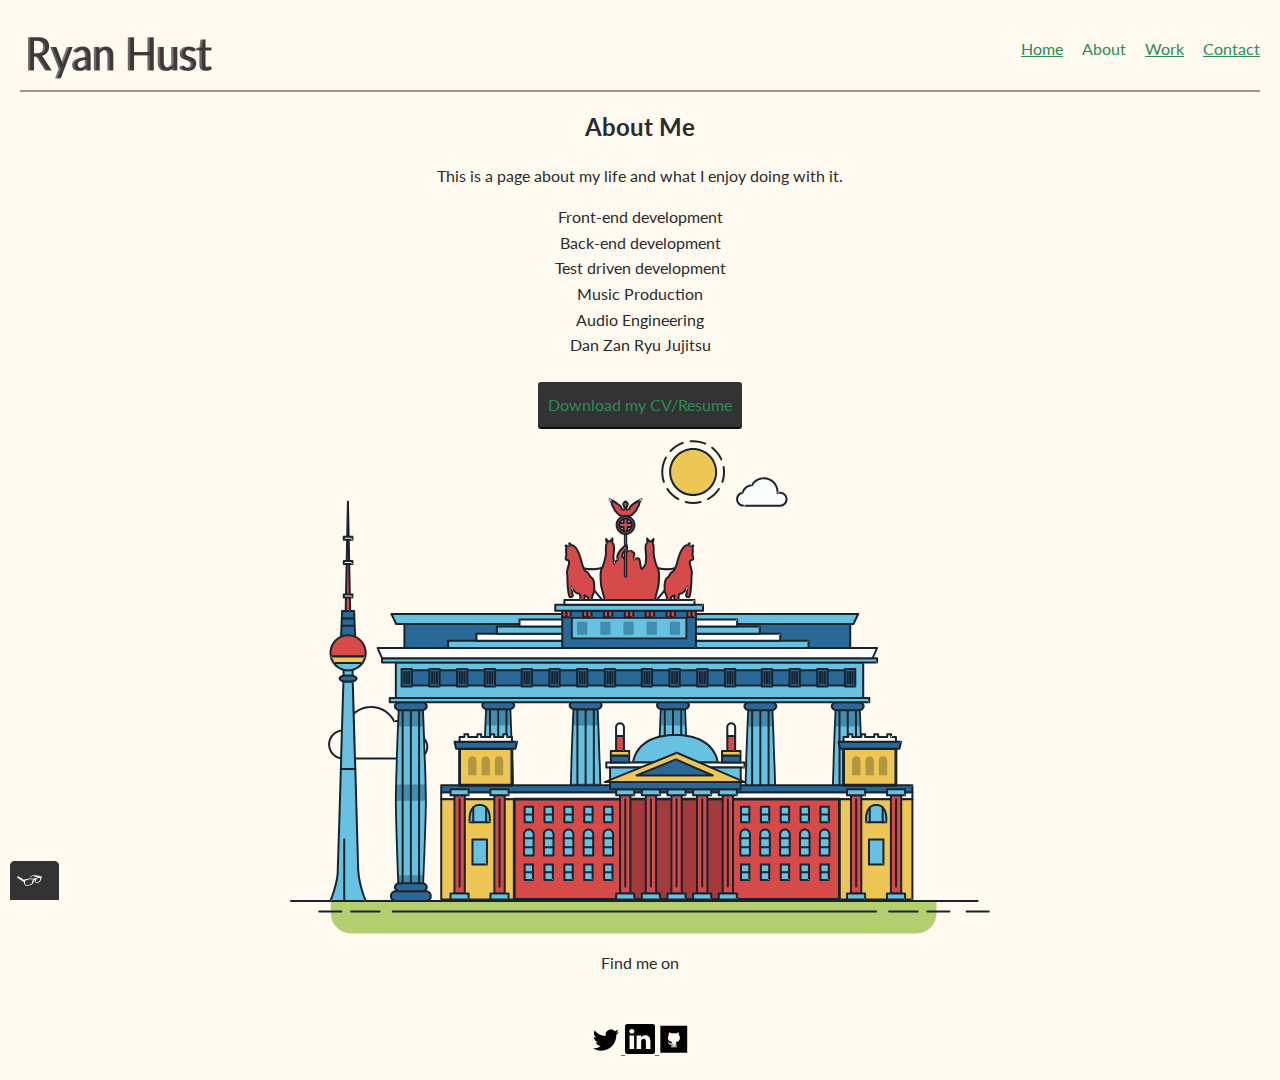
==== about.html @ d01363d6 "Initial commit" ====
<!DOCTYPE html>
<html>
<head>
  <meta charset="utf-8">
  <meta name="viewport" content="width=device-width, initial-scale=1">
  <title> Ryan Hust Portfolio </title>
  <!-- change wiki favicon to personal logo -->
  <link rel="shortcut icon" href="img/favicon_io/favicon.ico">
  <link rel="stylesheet" type="text/css" href="css/normalize.css">
  <link href="https://fonts.googleapis.com/css2?family=Lato:400,700" rel="stylesheet">
  <link rel="stylesheet" type="text/css" href="css/styles.production.css">
</head>
<body>
  <header class="page-header"> <!-- this is a menu with a logo placeholder img -->
   <img src="img/headerlogo200x70.png" alt="logo with Ryan Husts full name" class="page-header__item">
    <nav class="main-navigation page-header__item">
     <ul role="menubar" class="navigation-list">
       <li role="presentation">
        <a href="index.html" role="menuitem" class="navigation-list__item">Home</a>
       </li>
       <li role="presentation">
        <a href="about.html" role="menuitem" class="navigation-list__item navigation-list__item--active">About</a>
       </li>
       <li role="presentation">
         <a href="work.html" role="menuitem" class="navigation-list__item">Work</a>
       </li>
       <li role="presentation">
        <a href="contact.html" role="menuitem" class="navigation-list__item">Contact</a>
      </li>
     </ul>
    </nav>
  </header>
  <!-- brief history of relevant experience laid out in table format -->
  <div>
    <h1> About Me </h1>
    <p> This is a page about my life and what I enjoy doing with it. </p>
    <ul class="bio-list">
      <li class="bio-list__item"> Front-end development </li>
      <li class="bio-list__item"> Back-end development </li>
      <li class="bio-list__item"> Test driven development </li>
      <li class="bio-list__item"> Music Production </li>
      <li class="bio-list__item"> Audio Engineering </li>
      <li class="bio-list__item"> Dan Zan Ryu Jujitsu </li>
    </ul>
  <div class="cvbutton">
    <a href="#" class="button" download>Download my CV/Resume</a>
  </div>
</div>
<div>
   <svg xmlns="http://www.w3.org/2000/svg" class="berlin-illustration" height="505" viewBox="0 0 700 505" xmlns:xlink="http://www.w3.org/1999/xlink">
         <defs>
             <polygon id="a" points=".06 231.917 .06 .929 688.717 .929 688.717 231.917" />
         </defs>
         <g fill="none" fill-rule="evenodd">
           <g transform="translate(0 241)" class="cloud-front">
           <path fill="#1A232C" d="M87.602,29 L87.602,28 C87.326,28.001 87.103,28.024 86.927,28.033 L86.979,29.031 L87.947,28.78 C85.741,20.282 78.041,14.002 68.852,14 C67.858,14 66.904,14.096 65.98,14.231 L66.125,15.22 L67.019,14.772 C62.626,6.015 53.567,0.001 43.102,0 C29.041,0.002 17.524,10.848 16.443,24.632 L17.44,24.71 L17.606,23.724 C16.803,23.589 15.969,23.5 15.102,23.5 C6.817,23.501 0.102,30.215 0.102,38.5 C0.102,46.785 6.817,53.499 15.102,53.5 L87.602,53.5 C94.644,53.499 100.351,47.792 100.352,40.75 C100.351,33.708 94.644,28.001 87.602,28 L87.602,30 C90.573,30 93.254,31.202 95.203,33.149 C97.15,35.097 98.351,37.778 98.352,40.75 C98.351,43.722 97.15,46.403 95.203,48.351 C93.254,50.298 90.573,51.5 87.602,51.5 L15.102,51.5 C11.509,51.5 8.265,50.046 5.909,47.692 C3.555,45.337 2.102,42.093 2.102,38.5 C2.102,34.907 3.555,31.663 5.909,29.308 C8.265,26.954 11.509,25.5 15.102,25.5 C15.831,25.5 16.553,25.575 17.273,25.697 C17.551,25.743 17.832,25.672 18.055,25.499 C18.277,25.325 18.414,25.07 18.436,24.789 C19.436,12.04 30.094,1.998 43.102,2 C52.786,1.999 61.163,7.564 65.231,15.669 C65.425,16.055 65.842,16.272 66.27,16.21 C67.132,16.084 67.988,16 68.852,16 C77.108,15.998 84.027,21.647 86.011,29.283 C86.13,29.741 86.557,30.054 87.031,30.03 C87.27,30.017 87.457,29.999 87.602,30 L87.602,29"
               transform="translate(38 36)" />
             </g>
             <path fill="#B5CE6F" d="M646.484,484.382 C646.484,489.501 644.531,494.62 640.627,498.525 C636.722,502.43 631.603,504.382 626.484,504.382 L60.873,504.382 C55.754,504.382 50.636,502.43 46.731,498.525 C42.826,494.62 40.873,489.501 40.873,484.382 L40.873,471.917 L646.484,471.917 L646.484,484.382"
             />
             <polyline fill="#67C2E2" points="334.824 185.029 101.449 185.029 106.209 195.08 563.438 195.08 568.2 185.029 334.824 185.029" />
             <path fill="#1A232C" d="M334.824,185.029 L334.824,184.029 L101.449,184.029 C101.104,184.029 100.788,184.203 100.604,184.494 C100.42,184.785 100.398,185.146 100.545,185.457 L105.306,195.508 C105.471,195.856 105.824,196.079 106.209,196.079 L563.438,196.079 C563.824,196.079 564.177,195.856 564.342,195.508 L569.104,185.457 C569.251,185.146 569.229,184.785 569.045,184.494 C568.861,184.203 568.544,184.029 568.2,184.029 L334.824,184.029 L334.824,186.029 L566.62,186.029 L562.806,194.08 L106.842,194.08 L103.029,186.029 L334.824,186.029 L334.824,185.029"
             />
             <polygon fill="#296997" points="114.416 218.974 560.222 218.974 560.222 195.08 114.416 195.08" />
             <path fill="#1A232C" d="M560.222,218.974 L560.222,217.974 L115.416,217.974 L115.416,196.079 L559.222,196.079 L559.222,218.974 L560.222,218.974 L560.222,217.974 L560.222,218.974 L561.222,218.974 L561.222,195.08 C561.222,194.816 561.115,194.559 560.929,194.372 C560.742,194.186 560.485,194.08 560.222,194.08 L114.416,194.08 C114.152,194.08 113.895,194.186 113.708,194.372 C113.522,194.559 113.416,194.816 113.416,195.08 L113.416,218.974 C113.416,219.237 113.522,219.495 113.708,219.681 C113.895,219.867 114.152,219.974 114.416,219.974 L560.222,219.974 C560.485,219.974 560.742,219.867 560.929,219.681 C561.115,219.495 561.222,219.237 561.222,218.974 L560.222,218.974"
             />
             <polygon fill="#67C2E2" points="105.85 269.08 573.225 269.08 573.225 233.398 105.85 233.398" />
             <path fill="#1A232C" d="M573.225,233.398 L573.225,232.398 L105.85,232.398 C105.587,232.398 105.329,232.505 105.143,232.691 C104.957,232.877 104.85,233.134 104.85,233.398 L104.85,269.08 C104.85,269.344 104.957,269.601 105.143,269.788 C105.329,269.974 105.587,270.08 105.85,270.08 L573.225,270.08 C573.488,270.08 573.745,269.974 573.932,269.788 C574.118,269.601 574.225,269.344 574.225,269.08 L574.225,233.398 C574.225,233.134 574.118,232.877 573.932,232.691 C573.745,232.505 573.488,232.398 573.225,232.398 L573.225,233.398 L572.225,233.398 L572.225,268.08 L106.85,268.08 L106.85,234.398 L573.225,234.398 L573.225,233.398 L572.225,233.398 L573.225,233.398"
             />
             <polygon fill="#296997" points="116.751 256.508 562.557 256.508 562.557 241.243 116.751 241.243" />
             <path fill="#1A232C" d="M562.557,256.508 L562.557,255.508 L117.75,255.508 L117.75,242.243 L561.557,242.243 L561.557,256.508 L562.557,256.508 L562.557,255.508 L562.557,256.508 L563.557,256.508 L563.557,241.243 C563.557,240.979 563.45,240.722 563.264,240.535 C563.078,240.349 562.82,240.243 562.557,240.243 L116.75,240.243 C116.487,240.243 116.23,240.349 116.043,240.535 C115.857,240.722 115.751,240.979 115.751,241.243 L115.751,256.508 C115.751,256.771 115.857,257.029 116.043,257.215 C116.23,257.401 116.487,257.508 116.751,257.508 L562.557,257.508 C562.82,257.508 563.077,257.401 563.264,257.215 C563.45,257.029 563.557,256.771 563.557,256.508 L562.557,256.508"
             />
             <polygon fill="#67C2E2" points="158.07 218.974 518.563 218.974 518.563 211.858 158.07 211.858" />
             <path fill="#1A232C" d="M518.563,211.858 L518.563,210.858 L158.07,210.858 C157.807,210.858 157.549,210.964 157.363,211.151 C157.177,211.337 157.07,211.594 157.07,211.858 L157.07,218.974 C157.07,219.237 157.177,219.495 157.363,219.681 C157.549,219.867 157.807,219.974 158.07,219.974 L518.563,219.974 C518.826,219.974 519.083,219.867 519.27,219.681 C519.456,219.495 519.562,219.237 519.562,218.974 L519.562,211.858 C519.562,211.594 519.456,211.337 519.27,211.151 C519.083,210.964 518.826,210.858 518.563,210.858 L518.563,211.858 L517.563,211.858 L517.563,217.974 L159.07,217.974 L159.07,212.858 L518.563,212.858 L518.563,211.858 L517.563,211.858 L518.563,211.858"
             />
             <polygon fill="#FBFDFC" points="186.438 211.858 490.194 211.858 490.194 204.741 186.438 204.741" />
             <path fill="#1A232C" d="M490.194,204.741 L490.194,203.741 L186.438,203.741 C186.175,203.741 185.917,203.848 185.731,204.034 C185.545,204.221 185.438,204.478 185.438,204.741 L185.438,211.858 C185.438,212.121 185.545,212.379 185.731,212.565 C185.917,212.751 186.175,212.858 186.438,212.858 L490.194,212.858 C490.458,212.858 490.715,212.751 490.902,212.565 C491.088,212.379 491.194,212.121 491.194,211.858 L491.194,204.741 C491.194,204.478 491.088,204.221 490.902,204.034 C490.715,203.848 490.458,203.741 490.194,203.741 L490.194,204.741 L489.194,204.741 L489.194,210.858 L187.438,210.858 L187.438,205.741 L490.194,205.741 L490.194,204.741 L489.194,204.741 L490.194,204.741"
             />
             <polygon fill="#67C2E2" points="206.805 204.741 469.828 204.741 469.828 197.624 206.805 197.624" />
             <path fill="#1A232C" d="M469.828,197.624 L469.828,196.624 L206.805,196.624 C206.541,196.624 206.284,196.731 206.098,196.917 C205.911,197.103 205.805,197.361 205.805,197.624 L205.805,204.741 C205.805,205.005 205.911,205.262 206.098,205.449 C206.284,205.635 206.541,205.741 206.805,205.741 L469.828,205.741 C470.091,205.741 470.349,205.635 470.535,205.449 C470.722,205.262 470.828,205.005 470.828,204.741 L470.828,197.624 C470.828,197.361 470.722,197.103 470.535,196.917 C470.349,196.731 470.091,196.624 469.828,196.624 L469.828,197.624 L468.828,197.624 L468.828,203.741 L207.805,203.741 L207.805,198.624 L469.828,198.624 L469.828,197.624 L468.828,197.624 L469.828,197.624"
             />
             <polygon fill="#FBFDFC" points="229.521 197.624 447.111 197.624 447.111 190.509 229.521 190.509" />
             <path fill="#1A232C" d="M447.111,190.509 L447.111,189.509 L229.521,189.509 C229.258,189.509 229,189.616 228.814,189.802 C228.628,189.988 228.521,190.246 228.521,190.509 L228.521,197.624 C228.521,197.888 228.628,198.145 228.814,198.332 C229,198.518 229.258,198.624 229.521,198.624 L447.111,198.624 C447.375,198.624 447.632,198.518 447.818,198.332 C448.005,198.145 448.111,197.888 448.111,197.624 L448.111,190.509 C448.111,190.246 448.005,189.988 447.818,189.802 C447.632,189.616 447.375,189.509 447.111,189.509 L447.111,190.509 L446.111,190.509 L446.111,196.624 L230.521,196.624 L230.521,191.509 L447.111,191.509 L447.111,190.509 L446.111,190.509 L447.111,190.509"
             />
             <path fill="#67C2E2" d="M135.607,355.447 C135.163,337.766 134.264,313.326 133.648,297.387 C133.274,287.721 133.004,281.18 133.004,281.18 L108.722,281.18 C108.722,281.18 108.452,287.721 108.079,297.387 C107.462,313.326 106.563,337.766 106.119,355.447 C105.953,362.059 105.85,367.732 105.85,371.653 L105.85,371.654 C105.85,386.117 107.243,424.332 108.089,446.189 C108.457,455.706 108.722,462.126 108.722,462.126 L133.004,462.126 C133.004,462.126 133.269,455.706 133.637,446.189 C134.482,424.332 135.876,386.117 135.876,371.654 L135.876,371.653 C135.876,367.732 135.773,362.059 135.607,355.447"
             />
             <path fill="#428DAE" d="M133.648 297.387L108.079 297.387C108.452 287.721 108.722 281.18 108.722 281.18L133.004 281.18C133.004 281.18 133.274 287.721 133.648 297.387M135.876 371.654L105.85 371.654 105.85 371.653C105.85 367.732 105.953 362.059 106.119 355.447L135.607 355.447C135.773 362.059 135.876 367.732 135.876 371.653L135.876 371.654M133.004 462.126L108.722 462.126C108.722 462.126 108.457 455.706 108.089 446.189L133.637 446.189C133.269 455.706 133.004 462.126 133.004 462.126"
             />
             <path fill="#1A232C" d="M109.612,461.199 L132.114,461.199 C132.447,453.007 134.949,390.886 134.949,371.653 C134.949,352.42 132.447,290.299 132.114,282.108 L109.612,282.108 C109.279,290.299 106.778,352.42 106.778,371.653 C106.778,390.886 109.279,453.007 109.612,461.199 Z M133.895,463.054 L107.832,463.054 L107.794,462.164 C107.766,461.466 104.922,392.193 104.922,371.653 C104.922,351.114 107.766,281.839 107.794,281.142 L107.832,280.252 L133.895,280.252 L133.931,281.142 C133.96,281.839 136.804,351.114 136.804,371.653 C136.804,392.193 133.96,461.466 133.931,462.164 L133.895,463.054 L133.895,463.054 Z"
             />
             <path fill="#1A232C" d="M111.638 281.18L111.638 462.126C111.638 462.679 112.086 463.126 112.638 463.126 113.19 463.126 113.638 462.679 113.638 462.126L113.638 281.18C113.638 280.628 113.19 280.18 112.638 280.18 112.086 280.18 111.638 280.628 111.638 281.18M119.863 281.18L119.863 462.126C119.863 462.679 120.311 463.126 120.863 463.126 121.416 463.126 121.863 462.679 121.863 462.126L121.863 281.18C121.863 280.628 121.416 280.18 120.863 280.18 120.311 280.18 119.863 280.628 119.863 281.18M128.088 281.18L128.088 462.126C128.088 462.679 128.536 463.126 129.088 463.126 129.64 463.126 130.088 462.679 130.088 462.126L130.088 281.18C130.088 280.628 129.64 280.18 129.088 280.18 128.536 280.18 128.088 280.628 128.088 281.18"
             />
             <path fill="#296997" d="M136.79,277.265 C136.79,279.418 134.675,281.18 132.09,281.18 L109.636,281.18 C107.051,281.18 104.936,279.418 104.936,277.265 C104.936,275.111 107.051,273.349 109.636,273.349 L132.09,273.349 C134.675,273.349 136.79,275.111 136.79,277.265"
             />
             <path fill="#1A232C" d="M136.79,277.265 L135.79,277.265 C135.789,278.005 135.433,278.704 134.769,279.262 C134.109,279.814 133.155,280.181 132.09,280.18 L109.636,280.18 C108.571,280.181 107.617,279.814 106.956,279.262 C106.293,278.704 105.936,278.005 105.936,277.265 C105.936,276.524 106.293,275.825 106.957,275.267 C107.617,274.715 108.571,274.348 109.636,274.349 L132.09,274.349 C133.155,274.348 134.109,274.716 134.769,275.267 C135.433,275.825 135.789,276.524 135.79,277.265 L137.79,277.265 C137.791,275.851 137.09,274.593 136.049,273.731 C135.006,272.863 133.61,272.35 132.09,272.349 L109.636,272.349 C108.116,272.35 106.72,272.863 105.676,273.731 C104.636,274.593 103.935,275.851 103.936,277.265 C103.935,278.678 104.636,279.937 105.677,280.798 C106.72,281.666 108.116,282.179 109.636,282.18 L132.09,282.18 C133.61,282.179 135.006,281.666 136.049,280.798 C137.09,279.937 137.791,278.678 137.79,277.265 L136.79,277.265"
             />
             <path fill="#296997" d="M140.775,467.217 C140.775,469.803 138.661,471.917 136.076,471.917 L105.65,471.917 C103.065,471.917 100.951,469.803 100.951,467.217 L100.951,466.825 C100.951,464.241 103.065,462.126 105.65,462.126 L136.076,462.126 C138.661,462.126 140.775,464.241 140.775,466.825 L140.775,467.217"
             />
             <path fill="#1A232C" d="M140.775,467.217 L139.775,467.217 C139.775,468.235 139.361,469.155 138.688,469.83 C138.013,470.503 137.093,470.917 136.076,470.917 L105.65,470.917 C104.633,470.917 103.713,470.504 103.038,469.83 C102.365,469.155 101.951,468.235 101.951,467.217 L101.951,466.825 C101.951,465.808 102.365,464.889 103.038,464.214 C103.713,463.54 104.633,463.127 105.65,463.126 L136.076,463.126 C137.093,463.127 138.013,463.54 138.688,464.214 C139.362,464.889 139.775,465.808 139.775,466.825 L139.775,467.217 L141.775,467.217 L141.775,466.825 C141.772,463.684 139.217,461.13 136.076,461.126 L105.65,461.126 C102.509,461.13 99.955,463.684 99.951,466.825 L99.951,467.217 C99.954,470.36 102.509,472.914 105.65,472.917 L136.076,472.917 C139.217,472.914 141.772,470.36 141.775,467.217 L140.775,467.217"
             />
             <path fill="#296997" d="M136.79,458.208 C136.79,460.363 134.675,462.126 132.09,462.126 L109.636,462.126 C107.051,462.126 104.936,460.363 104.936,458.208 C104.936,456.057 107.051,454.292 109.636,454.292 L132.09,454.292 C134.675,454.292 136.79,456.057 136.79,458.208"
             />
             <path fill="#1A232C" d="M136.79,458.208 L135.79,458.208 C135.789,458.949 135.432,459.649 134.769,460.207 C134.108,460.76 133.154,461.128 132.09,461.126 L109.636,461.126 C108.572,461.128 107.617,460.76 106.957,460.207 C106.293,459.649 105.936,458.949 105.936,458.208 C105.936,457.47 106.293,456.77 106.957,456.212 C107.617,455.659 108.572,455.291 109.636,455.292 L132.09,455.292 C133.154,455.291 134.108,455.659 134.769,456.212 C135.433,456.77 135.789,457.47 135.79,458.208 L137.79,458.208 C137.791,456.796 137.09,455.538 136.05,454.675 C135.006,453.808 133.61,453.294 132.09,453.292 L109.636,453.292 C108.115,453.294 106.719,453.808 105.676,454.675 C104.636,455.538 103.935,456.796 103.936,458.208 C103.935,459.622 104.636,460.881 105.676,461.743 C106.72,462.611 108.116,463.125 109.636,463.126 L132.09,463.126 C133.61,463.125 135.006,462.611 136.05,461.743 C137.09,460.881 137.791,459.622 137.79,458.208 L136.79,458.208"
             />
             <path fill="#67C2E2" d="M572.471,355.447 C572.025,337.766 571.126,313.326 570.51,297.387 C570.137,287.721 569.867,281.18 569.867,281.18 L545.585,281.18 C545.585,281.18 545.315,287.721 544.942,297.387 C544.326,313.326 543.427,337.766 542.981,355.447 C542.815,362.059 542.713,367.732 542.713,371.653 L542.713,371.654 C542.713,386.117 544.107,424.332 544.952,446.189 C545.32,455.706 545.585,462.126 545.585,462.126 L569.867,462.126 C569.867,462.126 570.132,455.706 570.499,446.189 C571.346,424.332 572.739,386.117 572.739,371.654 L572.739,371.653 C572.739,367.732 572.637,362.059 572.471,355.447"
             />
             <path fill="#428DAE" d="M569.582 297.387L566.951 297.387 566.951 282.108 568.977 282.108C569.063 284.206 569.29 289.841 569.582 297.387M564.951 297.387L545.871 297.387C546.162 289.841 546.39 284.206 546.476 282.108L564.951 282.108 564.951 297.387M571.8 369.187L566.951 369.187 566.951 356.265 571.562 356.265C571.685 361.272 571.771 365.701 571.8 369.187M564.951 369.187L543.653 369.187C543.684 365.512 543.777 360.79 543.912 355.447L553.551 355.447 553.551 356.265 564.951 356.265 564.951 369.187"
             />
             <path fill="#1A232C" d="M546.476,461.199 L568.977,461.199 C569.31,453.007 571.812,390.886 571.812,371.653 C571.812,352.42 569.31,290.299 568.977,282.108 L546.476,282.108 C546.142,290.299 543.642,352.42 543.642,371.653 C543.642,390.886 546.142,453.007 546.476,461.199 M570.758,463.054 L544.694,463.054 L544.658,462.164 C544.629,461.466 541.785,392.193 541.785,371.653 C541.785,351.114 544.629,281.839 544.658,281.142 L544.694,280.252 L570.758,280.252 L570.795,281.142 C570.823,281.839 573.667,351.114 573.667,371.653 C573.667,392.193 570.823,461.466 570.795,462.164 L570.758,463.054"
             />
             <path fill="#1A232C" d="M548.501 281.18L548.501 462.126C548.501 462.679 548.949 463.126 549.501 463.126 550.053 463.126 550.501 462.679 550.501 462.126L550.501 281.18C550.501 280.628 550.053 280.18 549.501 280.18 548.949 280.18 548.501 280.628 548.501 281.18M556.727 281.18L556.727 462.126C556.727 462.679 557.174 463.126 557.727 463.126 558.279 463.126 558.727 462.679 558.727 462.126L558.727 281.18C558.727 280.628 558.279 280.18 557.727 280.18 557.174 280.18 556.727 280.628 556.727 281.18M564.951 281.18L564.951 462.126C564.951 462.679 565.399 463.126 565.951 463.126 566.503 463.126 566.951 462.679 566.951 462.126L566.951 281.18C566.951 280.628 566.503 280.18 565.951 280.18 565.399 280.18 564.951 280.628 564.951 281.18"
             />
             <path fill="#296997" d="M573.653,277.265 C573.653,279.418 571.537,281.18 568.953,281.18 L546.499,281.18 C543.915,281.18 541.799,279.418 541.799,277.265 C541.799,275.111 543.915,273.349 546.499,273.349 L568.953,273.349 C571.537,273.349 573.653,275.111 573.653,277.265"
             />
             <path fill="#1A232C" d="M573.653,277.265 L572.653,277.265 C572.653,278.005 572.296,278.704 571.632,279.262 C570.972,279.814 570.017,280.181 568.953,280.18 L546.499,280.18 C545.435,280.181 544.48,279.814 543.82,279.262 C543.156,278.704 542.8,278.005 542.799,277.265 C542.8,276.525 543.156,275.825 543.82,275.267 C544.481,274.715 545.435,274.348 546.499,274.349 L568.953,274.349 C570.017,274.348 570.972,274.715 571.632,275.267 C572.296,275.825 572.653,276.525 572.653,277.265 L574.653,277.265 C574.654,275.851 573.953,274.593 572.912,273.731 C571.869,272.863 570.473,272.35 568.953,272.349 L546.499,272.349 C544.979,272.35 543.583,272.863 542.54,273.731 C541.499,274.593 540.798,275.851 540.799,277.265 C540.798,278.679 541.499,279.937 542.54,280.798 C543.583,281.666 544.979,282.179 546.499,282.18 L568.953,282.18 C570.473,282.179 571.869,281.666 572.912,280.798 C573.953,279.937 574.654,278.679 574.653,277.265 L573.653,277.265"
             />
             <path fill="#296997" d="M577.639,467.217 C577.639,469.803 575.524,471.917 572.938,471.917 L542.514,471.917 C539.929,471.917 537.813,469.803 537.813,467.217 L537.813,466.825 C537.813,464.241 539.929,462.126 542.514,462.126 L572.938,462.126 C575.524,462.126 577.639,464.241 577.639,466.825 L577.639,467.217"
             />
             <path fill="#1A232C" d="M577.639,467.217 L576.639,467.217 C576.638,468.235 576.225,469.155 575.551,469.83 C574.876,470.503 573.956,470.917 572.938,470.917 L542.514,470.917 C541.497,470.917 540.576,470.503 539.901,469.83 C539.227,469.155 538.814,468.234 538.813,467.217 L538.813,466.825 C538.814,465.808 539.227,464.889 539.901,464.214 C540.576,463.54 541.497,463.127 542.514,463.126 L572.938,463.126 C573.956,463.127 574.876,463.54 575.551,464.214 C576.225,464.888 576.638,465.808 576.639,466.825 L576.639,467.217 L578.639,467.217 L578.639,466.825 C578.635,463.684 576.081,461.13 572.938,461.126 L542.514,461.126 C539.372,461.13 536.817,463.684 536.813,466.825 L536.813,467.217 C536.817,470.36 539.372,472.914 542.514,472.917 L572.938,472.917 C576.081,472.914 578.635,470.359 578.639,467.217 L577.639,467.217"
             />
             <path fill="#296997" d="M573.653,458.208 C573.653,460.363 571.537,462.126 568.953,462.126 L546.499,462.126 C543.915,462.126 541.799,460.363 541.799,458.208 C541.799,456.057 543.915,454.292 546.499,454.292 L568.953,454.292 C571.537,454.292 573.653,456.057 573.653,458.208"
             />
             <path fill="#1A232C" d="M573.653,458.208 L572.653,458.208 C572.653,458.949 572.296,459.649 571.632,460.207 C570.971,460.76 570.017,461.128 568.953,461.126 L546.499,461.126 C545.435,461.128 544.481,460.76 543.82,460.207 C543.157,459.649 542.799,458.949 542.799,458.208 C542.799,457.47 543.156,456.77 543.82,456.212 C544.481,455.659 545.435,455.291 546.499,455.292 L568.953,455.292 C570.017,455.291 570.971,455.659 571.632,456.212 C572.296,456.77 572.653,457.47 572.653,458.208 L574.653,458.208 C574.654,456.796 573.953,455.538 572.912,454.675 C571.869,453.808 570.473,453.294 568.953,453.292 L546.499,453.292 C544.979,453.294 543.583,453.808 542.54,454.675 C541.499,455.538 540.798,456.796 540.799,458.208 C540.798,459.622 541.499,460.881 542.54,461.743 C543.583,462.611 544.979,463.125 546.499,463.126 L568.953,463.126 C570.473,463.125 571.869,462.611 572.912,461.743 C573.953,460.881 574.654,459.622 574.653,458.208 L573.653,458.208"
             />
             <path fill="#67C2E2" d="M485.098,355.447 C484.654,337.766 483.753,313.326 483.137,297.387 C482.764,287.721 482.494,281.18 482.494,281.18 L458.213,281.18 C458.213,281.18 457.942,287.721 457.569,297.387 C456.953,313.326 456.055,337.766 455.608,355.447 C455.443,362.059 455.34,367.732 455.34,371.653 L455.34,371.654 C455.34,386.117 456.733,424.332 457.58,446.189 C457.948,455.706 458.213,462.126 458.213,462.126 L482.494,462.126 C482.494,462.126 482.759,455.706 483.126,446.189 C483.973,424.332 485.366,386.117 485.366,371.654 L485.366,371.653 C485.366,367.732 485.265,362.059 485.098,355.447"
             />
             <path fill="#428DAE" d="M483.137 297.387L457.569 297.387C457.942 287.721 458.213 281.18 458.213 281.18L482.494 281.18C482.494 281.18 482.764 287.721 483.137 297.387M485.355 369.187L455.351 369.187C455.382 365.502 455.475 360.78 455.608 355.447L485.098 355.447C485.232 360.78 485.325 365.502 485.355 369.187"
             />
             <path fill="#1A232C" d="M459.103,461.199 L481.605,461.199 C481.938,453.007 484.439,390.886 484.439,371.653 C484.439,352.42 481.938,290.299 481.605,282.108 L459.103,282.108 C458.769,290.299 456.268,352.42 456.268,371.653 C456.268,390.886 458.769,453.007 459.103,461.199 Z M483.386,463.054 L457.321,463.054 L457.285,462.164 C457.256,461.466 454.412,392.193 454.412,371.653 C454.412,351.114 457.256,281.839 457.285,281.142 L457.321,280.252 L483.386,280.252 L483.422,281.142 C483.45,281.839 486.294,351.114 486.294,371.653 C486.294,392.193 483.45,461.466 483.422,462.164 L483.386,463.054 L483.386,463.054 Z"
             />
             <path fill="#1A232C" d="M461.128 281.18L461.128 462.126C461.128 462.679 461.576 463.126 462.128 463.126 462.68 463.126 463.128 462.679 463.128 462.126L463.128 281.18C463.128 280.628 462.68 280.18 462.128 280.18 461.576 280.18 461.128 280.628 461.128 281.18M469.354 281.18L469.354 462.126C469.354 462.679 469.801 463.126 470.354 463.126 470.906 463.126 471.354 462.679 471.354 462.126L471.354 281.18C471.354 280.628 470.906 280.18 470.354 280.18 469.801 280.18 469.354 280.628 469.354 281.18M477.578 281.18L477.578 462.126C477.578 462.679 478.026 463.126 478.578 463.126 479.13 463.126 479.578 462.679 479.578 462.126L479.578 281.18C479.578 280.628 479.13 280.18 478.578 280.18 478.026 280.18 477.578 280.628 477.578 281.18"
             />
             <path fill="#296997" d="M486.281,277.265 C486.281,279.418 484.164,281.18 481.58,281.18 L459.126,281.18 C456.542,281.18 454.426,279.418 454.426,277.265 C454.426,275.111 456.542,273.349 459.126,273.349 L481.58,273.349 C484.164,273.349 486.281,275.111 486.281,277.265"
             />
             <path fill="#1A232C" d="M486.281,277.265 L485.281,277.265 C485.281,278.005 484.924,278.704 484.26,279.262 C483.599,279.814 482.644,280.181 481.58,280.18 L459.126,280.18 C458.062,280.181 457.107,279.814 456.447,279.262 C455.783,278.704 455.427,278.005 455.426,277.265 C455.427,276.525 455.783,275.825 456.447,275.267 C457.108,274.715 458.062,274.348 459.126,274.349 L481.58,274.349 C482.644,274.348 483.599,274.716 484.26,275.268 C484.924,275.825 485.281,276.525 485.281,277.265 L487.281,277.265 C487.282,275.851 486.58,274.593 485.54,273.731 C484.496,272.863 483.1,272.35 481.58,272.349 L459.126,272.349 C457.606,272.35 456.21,272.863 455.167,273.731 C454.126,274.593 453.425,275.851 453.426,277.265 C453.425,278.679 454.126,279.937 455.167,280.798 C456.21,281.666 457.606,282.179 459.126,282.18 L481.58,282.18 C483.1,282.179 484.496,281.666 485.54,280.799 C486.58,279.937 487.282,278.679 487.281,277.265 L486.281,277.265"
             />
             <path fill="#296997" d="M490.266,467.217 C490.266,469.803 488.151,471.917 485.565,471.917 L455.141,471.917 C452.556,471.917 450.44,469.803 450.44,467.217 L450.44,466.825 C450.44,464.241 452.556,462.126 455.141,462.126 L485.565,462.126 C488.151,462.126 490.266,464.241 490.266,466.825 L490.266,467.217"
             />
             <path fill="#1A232C" d="M490.266,467.217 L489.266,467.217 C489.265,468.235 488.852,469.155 488.178,469.83 C487.503,470.503 486.583,470.917 485.565,470.917 L455.141,470.917 C454.124,470.917 453.203,470.503 452.528,469.83 C451.854,469.155 451.441,468.234 451.44,467.217 L451.44,466.825 C451.441,465.808 451.854,464.889 452.528,464.214 C453.203,463.54 454.124,463.127 455.141,463.126 L485.565,463.126 C486.583,463.127 487.503,463.54 488.178,464.214 C488.852,464.888 489.265,465.808 489.266,466.825 L489.266,467.217 L491.266,467.217 L491.266,466.825 C491.262,463.684 488.708,461.13 485.565,461.126 L455.141,461.126 C451.999,461.13 449.444,463.684 449.44,466.825 L449.44,467.217 C449.444,470.36 451.999,472.914 455.141,472.917 L485.565,472.917 C488.708,472.914 491.262,470.359 491.266,467.217 L490.266,467.217"
             />
             <path fill="#296997" d="M486.281,458.208 C486.281,460.363 484.164,462.126 481.58,462.126 L459.126,462.126 C456.542,462.126 454.426,460.363 454.426,458.208 C454.426,456.057 456.542,454.292 459.126,454.292 L481.58,454.292 C484.164,454.292 486.281,456.057 486.281,458.208"
             />
             <path fill="#1A232C" d="M486.281,458.208 L485.281,458.208 C485.281,458.949 484.923,459.649 484.26,460.207 C483.599,460.76 482.644,461.128 481.58,461.126 L459.126,461.126 C458.062,461.128 457.108,460.76 456.447,460.207 C455.784,459.649 455.427,458.949 455.426,458.208 C455.426,457.47 455.783,456.77 456.447,456.212 C457.108,455.659 458.062,455.291 459.126,455.292 L481.58,455.292 C482.644,455.291 483.598,455.659 484.26,456.212 C484.924,456.77 485.281,457.47 485.281,458.208 L487.281,458.208 C487.282,456.795 486.58,455.538 485.54,454.675 C484.496,453.808 483.1,453.294 481.58,453.292 L459.126,453.292 C457.606,453.294 456.21,453.808 455.167,454.675 C454.126,455.538 453.425,456.796 453.426,458.208 C453.425,459.622 454.126,460.881 455.167,461.743 C456.21,462.611 457.606,463.125 459.126,463.126 L481.58,463.126 C483.1,463.125 484.496,462.611 485.54,461.743 C486.581,460.881 487.282,459.622 487.281,458.208 L486.281,458.208"
             />
             <path fill="#67C2E2" d="M397.726,354.466 C397.28,336.787 396.381,312.346 395.765,296.407 C395.392,286.742 395.122,280.2 395.122,280.2 L370.84,280.2 C370.84,280.2 370.57,286.742 370.197,296.407 C369.581,312.346 368.682,336.787 368.236,354.466 C368.07,361.078 367.968,366.751 367.968,370.672 L367.968,370.673 C367.968,385.136 369.361,423.352 370.207,445.208 C370.575,454.726 370.84,461.146 370.84,461.146 L395.122,461.146 C395.122,461.146 395.386,454.726 395.754,445.208 C396.601,423.352 397.994,385.136 397.994,370.673 L397.994,370.672 C397.994,366.751 397.892,361.078 397.726,354.466"
             />
             <path fill="#428DAE" d="M394.837 296.407L392.206 296.407 392.206 281.127 394.233 281.127C394.318 283.225 394.545 288.861 394.837 296.407L394.837 296.407zM383.981 296.407L390.206 296.407 390.206 281.127 383.981 281.127 383.981 296.407zM375.756 296.407L381.98 296.407 381.98 281.127 375.756 281.127 375.756 296.407zM373.756 296.407L371.126 296.407C371.417 288.861 371.645 283.225 371.73 281.127L373.756 281.127 373.756 296.407 373.756 296.407zM397.062 369.187L392.206 369.187 392.206 354.466 396.796 354.466C396.943 360.298 397.041 365.389 397.062 369.187L397.062 369.187zM383.981 369.187L390.206 369.187 390.206 354.466 383.981 354.466 383.981 369.187zM375.756 369.187L381.98 369.187 381.98 354.466 375.756 354.466 375.756 369.187zM373.756 369.187L368.9 369.187C368.921 365.389 369.019 360.298 369.166 354.466L373.756 354.466 373.756 369.187 373.756 369.187z"
             />
             <path fill="#1A232C" d="M371.73,460.218 L394.233,460.218 C394.565,452.027 397.066,389.906 397.066,370.672 C397.066,351.44 394.565,289.319 394.233,281.127 L371.73,281.127 C371.397,289.319 368.895,351.44 368.895,370.672 C368.895,389.906 371.397,452.027 371.73,460.218 M396.013,462.074 L369.949,462.074 L369.912,461.184 C369.884,460.486 367.04,391.212 367.04,370.672 C367.04,350.133 369.884,280.859 369.912,280.162 L369.949,279.272 L396.013,279.272 L396.05,280.162 C396.078,280.859 398.922,350.133 398.922,370.672 C398.922,391.212 396.078,460.486 396.05,461.184 L396.013,462.074"
             />
             <path fill="#1A232C" d="M373.756 280.2L373.756 461.146C373.756 461.698 374.203 462.146 374.756 462.146 375.308 462.146 375.756 461.698 375.756 461.146L375.756 280.2C375.756 279.647 375.308 279.2 374.756 279.2 374.203 279.2 373.756 279.647 373.756 280.2M381.98 280.2L381.98 461.146C381.98 461.698 382.428 462.146 382.98 462.146 383.533 462.146 383.981 461.698 383.981 461.146L383.981 280.2C383.981 279.647 383.533 279.2 382.98 279.2 382.428 279.2 381.98 279.647 381.98 280.2M390.206 280.2L390.206 461.146C390.206 461.698 390.654 462.146 391.206 462.146 391.758 462.146 392.206 461.698 392.206 461.146L392.206 280.2C392.206 279.647 391.758 279.2 391.206 279.2 390.654 279.2 390.206 279.647 390.206 280.2"
             />
             <path fill="#296997" d="M398.908,276.285 C398.908,278.439 396.792,280.2 394.208,280.2 L371.754,280.2 C369.17,280.2 367.053,278.439 367.053,276.285 C367.053,274.13 369.17,272.369 371.754,272.369 L394.208,272.369 C396.792,272.369 398.908,274.13 398.908,276.285"
             />
             <path fill="#1A232C" d="M398.908,276.285 L397.908,276.285 C397.907,277.025 397.551,277.724 396.887,278.281 C396.227,278.833 395.272,279.201 394.208,279.2 L371.754,279.2 C370.69,279.201 369.735,278.833 369.074,278.281 C368.41,277.724 368.053,277.025 368.053,276.285 C368.053,275.544 368.41,274.845 369.074,274.287 C369.735,273.735 370.69,273.367 371.754,273.369 L394.208,273.369 C395.272,273.367 396.227,273.735 396.887,274.287 C397.551,274.844 397.907,275.544 397.908,276.285 L399.908,276.285 C399.909,274.871 399.208,273.612 398.167,272.75 C397.124,271.883 395.728,271.37 394.208,271.369 L371.754,271.369 C370.234,271.37 368.838,271.883 367.794,272.75 C366.754,273.612 366.052,274.871 366.053,276.285 C366.052,277.699 366.754,278.957 367.795,279.818 C368.838,280.686 370.234,281.198 371.754,281.2 L394.208,281.2 C395.728,281.198 397.123,280.686 398.167,279.818 C399.208,278.957 399.909,277.698 399.908,276.285 L398.908,276.285"
             />
             <path fill="#296997" d="M402.894,466.237 C402.894,468.823 400.779,470.937 398.193,470.937 L367.768,470.937 C365.183,470.937 363.068,468.823 363.068,466.237 L363.068,465.844 C363.068,463.26 365.183,461.146 367.768,461.146 L398.193,461.146 C400.779,461.146 402.894,463.26 402.894,465.844 L402.894,466.237"
             />
             <path fill="#1A232C" d="M402.894,466.237 L401.894,466.237 C401.893,467.254 401.48,468.174 400.806,468.849 C400.131,469.523 399.211,469.937 398.193,469.937 L367.768,469.937 C366.751,469.937 365.831,469.523 365.156,468.849 C364.482,468.174 364.069,467.254 364.068,466.237 L364.068,465.844 C364.069,464.828 364.482,463.908 365.156,463.233 C365.831,462.56 366.751,462.146 367.768,462.146 L398.193,462.146 C399.211,462.146 400.131,462.56 400.806,463.233 C401.48,463.908 401.893,464.828 401.894,465.844 L401.894,466.237 L403.894,466.237 L403.894,465.844 C403.89,462.703 401.336,460.15 398.193,460.146 L367.768,460.146 C364.626,460.15 362.072,462.703 362.068,465.844 L362.068,466.237 C362.072,469.379 364.626,471.933 367.768,471.937 L398.193,471.937 C401.336,471.933 403.89,469.379 403.894,466.237 L402.894,466.237"
             />
             <path fill="#296997" d="M398.908,457.228 C398.908,459.382 396.792,461.146 394.208,461.146 L371.754,461.146 C369.17,461.146 367.053,459.382 367.053,457.228 C367.053,455.077 369.17,453.312 371.754,453.312 L394.208,453.312 C396.792,453.312 398.908,455.077 398.908,457.228"
             />
             <path fill="#1A232C" d="M398.908,457.228 L397.908,457.228 C397.908,457.968 397.55,458.669 396.887,459.226 C396.226,459.779 395.272,460.147 394.208,460.146 L371.754,460.146 C370.69,460.147 369.736,459.779 369.074,459.226 C368.411,458.668 368.053,457.968 368.053,457.228 C368.053,456.489 368.41,455.789 369.074,455.231 C369.736,454.679 370.69,454.311 371.754,454.312 L394.208,454.312 C395.272,454.311 396.226,454.679 396.887,455.231 C397.551,455.789 397.908,456.489 397.908,457.228 L399.908,457.228 C399.909,455.815 399.208,454.557 398.167,453.695 C397.124,452.827 395.728,452.313 394.208,452.312 L371.754,452.312 C370.234,452.313 368.838,452.827 367.794,453.695 C366.754,454.557 366.052,455.815 366.053,457.228 C366.052,458.642 366.753,459.901 367.794,460.763 C368.838,461.631 370.234,462.145 371.754,462.146 L394.208,462.146 C395.728,462.145 397.124,461.631 398.167,460.763 C399.208,459.9 399.909,458.642 399.908,457.228 L398.908,457.228"
             />
             <path fill="#67C2E2" d="M310.353,354.466 C309.908,336.787 309.009,312.346 308.393,296.407 C308.019,286.742 307.75,280.2 307.75,280.2 L283.467,280.2 C283.467,280.2 283.198,286.742 282.824,296.407 C282.208,312.346 281.309,336.787 280.864,354.466 C280.698,361.078 280.596,366.751 280.596,370.672 L280.596,370.673 C280.596,385.136 281.989,423.352 282.834,445.208 C283.202,454.726 283.467,461.146 283.467,461.146 L307.75,461.146 C307.75,461.146 308.014,454.726 308.382,445.208 C309.228,423.352 310.622,385.136 310.622,370.673 L310.622,370.672 C310.622,366.751 310.518,361.078 310.353,354.466"
             />
             <path fill="#428DAE" d="M308.393 296.407L282.824 296.407C283.198 286.742 283.467 280.2 283.467 280.2L307.75 280.2C307.75 280.2 308.019 286.742 308.393 296.407M310.617 369.187L280.6 369.187C280.621 365.377 280.718 360.285 280.864 354.466L310.353 354.466C310.498 360.285 310.596 365.377 310.617 369.187"
             />
             <path fill="#1A232C" d="M284.357,460.218 L306.86,460.218 C307.193,452.027 309.694,389.906 309.694,370.672 C309.694,351.44 307.193,289.319 306.86,281.127 L284.357,281.127 C284.024,289.319 281.523,351.44 281.523,370.672 C281.523,389.906 284.024,452.027 284.357,460.218 Z M308.639,462.074 L282.576,462.074 L282.54,461.184 C282.511,460.486 279.668,391.212 279.668,370.672 C279.668,350.133 282.511,280.859 282.54,280.162 L282.576,279.272 L308.639,279.272 L308.677,280.162 C308.706,280.859 311.549,350.133 311.549,370.672 C311.549,391.212 308.706,460.486 308.677,461.184 L308.639,462.074 L308.639,462.074 Z"
             />
             <path fill="#1A232C" d="M286.383 280.2L286.383 461.146C286.383 461.698 286.831 462.146 287.383 462.146 287.936 462.146 288.383 461.698 288.383 461.146L288.383 280.2C288.383 279.647 287.936 279.2 287.383 279.2 286.831 279.2 286.383 279.647 286.383 280.2M294.608 280.2L294.608 461.146C294.608 461.698 295.056 462.146 295.608 462.146 296.161 462.146 296.608 461.698 296.608 461.146L296.608 280.2C296.608 279.647 296.161 279.2 295.608 279.2 295.056 279.2 294.608 279.647 294.608 280.2M302.834 280.2L302.834 461.146C302.834 461.698 303.281 462.146 303.834 462.146 304.386 462.146 304.834 461.698 304.834 461.146L304.834 280.2C304.834 279.647 304.386 279.2 303.834 279.2 303.281 279.2 302.834 279.647 302.834 280.2"
             />
             <path fill="#296997" d="M311.535,276.285 C311.535,278.439 309.42,280.2 306.836,280.2 L284.381,280.2 C281.797,280.2 279.681,278.439 279.681,276.285 C279.681,274.13 281.797,272.369 284.381,272.369 L306.836,272.369 C309.42,272.369 311.535,274.13 311.535,276.285"
             />
             <path fill="#1A232C" d="M311.535,276.285 L310.535,276.285 C310.534,277.025 310.177,277.724 309.514,278.282 C308.854,278.833 307.901,279.201 306.836,279.2 L284.381,279.2 C283.316,279.201 282.362,278.833 281.702,278.281 C281.038,277.724 280.681,277.025 280.681,276.285 C280.681,275.544 281.038,274.844 281.702,274.287 C282.362,273.735 283.317,273.367 284.381,273.369 L306.836,273.369 C307.9,273.367 308.854,273.735 309.514,274.287 C310.177,274.844 310.534,275.544 310.535,276.285 L312.535,276.285 C312.535,274.871 311.835,273.613 310.795,272.75 C309.751,271.883 308.356,271.37 306.836,271.369 L284.381,271.369 C282.861,271.37 281.465,271.883 280.422,272.75 C279.381,273.612 278.68,274.871 278.681,276.285 C278.68,277.698 279.381,278.957 280.422,279.818 C281.465,280.686 282.861,281.198 284.381,281.2 L306.836,281.2 C308.356,281.198 309.751,280.685 310.794,279.818 C311.835,278.956 312.535,277.698 312.535,276.285 L311.535,276.285"
             />
             <path fill="#296997" d="M315.522,466.237 C315.522,468.823 313.407,470.937 310.821,470.937 L280.396,470.937 C277.811,470.937 275.696,468.823 275.696,466.237 L275.696,465.844 C275.696,463.26 277.811,461.146 280.396,461.146 L310.821,461.146 C313.407,461.146 315.522,463.26 315.522,465.844 L315.522,466.237"
             />
             <path fill="#1A232C" d="M315.522,466.237 L314.522,466.237 C314.521,467.254 314.108,468.174 313.434,468.849 C312.759,469.523 311.838,469.937 310.821,469.937 L280.396,469.937 C279.379,469.937 278.458,469.523 277.783,468.849 C277.11,468.174 276.696,467.254 276.696,466.237 L276.696,465.844 C276.696,464.828 277.11,463.908 277.783,463.233 C278.458,462.56 279.379,462.146 280.396,462.146 L310.821,462.146 C311.838,462.146 312.759,462.56 313.434,463.233 C314.108,463.908 314.521,464.828 314.522,465.844 L314.522,466.237 L316.521,466.237 L316.521,465.844 C316.518,462.703 313.963,460.15 310.821,460.146 L280.396,460.146 C277.254,460.15 274.7,462.703 274.696,465.844 L274.696,466.237 C274.699,469.379 277.254,471.933 280.396,471.937 L310.821,471.937 C313.963,471.933 316.518,469.379 316.521,466.237 L315.522,466.237"
             />
             <path fill="#296997" d="M311.535,457.228 C311.535,459.382 309.42,461.146 306.836,461.146 L284.381,461.146 C281.797,461.146 279.681,459.382 279.681,457.228 C279.681,455.077 281.797,453.312 284.381,453.312 L306.836,453.312 C309.42,453.312 311.535,455.077 311.535,457.228"
             />
             <path fill="#1A232C" d="M311.535,457.228 L310.535,457.228 C310.534,457.969 310.177,458.669 309.514,459.227 C308.854,459.779 307.9,460.147 306.836,460.146 L284.381,460.146 C283.317,460.147 282.363,459.779 281.702,459.227 C281.038,458.669 280.681,457.968 280.681,457.228 C280.681,456.489 281.038,455.789 281.702,455.231 C282.363,454.679 283.317,454.311 284.381,454.312 L306.836,454.312 C307.9,454.311 308.854,454.679 309.514,455.231 C310.177,455.789 310.534,456.489 310.535,457.228 L312.535,457.228 C312.535,455.815 311.835,454.558 310.795,453.695 C309.752,452.827 308.356,452.313 306.836,452.312 L284.381,452.312 C282.861,452.313 281.465,452.827 280.422,453.695 C279.381,454.557 278.68,455.815 278.681,457.228 C278.68,458.642 279.381,459.9 280.422,460.763 C281.465,461.631 282.861,462.145 284.381,462.146 L306.836,462.146 C308.356,462.145 309.752,461.631 310.795,460.763 C311.835,459.9 312.535,458.641 312.535,457.228 L311.535,457.228"
             />
             <path fill="#67C2E2" d="M222.981,354.466 C222.535,336.787 221.636,312.346 221.02,296.407 C220.647,286.742 220.377,280.2 220.377,280.2 L196.094,280.2 C196.094,280.2 195.825,286.742 195.452,296.407 C194.835,312.346 193.936,336.787 193.491,354.466 C193.325,361.078 193.223,366.751 193.223,370.672 L193.223,370.673 C193.223,385.136 194.616,423.352 195.462,445.208 C195.83,454.726 196.094,461.146 196.094,461.146 L220.377,461.146 C220.377,461.146 220.642,454.726 221.009,445.208 C221.855,423.352 223.249,385.136 223.249,370.673 L223.249,370.672 C223.249,366.751 223.146,361.078 222.981,354.466"
             />
             <path fill="#428DAE" d="M220.091 296.407L209.236 296.407 209.236 281.127 219.487 281.127C219.573 283.225 219.8 288.861 220.091 296.407L220.091 296.407zM201.011 296.407L207.236 296.407 207.236 281.127 201.011 281.127 201.011 296.407zM199.011 296.407L196.381 296.407C196.672 288.861 196.899 283.225 196.985 281.127L199.011 281.127 199.011 296.407 199.011 296.407zM222.317 369.187L209.236 369.187 209.236 356.265 221.923 356.265 221.923 354.466 222.051 354.466C222.198 360.298 222.296 365.389 222.317 369.187L222.317 369.187zM201.011 369.187L207.236 369.187 207.236 356.265 201.011 356.265 201.011 369.187zM199.011 369.187L194.155 369.187C194.174 365.784 194.255 361.345 194.377 356.265L199.011 356.265 199.011 369.187 199.011 369.187z"
             />
             <path fill="#1A232C" d="M196.985,460.218 L219.487,460.218 C219.82,452.027 222.321,389.906 222.321,370.672 C222.321,351.44 219.82,289.319 219.487,281.127 L196.985,281.127 C196.651,289.319 194.151,351.44 194.151,370.672 C194.151,389.906 196.651,452.027 196.985,460.218 M221.267,462.074 L195.204,462.074 L195.167,461.184 C195.138,460.486 192.295,391.212 192.295,370.672 C192.295,350.133 195.138,280.859 195.167,280.162 L195.204,279.272 L221.267,279.272 L221.305,280.162 C221.334,280.859 224.177,350.133 224.177,370.672 C224.177,391.212 221.334,460.486 221.305,461.184 L221.267,462.074"
             />
             <path fill="#1A232C" d="M199.011 280.2L199.011 461.146C199.011 461.698 199.458 462.146 200.011 462.146 200.563 462.146 201.011 461.698 201.011 461.146L201.011 280.2C201.011 279.647 200.563 279.2 200.011 279.2 199.458 279.2 199.011 279.647 199.011 280.2M207.236 280.2L207.236 461.146C207.236 461.698 207.684 462.146 208.236 462.146 208.788 462.146 209.236 461.698 209.236 461.146L209.236 280.2C209.236 279.647 208.788 279.2 208.236 279.2 207.684 279.2 207.236 279.647 207.236 280.2M215.461 280.2L215.461 461.146C215.461 461.698 215.909 462.146 216.461 462.146 217.013 462.146 217.461 461.698 217.461 461.146L217.461 280.2C217.461 279.647 217.013 279.2 216.461 279.2 215.909 279.2 215.461 279.647 215.461 280.2"
             />
             <path fill="#296997" d="M224.162,276.285 C224.162,278.439 222.047,280.2 219.463,280.2 L197.008,280.2 C194.424,280.2 192.308,278.439 192.308,276.285 C192.308,274.13 194.424,272.369 197.008,272.369 L219.463,272.369 C222.047,272.369 224.162,274.13 224.162,276.285"
             />
             <path fill="#1A232C" d="M224.162,276.285 L223.162,276.285 C223.161,277.025 222.805,277.724 222.142,278.282 C221.482,278.833 220.528,279.201 219.463,279.2 L197.008,279.2 C195.944,279.201 194.99,278.833 194.329,278.281 C193.665,277.724 193.308,277.025 193.308,276.285 C193.308,275.544 193.665,274.845 194.329,274.287 C194.99,273.735 195.944,273.367 197.008,273.369 L219.463,273.369 C220.528,273.367 221.481,273.735 222.142,274.287 C222.805,274.844 223.161,275.544 223.162,276.285 L225.162,276.285 C225.163,274.871 224.462,273.613 223.422,272.75 C222.379,271.883 220.983,271.37 219.463,271.369 L197.008,271.369 C195.489,271.37 194.093,271.883 193.049,272.75 C192.008,273.612 191.307,274.871 191.308,276.285 C191.307,277.698 192.008,278.957 193.049,279.818 C194.093,280.686 195.489,281.198 197.008,281.2 L219.463,281.2 C220.983,281.198 222.379,280.686 223.422,279.818 C224.462,278.956 225.163,277.698 225.162,276.285 L224.162,276.285"
             />
             <path fill="#296997" d="M228.149,466.237 C228.149,468.823 226.034,470.937 223.448,470.937 L193.022,470.937 C190.438,470.937 188.323,468.823 188.323,466.237 L188.323,465.844 C188.323,463.26 190.438,461.146 193.022,461.146 L223.448,461.146 C226.034,461.146 228.149,463.26 228.149,465.844 L228.149,466.237"
             />
             <path fill="#1A232C" d="M228.149,466.237 L227.149,466.237 C227.149,467.254 226.735,468.174 226.061,468.849 C225.386,469.523 224.466,469.937 223.448,469.937 L193.022,469.937 C192.006,469.937 191.086,469.523 190.411,468.849 C189.737,468.174 189.324,467.254 189.323,466.237 L189.323,465.844 C189.324,464.828 189.737,463.908 190.411,463.233 C191.086,462.56 192.006,462.146 193.022,462.146 L223.448,462.146 C224.466,462.146 225.386,462.56 226.061,463.233 C226.735,463.908 227.149,464.828 227.149,465.844 L227.149,466.237 L229.149,466.237 L229.149,465.844 C229.145,462.703 226.59,460.15 223.448,460.146 L193.022,460.146 C189.881,460.15 187.327,462.703 187.323,465.844 L187.323,466.237 C187.327,469.379 189.881,471.933 193.022,471.937 L223.448,471.937 C226.59,471.933 229.145,469.379 229.149,466.237 L228.149,466.237"
             />
             <path fill="#296997" d="M224.162,457.228 C224.162,459.382 222.047,461.146 219.463,461.146 L197.008,461.146 C194.424,461.146 192.308,459.382 192.308,457.228 C192.308,455.077 194.424,453.312 197.008,453.312 L219.463,453.312 C222.047,453.312 224.162,455.077 224.162,457.228"
             />
             <path fill="#1A232C" d="M224.162,457.228 L223.162,457.228 C223.161,457.969 222.805,458.669 222.141,459.227 C221.481,459.779 220.527,460.147 219.463,460.146 L197.008,460.146 C195.944,460.147 194.99,459.779 194.329,459.227 C193.665,458.669 193.308,457.968 193.308,457.228 C193.308,456.489 193.665,455.789 194.329,455.231 C194.99,454.679 195.945,454.311 197.008,454.312 L219.463,454.312 C220.527,454.311 221.481,454.679 222.141,455.231 C222.805,455.789 223.161,456.489 223.162,457.228 L225.162,457.228 C225.163,455.815 224.462,454.557 223.422,453.695 C222.379,452.827 220.984,452.313 219.463,452.312 L197.008,452.312 C195.488,452.313 194.092,452.827 193.049,453.695 C192.008,454.557 191.307,455.815 191.308,457.228 C191.307,458.642 192.008,459.9 193.049,460.763 C194.092,461.631 195.488,462.145 197.008,462.146 L219.463,462.146 C220.983,462.145 222.379,461.631 223.422,460.763 C224.462,459.9 225.163,458.641 225.162,457.228 L224.162,457.228"
             />
             <polygon fill="#67C2E2" points="99.774 273.349 579.301 273.349 579.301 269.08 99.774 269.08" />
             <path fill="#1A232C" d="M579.301,273.349 L579.301,272.349 L100.774,272.349 L100.774,270.08 L578.301,270.08 L578.301,273.349 L579.301,273.349 L579.301,272.349 L579.301,273.349 L580.301,273.349 L580.301,269.08 C580.301,268.817 580.194,268.56 580.008,268.373 C579.822,268.187 579.564,268.08 579.301,268.08 L99.774,268.08 C99.511,268.08 99.254,268.187 99.067,268.373 C98.881,268.56 98.774,268.817 98.774,269.08 L98.774,273.349 C98.774,273.612 98.881,273.87 99.067,274.056 C99.254,274.242 99.511,274.349 99.774,274.349 L579.301,274.349 C579.564,274.349 579.822,274.242 580.008,274.056 C580.194,273.87 580.301,273.612 580.301,273.349 L579.301,273.349"
             />
             <polygon fill="#67C2E2" points="92.01 233.398 587.064 233.398 587.064 229.131 92.01 229.131" />
             <path fill="#1A232C" d="M587.064,233.398 L587.064,232.398 L93.01,232.398 L93.01,230.131 L586.064,230.131 L586.064,233.398 L587.064,233.398 L587.064,232.398 L587.064,233.398 L588.064,233.398 L588.064,229.131 C588.064,228.868 587.958,228.61 587.772,228.424 C587.585,228.238 587.328,228.131 587.064,228.131 L92.01,228.131 C91.746,228.131 91.489,228.238 91.303,228.424 C91.116,228.61 91.01,228.868 91.01,229.131 L91.01,233.398 C91.01,233.661 91.117,233.919 91.303,234.105 C91.489,234.291 91.746,234.398 92.01,234.398 L587.064,234.398 C587.328,234.398 587.585,234.291 587.771,234.105 C587.958,233.919 588.064,233.661 588.064,233.398 L587.064,233.398"
             />
             <polyline fill="#FBFDFC" points="337.318 218.974 87.572 218.974 92.01 229.131 582.626 229.131 587.064 218.974 337.318 218.974" />
             <path fill="#1A232C" d="M337.318,218.974 L337.318,217.974 L87.572,217.974 C87.235,217.974 86.92,218.144 86.736,218.426 C86.551,218.709 86.521,219.065 86.656,219.374 L91.093,229.532 C91.253,229.896 91.612,230.131 92.01,230.131 L582.626,230.131 C583.024,230.131 583.383,229.897 583.542,229.532 L587.981,219.374 C588.116,219.065 588.086,218.709 587.901,218.426 C587.716,218.144 587.402,217.974 587.064,217.974 L337.318,217.974 L337.318,219.974 L585.536,219.974 L581.972,228.131 L92.664,228.131 L89.1,219.974 L337.318,219.974 L337.318,218.974"
             />
             <polygon fill="#296997" points="272.283 218.974 405.943 218.974 405.943 181.701 272.283 181.701" />
             <path fill="#1A232C" d="M405.943,218.974 L405.943,217.974 L273.283,217.974 L273.283,182.701 L404.943,182.701 L404.943,218.974 L405.943,218.974 L405.943,217.974 L405.943,218.974 L406.943,218.974 L406.943,181.701 C406.943,181.437 406.837,181.18 406.65,180.993 C406.464,180.807 406.207,180.701 405.943,180.701 L272.283,180.701 C272.02,180.701 271.762,180.807 271.576,180.993 C271.39,181.18 271.283,181.437 271.283,181.701 L271.283,218.974 C271.283,219.237 271.39,219.495 271.576,219.681 C271.762,219.867 272.02,219.974 272.283,219.974 L405.943,219.974 C406.207,219.974 406.464,219.867 406.65,219.681 C406.837,219.495 406.943,219.237 406.943,218.974 L405.943,218.974"
             />
             <polygon fill="#67C2E2" points="281.833 209.312 396.393 209.312 396.393 188.946 281.833 188.946" />
             <polygon fill="#428DAE" points="287.111 205.753 297.328 205.753 297.328 192.749 287.111 192.749" />
             <polygon fill="#428DAE" points="310.284 205.753 320.501 205.753 320.501 192.749 310.284 192.749" />
             <polygon fill="#428DAE" points="333.457 205.753 343.673 205.753 343.673 192.749 333.457 192.749" />
             <polygon fill="#428DAE" points="356.63 205.753 366.847 205.753 366.847 192.749 356.63 192.749" />
             <polygon fill="#428DAE" points="379.804 205.753 390.02 205.753 390.02 192.749 379.804 192.749" />
             <path fill="#1A232C" d="M282.761,208.384 L395.465,208.384 L395.465,189.873 L282.761,189.873 L282.761,208.384 Z M280.905,210.24 L397.32,210.24 L397.32,188.018 L280.905,188.018 L280.905,210.24 Z" />
             <polygon fill="#D64A4A" points="272.283 188.359 276.48 188.359 276.48 181.701 272.283 181.701" />
             <path fill="#1A232C" d="M276.48,188.359 L276.48,187.359 L273.283,187.359 L273.283,182.701 L275.48,182.701 L275.48,188.359 L276.48,188.359 L276.48,187.359 L276.48,188.359 L277.48,188.359 L277.48,181.701 C277.48,181.437 277.374,181.18 277.188,180.993 C277.001,180.807 276.744,180.701 276.48,180.701 L272.283,180.701 C272.02,180.701 271.762,180.807 271.576,180.993 C271.39,181.18 271.283,181.437 271.283,181.701 L271.283,188.359 C271.283,188.622 271.39,188.88 271.576,189.066 C271.762,189.252 272.02,189.359 272.283,189.359 L276.48,189.359 C276.744,189.359 277.001,189.252 277.188,189.066 C277.374,188.88 277.48,188.622 277.48,188.359 L276.48,188.359"
             />
             <polygon fill="#D64A4A" points="276.48 188.359 280.678 188.359 280.678 181.701 276.48 181.701" />
             <path fill="#1A232C" d="M280.678,188.359 L280.678,187.359 L277.48,187.359 L277.48,182.701 L279.678,182.701 L279.678,188.359 L280.678,188.359 L280.678,187.359 L280.678,188.359 L281.678,188.359 L281.678,181.701 C281.678,181.437 281.571,181.18 281.385,180.993 C281.199,180.807 280.941,180.701 280.678,180.701 L276.48,180.701 C276.217,180.701 275.96,180.807 275.773,180.993 C275.587,181.18 275.48,181.437 275.48,181.701 L275.48,188.359 C275.48,188.622 275.587,188.88 275.773,189.066 C275.96,189.252 276.217,189.359 276.48,189.359 L280.678,189.359 C280.941,189.359 281.199,189.252 281.385,189.066 C281.571,188.88 281.678,188.622 281.678,188.359 L280.678,188.359"
             />
             <polygon fill="#D64A4A" points="293.13 188.359 297.328 188.359 297.328 181.701 293.13 181.701" />
             <path fill="#1A232C" d="M297.328,188.359 L297.328,187.359 L294.13,187.359 L294.13,182.701 L296.328,182.701 L296.328,188.359 L297.328,188.359 L297.328,187.359 L297.328,188.359 L298.328,188.359 L298.328,181.701 C298.328,181.437 298.221,181.18 298.035,180.993 C297.849,180.807 297.591,180.701 297.328,180.701 L293.13,180.701 C292.867,180.701 292.609,180.807 292.423,180.993 C292.237,181.18 292.13,181.437 292.13,181.701 L292.13,188.359 C292.13,188.622 292.237,188.88 292.423,189.066 C292.609,189.252 292.867,189.359 293.13,189.359 L297.328,189.359 C297.591,189.359 297.849,189.252 298.035,189.066 C298.221,188.88 298.328,188.622 298.328,188.359 L297.328,188.359"
             />
             <polygon fill="#D64A4A" points="297.328 188.359 301.524 188.359 301.524 181.701 297.328 181.701" />
             <path fill="#1A232C" d="M301.524,188.359 L301.524,187.359 L298.328,187.359 L298.328,182.701 L300.524,182.701 L300.524,188.359 L301.524,188.359 L301.524,187.359 L301.524,188.359 L302.524,188.359 L302.524,181.701 C302.524,181.437 302.418,181.18 302.232,180.993 C302.045,180.807 301.788,180.701 301.524,180.701 L297.328,180.701 C297.064,180.701 296.807,180.807 296.621,180.993 C296.434,181.18 296.328,181.437 296.328,181.701 L296.328,188.359 C296.328,188.622 296.434,188.88 296.621,189.066 C296.807,189.252 297.064,189.359 297.328,189.359 L301.524,189.359 C301.788,189.359 302.045,189.252 302.232,189.066 C302.418,188.88 302.524,188.622 302.524,188.359 L301.524,188.359"
             />
             <polygon fill="#D64A4A" points="313.977 188.359 318.175 188.359 318.175 181.701 313.977 181.701" />
             <path fill="#1A232C" d="M318.175,188.359 L318.175,187.359 L314.977,187.359 L314.977,182.701 L317.175,182.701 L317.175,188.359 L318.175,188.359 L318.175,187.359 L318.175,188.359 L319.175,188.359 L319.175,181.701 C319.175,181.437 319.068,181.18 318.882,180.993 C318.696,180.807 318.438,180.701 318.175,180.701 L313.977,180.701 C313.714,180.701 313.456,180.807 313.27,180.993 C313.084,181.18 312.977,181.437 312.977,181.701 L312.977,188.359 C312.977,188.622 313.084,188.88 313.27,189.066 C313.456,189.252 313.714,189.359 313.977,189.359 L318.175,189.359 C318.438,189.359 318.696,189.252 318.882,189.066 C319.068,188.88 319.175,188.622 319.175,188.359 L318.175,188.359"
             />
             <polygon fill="#D64A4A" points="318.175 188.359 322.372 188.359 322.372 181.701 318.175 181.701" />
             <path fill="#1A232C" d="M322.372,188.359 L322.372,187.359 L319.175,187.359 L319.175,182.701 L321.372,182.701 L321.372,188.359 L322.372,188.359 L322.372,187.359 L322.372,188.359 L323.372,188.359 L323.372,181.701 C323.372,181.437 323.265,181.18 323.079,180.993 C322.893,180.807 322.635,180.701 322.372,180.701 L318.175,180.701 C317.911,180.701 317.654,180.807 317.468,180.993 C317.281,181.18 317.175,181.437 317.175,181.701 L317.175,188.359 C317.175,188.622 317.282,188.88 317.468,189.066 C317.654,189.252 317.911,189.359 318.175,189.359 L322.372,189.359 C322.635,189.359 322.892,189.252 323.079,189.066 C323.265,188.88 323.372,188.622 323.372,188.359 L322.372,188.359"
             />
             <polygon fill="#D64A4A" points="334.824 188.359 339.022 188.359 339.022 181.701 334.824 181.701" />
             <path fill="#1A232C" d="M339.022,188.359 L339.022,187.359 L335.824,187.359 L335.824,182.701 L338.021,182.701 L338.022,188.359 L339.022,188.359 L339.022,187.359 L339.022,188.359 L340.021,188.359 L340.021,181.701 C340.021,181.437 339.915,181.18 339.729,180.993 C339.542,180.807 339.285,180.701 339.022,180.701 L334.824,180.701 C334.561,180.701 334.303,180.807 334.117,180.993 C333.931,181.18 333.824,181.437 333.824,181.701 L333.824,188.359 C333.824,188.622 333.931,188.88 334.117,189.066 C334.303,189.252 334.561,189.359 334.824,189.359 L339.022,189.359 C339.285,189.359 339.542,189.252 339.729,189.066 C339.915,188.88 340.021,188.622 340.021,188.359 L339.022,188.359"
             />
             <polygon fill="#D64A4A" points="339.022 188.359 343.219 188.359 343.219 181.701 339.022 181.701" />
             <path fill="#1A232C" d="M343.219,188.359 L343.219,187.359 L340.021,187.359 L340.021,182.701 L342.219,182.701 L342.219,188.359 L343.219,188.359 L343.219,187.359 L343.219,188.359 L344.219,188.359 L344.219,181.701 C344.219,181.437 344.112,181.18 343.926,180.993 C343.74,180.807 343.482,180.701 343.219,180.701 L339.022,180.701 C338.758,180.701 338.501,180.807 338.314,180.993 C338.128,181.18 338.022,181.437 338.022,181.701 L338.022,188.359 C338.022,188.622 338.128,188.88 338.314,189.066 C338.501,189.252 338.758,189.359 339.022,189.359 L343.219,189.359 C343.482,189.359 343.74,189.252 343.926,189.066 C344.112,188.88 344.219,188.622 344.219,188.359 L343.219,188.359"
             />
             <polygon fill="#D64A4A" points="355.671 188.359 359.868 188.359 359.868 181.701 355.671 181.701" />
             <path fill="#1A232C" d="M359.868,188.359 L359.868,187.359 L356.671,187.359 L356.671,182.701 L358.868,182.701 L358.868,188.359 L359.868,188.359 L359.868,187.359 L359.868,188.359 L360.868,188.359 L360.868,181.701 C360.868,181.437 360.762,181.18 360.575,180.993 C360.389,180.807 360.132,180.701 359.868,180.701 L355.671,180.701 C355.408,180.701 355.15,180.807 354.964,180.993 C354.778,181.18 354.671,181.437 354.671,181.701 L354.671,188.359 C354.671,188.622 354.778,188.88 354.964,189.066 C355.15,189.252 355.408,189.359 355.671,189.359 L359.868,189.359 C360.132,189.359 360.389,189.252 360.575,189.066 C360.762,188.88 360.868,188.622 360.868,188.359 L359.868,188.359"
             />
             <polygon fill="#D64A4A" points="359.868 188.359 364.065 188.359 364.065 181.701 359.868 181.701" />
             <path fill="#1A232C" d="M364.065,188.359 L364.065,187.359 L360.868,187.359 L360.868,182.701 L363.065,182.701 L363.065,188.359 L364.065,188.359 L364.065,187.359 L364.065,188.359 L365.065,188.359 L365.065,181.701 C365.065,181.437 364.959,181.18 364.773,180.993 C364.586,180.807 364.329,180.701 364.065,180.701 L359.868,180.701 C359.605,180.701 359.347,180.807 359.161,180.993 C358.975,181.18 358.868,181.437 358.868,181.701 L358.868,188.359 C358.868,188.622 358.975,188.88 359.161,189.066 C359.347,189.252 359.605,189.359 359.868,189.359 L364.065,189.359 C364.329,189.359 364.586,189.252 364.773,189.066 C364.959,188.88 365.065,188.622 365.065,188.359 L364.065,188.359"
             />
             <polygon fill="#D64A4A" points="376.518 188.359 380.715 188.359 380.715 181.701 376.518 181.701" />
             <path fill="#1A232C" d="M380.715,188.359 L380.715,187.359 L377.518,187.359 L377.518,182.701 L379.715,182.701 L379.715,188.359 L380.715,188.359 L380.715,187.359 L380.715,188.359 L381.715,188.359 L381.715,181.701 C381.715,181.437 381.608,181.18 381.422,180.993 C381.236,180.807 380.978,180.701 380.715,180.701 L376.518,180.701 C376.254,180.701 375.997,180.807 375.81,180.993 C375.624,181.18 375.518,181.437 375.518,181.701 L375.518,188.359 C375.518,188.622 375.624,188.88 375.81,189.066 C375.997,189.252 376.254,189.359 376.518,189.359 L380.715,189.359 C380.978,189.359 381.236,189.252 381.422,189.066 C381.608,188.88 381.715,188.622 381.715,188.359 L380.715,188.359"
             />
             <polygon fill="#D64A4A" points="380.715 188.359 384.912 188.359 384.912 181.701 380.715 181.701" />
             <path fill="#1A232C" d="M384.912,188.359 L384.912,187.359 L381.715,187.359 L381.715,182.701 L383.912,182.701 L383.912,188.359 L384.912,188.359 L384.912,187.359 L384.912,188.359 L385.912,188.359 L385.912,181.701 C385.912,181.437 385.805,181.18 385.619,180.993 C385.433,180.807 385.175,180.701 384.912,180.701 L380.715,180.701 C380.452,180.701 380.194,180.807 380.008,180.993 C379.822,181.18 379.715,181.437 379.715,181.701 L379.715,188.359 C379.715,188.622 379.822,188.88 380.008,189.066 C380.194,189.252 380.452,189.359 380.715,189.359 L384.912,189.359 C385.175,189.359 385.433,189.252 385.619,189.066 C385.805,188.88 385.912,188.622 385.912,188.359 L384.912,188.359"
             />
             <polygon fill="#D64A4A" points="397.364 188.359 401.561 188.359 401.561 181.701 397.364 181.701" />
             <path fill="#1A232C" d="M401.561,188.359 L401.561,187.359 L398.364,187.359 L398.364,182.701 L400.561,182.701 L400.561,188.359 L401.561,188.359 L401.561,187.359 L401.561,188.359 L402.561,188.359 L402.561,181.701 C402.561,181.437 402.454,181.18 402.268,180.993 C402.081,180.807 401.824,180.701 401.561,180.701 L397.364,180.701 C397.101,180.701 396.843,180.807 396.657,180.993 C396.471,181.18 396.364,181.437 396.364,181.701 L396.364,188.359 C396.364,188.622 396.471,188.88 396.657,189.066 C396.843,189.252 397.101,189.359 397.364,189.359 L401.561,189.359 C401.824,189.359 402.081,189.252 402.268,189.066 C402.454,188.88 402.561,188.622 402.561,188.359 L401.561,188.359"
             />
             <polygon fill="#D64A4A" points="401.561 188.359 405.759 188.359 405.759 181.701 401.561 181.701" />
             <path fill="#1A232C" d="M405.759,188.359 L405.759,187.359 L402.561,187.359 L402.561,182.701 L404.759,182.701 L404.759,188.359 L405.759,188.359 L405.759,187.359 L405.759,188.359 L406.759,188.359 L406.759,181.701 C406.759,181.437 406.652,181.18 406.466,180.993 C406.28,180.807 406.022,180.701 405.759,180.701 L401.561,180.701 C401.297,180.701 401.04,180.807 400.853,180.993 C400.667,181.18 400.561,181.437 400.561,181.701 L400.561,188.359 C400.561,188.622 400.667,188.88 400.853,189.066 C401.04,189.252 401.297,189.359 401.561,189.359 L405.759,189.359 C406.022,189.359 406.28,189.252 406.466,189.066 C406.652,188.88 406.759,188.622 406.759,188.359 L405.759,188.359"
             />
             <polygon fill="#67C2E2" points="265.221 181.701 413.006 181.701 413.006 175.695 265.221 175.695" />
             <path fill="#1A232C" d="M413.006,175.695 L413.006,174.695 L265.221,174.695 C264.957,174.695 264.7,174.801 264.514,174.988 C264.327,175.174 264.221,175.431 264.221,175.695 L264.221,181.701 C264.221,181.964 264.327,182.221 264.514,182.408 C264.7,182.594 264.957,182.701 265.221,182.701 L413.006,182.701 C413.269,182.701 413.527,182.594 413.713,182.408 C413.899,182.221 414.006,181.964 414.006,181.701 L414.006,175.695 C414.006,175.431 413.899,175.174 413.713,174.988 C413.527,174.801 413.269,174.695 413.006,174.695 L413.006,175.695 L412.006,175.695 L412.006,180.701 L266.221,180.701 L266.221,176.695 L413.006,176.695 L413.006,175.695 L412.006,175.695 L413.006,175.695"
             />
             <polygon fill="#FBFDFC" points="274.382 175.695 404.506 175.695 404.506 170.979 274.382 170.979" />
             <path fill="#1A232C" d="M404.506,170.979 L404.506,169.979 L274.382,169.979 C274.119,169.979 273.861,170.086 273.675,170.272 C273.489,170.458 273.382,170.716 273.382,170.979 L273.382,175.695 C273.382,175.958 273.489,176.216 273.675,176.402 C273.861,176.588 274.119,176.695 274.382,176.695 L404.506,176.695 C404.769,176.695 405.027,176.588 405.213,176.402 C405.399,176.216 405.506,175.958 405.506,175.695 L405.506,170.979 C405.506,170.716 405.399,170.458 405.213,170.272 C405.027,170.086 404.769,169.979 404.506,169.979 L404.506,170.979 L403.506,170.979 L403.506,174.695 L275.382,174.695 L275.382,171.979 L404.506,171.979 L404.506,170.979 L403.506,170.979 L404.506,170.979"
             />
             <path fill="#D64A4A" d="M375.91,159.845 L366.735,170.979" />
             <path fill="#1A232C" d="M375.138,159.209 L365.964,170.343 C365.612,170.769 365.673,171.399 366.099,171.751 C366.526,172.102 367.156,172.041 367.507,171.615 L376.682,160.481 C377.033,160.055 376.972,159.425 376.546,159.073 C376.12,158.722 375.49,158.783 375.138,159.209"
             />
             <path fill="#D64A4A" d="M401.361,153.429 C401.361,153.429 400.742,167.964 398.733,168.119 C396.723,168.273 395.486,167.037 396.259,165.335 C397.031,163.634 397.495,157.604 397.495,157.604 C397.495,157.604 394.402,164.098 390.847,164.562 C387.29,165.026 388.837,170.979 388.837,170.979 L384.353,170.979 L384.353,166.263 L380.95,168.273 L380.95,170.979 L377.239,170.979 C377.239,170.979 376.621,165.953 375.384,164.252 C374.147,162.552 374.147,150.336 376.775,149.099 C379.404,147.862 380.485,143.068 382.033,142.914 C383.579,142.759 385.435,139.049 386.672,135.183 C387.909,131.317 390.46,117.285 397.418,116.009 L399.506,114.269 L399.506,116.704 C399.506,116.704 400.55,116.473 401.361,116.936 L403.333,116.588 L402.637,118.676 C402.637,118.676 403.101,122.851 402.637,124.011 C402.173,125.17 403.333,129.693 403.333,129.693 C403.333,129.693 402.985,130.737 401.478,131.085 C399.97,131.433 399.622,132.593 399.854,134.448 C400.086,136.304 402.289,141.986 401.825,144.653 C401.361,147.321 401.519,150.726 401.361,153.429"
             />
             <path fill="#1A232C" d="M401.361,153.429 L400.362,153.387 C400.362,153.387 400.353,153.608 400.332,154.002 C400.26,155.379 400.05,158.847 399.645,161.95 C399.444,163.499 399.189,164.962 398.898,165.982 C398.756,166.49 398.597,166.888 398.479,167.088 L398.408,167.196 L398.387,167.221 L398.569,167.406 L398.449,167.179 L398.387,167.221 L398.569,167.406 L398.449,167.179 L398.697,167.651 L398.657,167.121 L398.449,167.179 L398.697,167.651 L398.657,167.121 L398.4,167.132 C397.86,167.133 397.483,166.988 397.289,166.836 C397.096,166.675 397.036,166.56 397.026,166.316 C397.026,166.178 397.06,165.99 397.169,165.749 C397.429,165.165 397.598,164.439 397.76,163.595 C398.232,161.093 398.49,157.699 398.492,157.681 C398.529,157.199 398.219,156.762 397.753,156.638 C397.286,156.513 396.8,156.738 396.592,157.174 L396.563,157.235 C396.404,157.559 395.603,159.129 394.473,160.622 C393.91,161.368 393.264,162.092 392.605,162.628 C391.945,163.168 391.285,163.5 390.717,163.57 C390.092,163.65 389.529,163.876 389.079,164.214 C388.399,164.723 388.006,165.437 387.788,166.143 C387.568,166.854 387.503,167.584 387.502,168.266 C387.505,169.843 387.859,171.184 387.869,171.23 L388.837,170.979 L388.837,169.979 L385.353,169.979 L385.353,166.263 C385.353,165.903 385.161,165.573 384.848,165.395 C384.535,165.216 384.154,165.219 383.844,165.402 L380.442,167.412 C380.137,167.592 379.95,167.919 379.95,168.273 L379.95,169.979 L377.239,169.979 L377.239,170.979 L378.232,170.857 C378.229,170.84 378.073,169.562 377.754,168.047 C377.594,167.289 377.395,166.472 377.146,165.71 C376.893,164.947 376.61,164.245 376.192,163.664 L376.176,163.636 C376.129,163.552 376.04,163.311 375.966,162.986 C375.733,162 375.58,160.263 375.582,158.403 C375.581,156.47 375.74,154.375 376.074,152.735 C376.24,151.917 376.452,151.213 376.681,150.727 C376.904,150.231 377.156,150.009 377.201,150.004 C378.062,149.596 378.721,148.948 379.272,148.253 C380.096,147.208 380.706,146.017 381.241,145.125 C381.505,144.681 381.752,144.314 381.942,144.105 C382.036,144 382.113,143.937 382.15,143.914 L382.173,143.901 L382.117,143.754 L382.132,143.909 L382.173,143.901 L382.117,143.754 L382.132,143.909 C382.515,143.87 382.854,143.729 383.15,143.547 C383.668,143.224 384.09,142.773 384.499,142.232 C385.107,141.42 385.67,140.39 386.198,139.232 C386.723,138.074 387.208,136.789 387.624,135.488 C387.953,134.457 388.339,132.869 388.858,131.003 C389.632,128.212 390.698,124.826 392.168,122.09 C392.9,120.722 393.733,119.522 394.645,118.638 C395.56,117.752 396.531,117.189 397.598,116.992 C397.765,116.962 397.928,116.885 398.058,116.777 L398.506,116.404 L398.506,116.704 C398.506,117.008 398.643,117.294 398.88,117.484 C399.117,117.674 399.426,117.747 399.723,117.681 L399.644,117.325 L399.716,117.682 L399.723,117.681 L399.644,117.325 L399.716,117.682 C399.725,117.68 399.905,117.646 400.129,117.646 C400.388,117.644 400.688,117.698 400.865,117.805 C401.069,117.921 401.303,117.962 401.535,117.921 L401.853,117.865 L401.688,118.36 C401.642,118.498 401.627,118.641 401.643,118.787 C401.643,118.787 401.655,118.894 401.674,119.088 C401.73,119.666 401.843,120.989 401.843,122.112 C401.843,122.485 401.83,122.836 401.803,123.115 C401.778,123.391 401.725,123.606 401.708,123.639 C401.549,124.057 401.533,124.424 401.527,124.834 C401.531,125.838 401.744,127.072 401.95,128.105 C402.157,129.132 402.362,129.931 402.364,129.942 L403.333,129.693 L402.384,129.377 L402.762,129.503 L402.395,129.347 L402.384,129.377 L402.762,129.503 L402.395,129.347 C402.392,129.356 402.329,129.497 402.165,129.654 C401.999,129.81 401.739,129.996 401.253,130.11 C400.462,130.284 399.756,130.712 399.337,131.358 C398.916,131.999 398.789,132.737 398.788,133.5 C398.788,133.844 398.815,134.201 398.861,134.572 C398.93,135.103 399.092,135.731 399.296,136.481 C399.602,137.597 400.005,138.947 400.329,140.271 C400.655,141.591 400.892,142.895 400.889,143.819 C400.889,144.076 400.872,144.301 400.84,144.482 C400.353,147.317 400.521,150.743 400.363,153.371 L400.362,153.387 L401.361,153.429 L402.36,153.487 C402.516,150.709 402.37,147.325 402.81,144.825 C402.867,144.499 402.889,144.165 402.889,143.819 C402.883,142.181 402.401,140.226 401.915,138.423 C401.671,137.525 401.422,136.673 401.225,135.952 C401.027,135.236 400.882,134.633 400.846,134.324 C400.807,134.016 400.788,133.74 400.788,133.5 C400.787,132.958 400.889,132.631 401.005,132.462 C401.122,132.297 401.261,132.17 401.703,132.059 C402.656,131.843 403.32,131.368 403.712,130.929 C404.108,130.49 404.25,130.103 404.282,130.009 C404.342,129.829 404.349,129.629 404.302,129.445 L404.269,129.315 C404.195,129.014 404.006,128.224 403.837,127.337 C403.668,126.455 403.525,125.457 403.527,124.834 C403.527,124.694 403.534,124.575 403.545,124.493 L403.561,124.4 L403.566,124.381 L403.547,124.375 L403.565,124.382 L403.566,124.381 L403.547,124.375 L403.565,124.382 C403.703,124.028 403.753,123.689 403.793,123.311 C403.83,122.935 403.843,122.529 403.843,122.112 C403.842,120.451 403.632,118.585 403.631,118.566 L402.637,118.676 L403.585,118.993 L404.282,116.905 C404.394,116.569 404.321,116.203 404.09,115.935 C403.859,115.667 403.508,115.542 403.159,115.603 L401.187,115.952 L401.361,116.936 L401.858,116.068 C401.224,115.711 400.595,115.649 400.129,115.646 C399.661,115.647 399.337,115.718 399.289,115.728 L399.506,116.704 L400.506,116.704 L400.506,114.269 C400.506,113.88 400.282,113.528 399.93,113.363 C399.578,113.198 399.165,113.252 398.866,113.501 L396.778,115.24 L397.418,116.009 L397.238,115.025 C395.176,115.405 393.519,116.71 392.195,118.377 C390.205,120.888 388.847,124.295 387.829,127.447 C387.323,129.023 386.907,130.535 386.561,131.829 C386.215,133.121 385.936,134.204 385.719,134.878 C385.118,136.76 384.36,138.607 383.599,139.946 C383.22,140.615 382.838,141.155 382.513,141.494 C382.352,141.663 382.206,141.78 382.101,141.844 C381.995,141.91 381.938,141.919 381.934,141.919 C381.485,141.964 381.12,142.169 380.841,142.397 C380.351,142.803 380.016,143.307 379.669,143.86 C379.161,144.688 378.665,145.643 378.108,146.459 C377.555,147.28 376.945,147.922 376.35,148.194 C375.615,148.556 375.203,149.184 374.869,149.88 C374.379,150.938 374.079,152.284 373.874,153.772 C373.673,155.257 373.583,156.873 373.582,158.403 C373.583,159.803 373.658,161.127 373.803,162.222 C373.876,162.77 373.966,163.261 374.081,163.689 C374.201,164.12 374.322,164.481 374.575,164.84 C374.777,165.11 375.034,165.674 375.245,166.331 C375.569,167.321 375.826,168.528 375.994,169.475 C376.079,169.949 376.142,170.358 376.185,170.648 C376.206,170.793 376.221,170.908 376.232,170.985 L376.247,171.101 C376.308,171.601 376.735,171.979 377.239,171.979 L380.95,171.979 C381.214,171.979 381.471,171.872 381.657,171.686 C381.844,171.5 381.95,171.242 381.95,170.979 L381.95,168.844 L383.353,168.015 L383.353,170.979 C383.353,171.242 383.459,171.5 383.645,171.686 C383.832,171.872 384.089,171.979 384.353,171.979 L388.837,171.979 C389.148,171.979 389.438,171.836 389.628,171.591 C389.818,171.345 389.883,171.028 389.805,170.727 L389.803,170.721 C389.776,170.62 389.5,169.458 389.502,168.266 C389.498,167.536 389.614,166.806 389.854,166.343 C389.973,166.109 390.11,165.941 390.277,165.816 C390.445,165.692 390.65,165.598 390.976,165.553 C392.149,165.395 393.157,164.785 394.035,164.04 C395.349,162.913 396.412,161.428 397.176,160.214 C397.937,159.001 398.386,158.058 398.398,158.034 L397.495,157.604 L396.498,157.527 C396.498,157.528 396.47,157.894 396.415,158.479 C396.333,159.356 396.191,160.715 396,161.994 C395.905,162.634 395.798,163.254 395.683,163.775 C395.571,164.294 395.44,164.725 395.348,164.922 C395.14,165.379 395.026,165.85 395.026,166.316 C395.016,167.158 395.435,167.95 396.075,168.426 C396.713,168.91 397.523,169.13 398.4,169.131 C398.535,169.131 398.671,169.126 398.81,169.116 C399.245,169.082 399.583,168.857 399.801,168.635 C400.213,168.207 400.418,167.722 400.63,167.14 C400.982,166.128 401.245,164.807 401.468,163.351 C402.127,158.999 402.359,153.49 402.36,153.472 L401.361,153.429 L402.36,153.487 L401.361,153.429"
             />
             <path fill="#D64A4A" d="M385.085,139.252 C385.085,139.252 376.873,142.052 366.735,138.714" />
             <path fill="#1A232C" d="M384.762,138.305 L384.739,138.313 C384.438,138.411 381.414,139.352 376.96,139.351 C374.127,139.351 370.717,138.973 367.048,137.764 C366.523,137.592 365.958,137.877 365.786,138.402 C365.613,138.926 365.898,139.491 366.423,139.664 C370.325,140.949 373.949,141.351 376.96,141.351 C382.011,141.35 385.335,140.222 385.408,140.198 C385.93,140.02 386.21,139.452 386.031,138.929 C385.853,138.406 385.285,138.127 384.762,138.305"
             />
             <polyline fill="#CA6A6F" points="334.873 122.735 336.209 121.807 336.209 103.793 334.873 103.793 334.873 122.735" />
             <path fill="#1A232C" d="M334.873,122.735 L335.443,123.556 L336.779,122.628 C337.049,122.441 337.209,122.135 337.209,121.807 L337.209,103.793 C337.209,103.53 337.102,103.272 336.916,103.086 C336.73,102.9 336.472,102.793 336.209,102.793 L334.873,102.793 C334.61,102.793 334.352,102.9 334.166,103.086 C333.98,103.272 333.873,103.53 333.873,103.793 L333.873,122.735 C333.873,123.108 334.079,123.448 334.41,123.621 C334.74,123.794 335.137,123.769 335.443,123.556 L334.873,122.735 L335.873,122.735 L335.873,104.793 L336.209,104.793 L336.209,103.793 L335.209,103.793 L335.209,121.284 L334.303,121.913 L334.873,122.735 L335.873,122.735 L334.873,122.735"
             />
             <path fill="#D64A4A" d="M367.891,139.512 C366.035,136.729 363.603,126.832 363.659,124.359 C363.715,121.885 363.909,115.777 362.865,114.269 L363.562,110.094 L361.01,112.53 L359.387,112.298 L357.183,109.514 L357.183,113.457 C357.183,113.457 355.676,114.849 355.56,118.212 C355.443,121.575 356.255,125.75 356.139,128.302 C356.023,130.853 355.549,134.796 355.549,134.796 C355.549,134.796 352.987,140.117 351.563,139.742 C350.139,139.367 350.663,130.296 348.414,129.396 C346.166,128.497 344.426,130.621 344.426,130.621 L343.614,127.606 C343.614,127.606 344.774,125.634 344.194,124.359 C343.628,123.113 339.976,121.209 339.804,121.12 L339.804,121.111 L339.796,121.116 L339.787,121.111 L339.787,121.12 C339.614,121.21 335.963,123.113 335.397,124.359 C334.816,125.634 335.977,127.606 335.977,127.606 L335.165,130.621 C335.165,130.621 334.469,129.345 332.846,128.185 C331.222,127.026 332.961,123.895 333.657,123.083 C334.353,122.271 337.601,120.415 337.137,118.096 C336.673,115.777 337.368,114.153 331.338,120.3 C325.307,126.446 327.858,130.505 327.858,130.505 C326.351,130.853 324.043,134.796 324.043,134.796 C324.043,134.796 323.568,130.853 323.452,128.302 C323.336,125.75 324.147,121.575 324.032,118.212 C323.916,114.849 322.408,113.457 322.408,113.457 L322.408,109.514 L320.205,112.298 L318.581,112.53 L316.03,110.094 L316.726,114.269 C315.682,115.777 315.875,121.885 315.931,124.359 C315.987,126.832 313.555,136.729 311.7,139.512 C309.844,142.295 310.617,155.285 311.7,159.15 C312.782,163.015 314.792,170.979 314.792,170.979 L364.799,170.979 C364.799,170.979 366.809,163.015 367.891,159.15 C368.974,155.285 369.746,142.295 367.891,139.512"
             />
             <path fill="#1A232C" d="M367.891,139.512 L368.723,138.957 C368.35,138.406 367.861,137.322 367.396,136.025 C366.691,134.073 365.998,131.609 365.488,129.41 C365.233,128.31 365.022,127.275 364.878,126.407 C364.733,125.542 364.656,124.828 364.658,124.447 L364.659,124.386 L364.659,124.381 C364.677,123.58 364.71,122.379 364.71,121.071 C364.71,119.714 364.675,118.244 364.547,116.949 C364.482,116.3 364.395,115.696 364.268,115.155 C364.136,114.613 363.984,114.138 363.687,113.7 L362.865,114.269 L363.852,114.433 L364.548,110.259 C364.619,109.833 364.411,109.412 364.029,109.21 C363.648,109.008 363.184,109.073 362.871,109.371 L360.671,111.471 L359.923,111.364 L357.967,108.893 C357.702,108.559 357.256,108.43 356.854,108.57 C356.452,108.71 356.183,109.088 356.183,109.514 L356.183,113.457 L357.183,113.457 L356.504,112.723 C356.362,112.843 354.68,114.514 354.56,118.178 C354.552,118.416 354.548,118.657 354.548,118.9 C354.549,120.464 354.703,122.111 354.854,123.658 C355.005,125.203 355.151,126.654 355.15,127.767 C355.15,127.939 355.147,128.102 355.14,128.257 C355.084,129.495 354.938,131.11 354.806,132.404 C354.74,133.052 354.677,133.621 354.631,134.028 C354.585,134.434 354.556,134.676 354.556,134.676 L355.549,134.796 L354.648,134.362 L354.624,134.411 C354.5,134.664 353.897,135.868 353.185,136.968 C352.832,137.516 352.447,138.038 352.119,138.379 C351.958,138.549 351.81,138.671 351.719,138.727 L351.641,138.769 L351.712,138.968 L351.712,138.76 L351.641,138.769 L351.712,138.968 L351.712,138.76 L351.712,139.173 L351.816,138.774 L351.712,138.76 L351.712,139.173 L351.816,138.774 L351.691,139.252 L352.076,138.922 C352.063,138.906 351.978,138.817 351.817,138.775 L351.691,139.252 L352.076,138.922 L352.021,138.969 L352.08,138.927 L352.076,138.922 L352.021,138.969 L352.08,138.927 C352.066,138.917 351.966,138.714 351.888,138.414 C351.741,137.884 351.611,137.06 351.488,136.142 C351.301,134.758 351.122,133.155 350.799,131.766 C350.636,131.07 350.44,130.425 350.153,129.856 C350.008,129.571 349.838,129.303 349.619,129.061 C349.401,128.821 349.124,128.603 348.786,128.468 C348.276,128.263 347.766,128.174 347.289,128.174 C346.154,128.178 345.255,128.651 344.647,129.084 C344.035,129.522 343.69,129.943 343.652,129.987 L344.426,130.621 L345.391,130.361 L344.58,127.346 L343.614,127.606 L344.476,128.113 C344.493,128.084 344.7,127.731 344.913,127.204 C345.123,126.675 345.352,125.977 345.357,125.186 C345.356,124.791 345.295,124.364 345.105,123.945 C344.969,123.65 344.791,123.418 344.593,123.196 C344.247,122.814 343.826,122.468 343.375,122.135 C342.031,121.149 340.398,120.304 340.265,120.233 L339.804,121.12 L340.804,121.12 L340.804,121.111 C340.804,120.757 340.614,120.427 340.309,120.248 C340.003,120.069 339.622,120.066 339.313,120.24 L339.306,120.244 L339.796,121.116 L340.243,120.221 L340.234,120.217 C339.923,120.061 339.557,120.078 339.261,120.261 C338.966,120.443 338.787,120.764 338.787,121.111 L338.787,121.12 L339.787,121.12 L339.326,120.233 C339.226,120.285 338.249,120.793 337.201,121.463 C336.675,121.8 336.132,122.175 335.656,122.573 C335.418,122.772 335.196,122.977 334.998,123.196 C334.8,123.418 334.622,123.65 334.486,123.945 C334.296,124.364 334.234,124.791 334.234,125.186 C334.239,125.977 334.468,126.675 334.678,127.204 C334.891,127.731 335.098,128.084 335.115,128.113 L335.977,127.606 L335.011,127.346 L334.199,130.361 L335.165,130.621 L336.043,130.142 C335.995,130.057 335.223,128.658 333.427,127.372 C333.33,127.3 333.288,127.243 333.245,127.148 C333.204,127.054 333.173,126.912 333.173,126.722 C333.167,126.278 333.363,125.608 333.639,125.023 C333.907,124.44 334.262,123.909 334.416,123.734 C334.465,123.669 334.758,123.413 335.116,123.124 C335.66,122.677 336.383,122.09 337.003,121.354 C337.313,120.984 337.6,120.574 337.818,120.109 C338.035,119.645 338.182,119.118 338.182,118.55 C338.182,118.336 338.161,118.118 338.117,117.9 C338.016,117.403 337.978,116.908 337.867,116.413 C337.805,116.163 337.736,115.896 337.518,115.592 C337.409,115.442 337.248,115.287 337.042,115.178 C336.837,115.068 336.599,115.018 336.389,115.019 C335.932,115.029 335.609,115.188 335.271,115.38 C334.77,115.679 334.219,116.129 333.471,116.81 C332.727,117.49 331.801,118.4 330.624,119.599 C327.22,123.058 326.316,126.058 326.322,128.137 C326.323,129.893 326.943,130.927 327.012,131.037 L327.858,130.505 L327.633,129.53 C327.271,129.616 326.974,129.777 326.699,129.962 C326.221,130.29 325.799,130.714 325.394,131.173 C324.197,132.543 323.198,134.264 323.18,134.291 L324.043,134.796 L325.035,134.676 C325.035,134.676 325.006,134.434 324.96,134.027 C324.822,132.81 324.535,130.118 324.451,128.256 C324.444,128.103 324.44,127.94 324.44,127.769 C324.439,126.656 324.585,125.204 324.737,123.658 C324.888,122.11 325.043,120.462 325.043,118.897 C325.043,118.655 325.039,118.416 325.031,118.178 C324.911,114.514 323.229,112.843 323.087,112.723 L322.408,113.457 L323.408,113.457 L323.408,109.514 C323.408,109.088 323.139,108.709 322.737,108.57 C322.335,108.43 321.888,108.559 321.624,108.893 L319.668,111.364 L318.92,111.471 L316.72,109.371 C316.408,109.073 315.944,109.008 315.562,109.21 C315.18,109.412 314.972,109.832 315.043,110.259 L315.739,114.433 L316.726,114.269 L315.903,113.7 C315.607,114.138 315.455,114.614 315.323,115.157 C315.133,115.967 315.028,116.928 314.963,117.954 C314.9,118.978 314.88,120.061 314.88,121.079 C314.88,122.384 314.913,123.581 314.931,124.382 L314.931,124.38 L314.932,124.446 C314.935,124.96 314.795,126.042 314.546,127.326 C314.175,129.263 313.567,131.723 312.889,133.931 C312.55,135.034 312.193,136.076 311.843,136.953 C311.495,137.828 311.144,138.546 310.868,138.957 C310.573,139.404 310.38,139.916 310.218,140.502 C309.746,142.248 309.583,144.724 309.579,147.403 C309.58,149.695 309.709,152.114 309.916,154.248 C310.125,156.387 310.402,158.218 310.737,159.42 C311.274,161.337 312.047,164.293 312.683,166.763 C313.002,167.999 313.287,169.114 313.492,169.921 C313.697,170.727 313.822,171.222 313.822,171.224 C313.935,171.669 314.333,171.979 314.792,171.979 L364.799,171.979 C365.258,171.979 365.656,171.669 365.768,171.224 C365.769,171.222 365.894,170.727 366.099,169.921 C366.714,167.504 368.048,162.297 368.854,159.419 C369.188,158.218 369.465,156.387 369.675,154.249 C369.882,152.115 370.011,149.696 370.011,147.404 C370.011,145.621 369.933,143.919 369.747,142.472 C369.653,141.748 369.532,141.088 369.373,140.502 C369.21,139.916 369.018,139.404 368.723,138.957 L367.059,140.067 C367.169,140.228 367.32,140.569 367.443,141.03 C367.83,142.422 368.015,144.825 368.011,147.404 C368.011,149.62 367.885,151.987 367.684,154.055 C367.485,156.119 367.203,157.907 366.928,158.88 C365.839,162.771 363.831,170.73 363.829,170.734 L364.799,170.979 L364.799,169.979 L314.792,169.979 L314.792,170.979 L315.762,170.734 C315.76,170.73 313.752,162.771 312.663,158.88 C312.388,157.907 312.105,156.119 311.906,154.055 C311.706,151.986 311.579,149.619 311.579,147.403 C311.579,145.681 311.656,144.046 311.827,142.728 C311.912,142.069 312.021,141.49 312.147,141.03 C312.271,140.569 312.421,140.228 312.532,140.067 C313.077,139.242 313.575,138.082 314.075,136.704 C314.819,134.644 315.524,132.128 316.05,129.861 C316.313,128.727 316.531,127.657 316.685,126.734 C316.838,125.807 316.93,125.043 316.932,124.446 L316.93,124.337 L316.93,124.336 C316.912,123.529 316.88,122.351 316.88,121.079 C316.879,119.758 316.915,118.335 317.033,117.15 C317.092,116.559 317.172,116.028 317.269,115.615 C317.362,115.204 317.492,114.909 317.548,114.838 C317.695,114.625 317.755,114.36 317.712,114.105 L317.509,112.889 L317.891,113.253 C318.113,113.465 318.418,113.563 318.723,113.52 L320.346,113.288 C320.599,113.252 320.83,113.119 320.989,112.918 L321.408,112.388 L321.408,113.457 C321.408,113.736 321.525,114.003 321.73,114.192 L321.98,113.921 L321.72,114.183 L321.73,114.192 L321.98,113.921 L321.72,114.183 C321.749,114.222 322.927,115.373 323.032,118.247 C323.04,118.459 323.043,118.676 323.043,118.897 C323.043,120.33 322.897,121.924 322.746,123.464 C322.597,125.007 322.441,126.493 322.44,127.769 C322.44,127.966 322.444,128.159 322.453,128.347 C322.573,130.964 323.049,134.903 323.05,134.915 C323.101,135.341 323.419,135.688 323.839,135.775 C324.259,135.862 324.689,135.671 324.905,135.301 L324.928,135.264 C325.045,135.066 325.627,134.109 326.326,133.195 C326.673,132.738 327.053,132.293 327.394,131.971 C327.563,131.811 327.723,131.682 327.85,131.599 C327.977,131.514 328.07,131.48 328.083,131.479 C328.399,131.406 328.659,131.186 328.783,130.886 C328.907,130.586 328.878,130.247 328.705,129.973 L328.242,130.263 L328.712,129.984 L328.705,129.973 L328.242,130.263 L328.712,129.984 L328.654,129.869 C328.545,129.629 328.323,129.035 328.322,128.137 C328.329,126.634 328.923,124.201 332.052,121 C333.601,119.42 334.701,118.363 335.449,117.731 C335.822,117.416 336.108,117.208 336.289,117.102 L336.463,117.014 L336.461,117.009 L336.462,117.013 L336.463,117.014 L336.461,117.009 L336.462,117.013 L336.389,116.646 L336.389,117.019 L336.462,117.013 L336.389,116.646 L336.389,117.019 L336.389,116.416 L336.109,116.947 C336.206,117 336.321,117.021 336.389,117.019 L336.389,116.416 L336.109,116.947 L336.385,116.423 L335.924,116.799 L336.109,116.947 L336.385,116.423 L335.924,116.799 L336.176,116.593 L335.881,116.734 L335.924,116.799 L336.176,116.593 L335.881,116.734 L335.891,116.762 C335.918,116.84 335.959,117.051 335.998,117.32 C336.038,117.591 336.083,117.925 336.156,118.292 L336.182,118.55 C336.182,118.845 336.081,119.166 335.866,119.524 C335.547,120.06 334.976,120.627 334.407,121.112 C334.122,121.356 333.839,121.583 333.585,121.794 C333.328,122.009 333.107,122.192 332.898,122.432 C332.566,122.825 332.178,123.429 331.826,124.181 C331.482,124.931 331.18,125.796 331.173,126.722 C331.173,127.119 331.235,127.535 331.408,127.939 C331.579,128.342 331.873,128.722 332.265,128.999 C332.99,129.517 333.507,130.062 333.838,130.469 C334.003,130.672 334.122,130.841 334.196,130.953 L334.274,131.077 L334.288,131.102 L334.29,131.105 L334.771,130.836 L334.287,131.1 L334.29,131.105 L334.771,130.836 L334.287,131.1 C334.482,131.458 334.878,131.662 335.283,131.614 C335.688,131.566 336.025,131.274 336.131,130.881 L336.942,127.866 C337.012,127.608 336.974,127.329 336.838,127.099 L336.547,127.27 L336.84,127.101 L336.838,127.099 L336.547,127.27 L336.84,127.101 C336.835,127.093 336.671,126.807 336.518,126.419 C336.362,126.034 336.23,125.541 336.234,125.186 C336.234,125.002 336.265,124.864 336.307,124.773 C336.312,124.756 336.372,124.656 336.484,124.535 C336.678,124.318 337.014,124.029 337.4,123.747 C338.565,122.888 340.156,122.054 340.248,122.007 C340.579,121.835 340.787,121.493 340.787,121.12 L340.787,121.111 L339.787,121.111 L339.34,122.006 L339.349,122.01 C339.645,122.158 339.998,122.149 340.286,121.987 L340.294,121.983 L339.804,121.111 L338.804,121.111 L338.804,121.12 C338.804,121.493 339.011,121.835 339.342,122.007 C339.415,122.045 340.35,122.533 341.312,123.148 C341.792,123.455 342.279,123.794 342.652,124.107 C342.839,124.262 342.996,124.411 343.107,124.535 C343.218,124.656 343.279,124.756 343.284,124.773 C343.326,124.864 343.357,125.002 343.357,125.186 C343.361,125.553 343.219,126.065 343.058,126.456 C342.979,126.653 342.898,126.821 342.84,126.936 L342.771,127.066 L342.754,127.096 L342.751,127.101 L343.045,127.271 L342.752,127.099 L342.751,127.101 L343.045,127.271 L342.752,127.099 C342.617,127.329 342.579,127.608 342.649,127.866 L343.46,130.881 C343.558,131.244 343.848,131.52 344.216,131.599 C344.584,131.678 344.961,131.546 345.199,131.255 L345.151,131.215 L345.198,131.256 L345.199,131.255 L345.151,131.215 L345.198,131.256 C345.227,131.221 345.494,130.922 345.886,130.658 C346.281,130.389 346.779,130.172 347.289,130.174 C347.522,130.175 347.767,130.215 348.043,130.325 L348.11,130.376 C348.192,130.452 348.335,130.656 348.465,130.968 C348.7,131.511 348.903,132.349 349.062,133.274 C349.305,134.668 349.464,136.261 349.677,137.579 C349.786,138.241 349.904,138.831 350.084,139.346 C350.176,139.604 350.282,139.848 350.453,140.09 C350.62,140.324 350.887,140.595 351.308,140.709 C351.443,140.744 351.58,140.761 351.712,140.76 C352.185,140.755 352.546,140.576 352.846,140.379 C353.37,140.025 353.788,139.544 354.199,139.009 C355.406,137.413 356.433,135.258 356.45,135.23 C356.498,135.13 356.528,135.025 356.542,134.915 C356.543,134.903 357.019,130.964 357.138,128.347 C357.146,128.158 357.15,127.965 357.15,127.767 C357.149,126.491 356.994,125.007 356.844,123.464 C356.694,121.925 356.548,120.332 356.548,118.9 C356.548,118.678 356.552,118.46 356.559,118.247 C356.613,116.71 356.978,115.674 357.306,115.027 C357.47,114.705 357.627,114.48 357.733,114.343 L357.85,114.204 L357.871,114.183 L357.611,113.922 L357.861,114.192 L357.871,114.183 L357.611,113.922 L357.861,114.192 C358.066,114.003 358.183,113.736 358.183,113.457 L358.183,112.388 L358.603,112.918 C358.761,113.119 358.992,113.252 359.245,113.288 L360.868,113.52 C361.172,113.563 361.478,113.465 361.7,113.253 L362.082,112.889 L361.879,114.104 C361.836,114.36 361.895,114.625 362.043,114.838 C362.099,114.909 362.228,115.203 362.321,115.614 C362.468,116.233 362.571,117.114 362.63,118.073 C362.69,119.034 362.71,120.081 362.71,121.071 C362.71,122.346 362.678,123.527 362.659,124.336 L362.66,124.332 L362.658,124.447 C362.661,125.238 362.822,126.348 363.079,127.704 C363.468,129.726 364.088,132.233 364.79,134.519 C365.141,135.661 365.512,136.748 365.89,137.695 C366.271,138.644 366.647,139.447 367.059,140.067 L367.891,139.512"
             />
             <polyline fill="#CA6A6F" points="334.873 122.028 334.873 147.553 336.209 147.553 336.209 120.741 334.873 122.028" />
             <path fill="#1A232C" d="M334.873,122.028 L333.873,122.028 L333.873,147.553 C333.873,147.816 333.98,148.074 334.166,148.26 C334.352,148.446 334.61,148.553 334.873,148.553 L336.209,148.553 C336.472,148.553 336.73,148.446 336.916,148.26 C337.102,148.074 337.209,147.816 337.209,147.553 L337.209,120.741 C337.209,120.339 336.97,119.977 336.6,119.82 C336.231,119.663 335.804,119.742 335.515,120.02 L334.179,121.308 C333.984,121.496 333.873,121.757 333.873,122.028 L334.873,122.028 L335.567,122.748 L336.903,121.461 L336.209,120.741 L335.209,120.741 L335.209,146.553 L334.873,146.553 L334.873,147.553 L335.873,147.553 L335.873,122.028 L334.873,122.028 L335.567,122.748 L334.873,122.028"
             />
             <polyline fill="#D64A4A" points="342.586 93.971 337.516 93.971 337.516 88.9 333.565 88.9 333.565 93.971 328.495 93.971 328.495 97.921 333.565 97.921 333.565 102.991 337.516 102.991 337.516 97.921 342.586 97.921 342.586 93.971" />
             <path fill="#1A232C" d="M342.586,93.971 L342.586,92.971 L338.516,92.971 L338.516,88.9 C338.516,88.637 338.409,88.379 338.223,88.193 C338.037,88.007 337.779,87.9 337.516,87.9 L333.565,87.9 C333.302,87.9 333.045,88.007 332.858,88.193 C332.672,88.379 332.565,88.637 332.565,88.9 L332.565,92.971 L328.495,92.971 C328.232,92.971 327.974,93.077 327.788,93.263 C327.602,93.45 327.495,93.707 327.495,93.971 L327.495,97.921 C327.495,98.184 327.602,98.442 327.788,98.628 C327.974,98.814 328.232,98.921 328.495,98.921 L332.565,98.921 L332.565,102.991 C332.565,103.254 332.672,103.512 332.858,103.698 C333.045,103.884 333.302,103.991 333.565,103.991 L337.516,103.991 C337.779,103.991 338.037,103.884 338.223,103.698 C338.409,103.512 338.516,103.254 338.516,102.991 L338.516,98.921 L342.586,98.921 C342.849,98.921 343.107,98.814 343.293,98.628 C343.479,98.442 343.586,98.184 343.586,97.921 L343.586,93.971 C343.586,93.707 343.479,93.45 343.293,93.263 C343.107,93.077 342.849,92.971 342.586,92.971 L342.586,93.971 L341.586,93.971 L341.586,96.921 L337.516,96.921 C337.252,96.921 336.995,97.027 336.809,97.214 C336.622,97.4 336.516,97.657 336.516,97.921 L336.516,101.991 L334.565,101.991 L334.565,97.921 C334.565,97.657 334.459,97.4 334.273,97.214 C334.086,97.027 333.829,96.921 333.565,96.921 L329.495,96.921 L329.495,94.971 L333.565,94.971 C333.829,94.971 334.086,94.864 334.273,94.678 C334.459,94.491 334.565,94.234 334.565,93.971 L334.565,89.9 L336.516,89.9 L336.516,93.971 C336.516,94.234 336.622,94.491 336.809,94.678 C336.995,94.864 337.252,94.971 337.516,94.971 L342.586,94.971 L342.586,93.971 L341.586,93.971 L342.586,93.971"
             />
             <path fill="#D64A4A" d="M335.541,102.324 C332.019,102.324 329.162,99.468 329.162,95.946 C329.162,92.423 332.019,89.567 335.541,89.567 C339.064,89.567 341.919,92.423 341.919,95.946 C341.919,99.468 339.064,102.324 335.541,102.324 Z M335.541,87.016 C330.609,87.016 326.611,91.014 326.611,95.946 C326.611,100.878 330.609,104.875 335.541,104.875 C340.473,104.875 344.471,100.878 344.471,95.946 C344.471,91.014 340.473,87.016 335.541,87.016 L335.541,87.016 Z"
             />
             <path fill="#1A232C" d="M335.541,102.324 L335.541,101.324 C334.053,101.324 332.714,100.724 331.738,99.749 C330.763,98.772 330.163,97.434 330.162,95.946 C330.163,94.458 330.763,93.119 331.738,92.143 C332.714,91.168 334.053,90.568 335.541,90.567 C337.029,90.568 338.367,91.168 339.344,92.143 C340.319,93.119 340.918,94.457 340.919,95.946 C340.918,97.434 340.319,98.772 339.344,99.749 C338.367,100.724 337.029,101.324 335.541,101.324 L335.541,103.324 C339.616,103.323 342.918,100.021 342.919,95.946 C342.918,91.871 339.616,88.568 335.541,88.567 C331.466,88.568 328.163,91.87 328.162,95.946 C328.163,100.021 331.466,103.323 335.541,103.324 L335.541,102.324 Z M335.541,87.016 L335.541,86.016 C330.057,86.017 325.612,90.461 325.611,95.946 C325.612,101.431 330.057,105.875 335.541,105.875 C341.025,105.875 345.47,101.43 345.471,95.946 C345.47,90.461 341.025,86.017 335.541,86.016 L335.541,88.016 C337.734,88.016 339.71,88.902 341.148,90.339 C342.585,91.777 343.47,93.753 343.471,95.946 C343.47,98.139 342.585,100.115 341.148,101.553 C339.71,102.989 337.734,103.875 335.541,103.875 C333.348,103.875 331.372,102.989 329.934,101.553 C328.497,100.115 327.611,98.139 327.611,95.946 C327.611,93.753 328.497,91.777 329.934,90.339 C331.372,88.902 333.348,88.016 335.541,88.016 L335.541,87.016 L335.541,87.016 Z"
             />
             <path fill="#D64A4A" d="M339.82,78.756 C340.028,80.465 338.022,80.532 336.685,80.394 C336.639,80.248 336.308,79.108 336.693,77.97 C337.106,76.752 338.44,75.129 337.223,73.853 C336.005,72.578 335.541,72.531 335.541,72.531 C335.541,72.531 335.077,72.578 333.859,73.853 C332.642,75.129 333.976,76.752 334.389,77.97 C334.774,79.108 334.442,80.248 334.397,80.394 C333.061,80.532 331.054,80.465 331.261,78.756 C331.569,76.217 319.664,70.239 319.664,70.239 C319.664,70.239 321.751,72.868 321.905,74.955 C322.06,77.042 324.303,78.975 324.457,80.367 C324.611,81.759 327.858,84.62 328.941,85.702 C330.024,86.784 333.432,87.272 333.432,87.272 L335.541,87.016 L337.65,87.272 C337.65,87.272 341.058,86.784 342.141,85.702 C343.223,84.62 346.47,81.759 346.624,80.367 C346.779,78.975 349.022,77.042 349.176,74.955 C349.33,72.868 351.418,70.239 351.418,70.239 C351.418,70.239 339.512,76.217 339.82,78.756"
             />
             <path fill="#1A232C" d="M339.82,78.756 L338.828,78.876 L338.835,78.993 C338.832,79.12 338.813,79.136 338.803,79.155 C338.793,79.177 338.711,79.261 338.471,79.333 C338.239,79.403 337.894,79.442 337.536,79.441 C337.284,79.441 337.025,79.424 336.787,79.4 L336.685,80.394 L337.639,80.094 C337.629,80.067 337.507,79.648 337.509,79.151 C337.508,78.872 337.545,78.571 337.64,78.291 C337.74,77.987 337.987,77.518 338.229,76.983 C338.466,76.445 338.718,75.822 338.723,75.074 C338.734,74.437 338.483,73.711 337.946,73.163 C337.297,72.484 336.824,72.102 336.463,71.871 C336.103,71.642 335.847,71.558 335.641,71.536 L335.442,71.536 C335.235,71.558 334.979,71.642 334.619,71.871 C334.258,72.102 333.785,72.484 333.136,73.163 C332.599,73.711 332.348,74.437 332.359,75.074 C332.364,75.822 332.616,76.445 332.853,76.983 C333.095,77.518 333.342,77.987 333.442,78.291 C333.537,78.57 333.573,78.871 333.573,79.15 C333.574,79.649 333.454,80.062 333.441,80.102 L334.397,80.394 L334.295,79.4 C334.057,79.424 333.798,79.441 333.546,79.441 C333.068,79.446 332.614,79.365 332.42,79.26 C332.319,79.209 332.29,79.172 332.278,79.155 C332.268,79.136 332.249,79.119 332.246,78.992 L332.253,78.877 L332.254,78.876 L332.267,78.657 C332.266,78.306 332.172,77.996 332.045,77.718 C331.802,77.197 331.435,76.752 330.989,76.296 C330.206,75.506 329.155,74.707 327.998,73.918 C324.537,71.564 320.132,69.357 320.112,69.345 C319.694,69.135 319.183,69.245 318.888,69.608 C318.592,69.972 318.589,70.495 318.88,70.861 L318.897,70.882 C318.993,71.006 319.488,71.658 319.96,72.485 C320.436,73.306 320.866,74.325 320.908,75.029 C321.023,76.411 321.738,77.524 322.344,78.468 C322.651,78.939 322.943,79.366 323.147,79.724 C323.355,80.08 323.457,80.368 323.463,80.477 L323.463,80.478 C323.503,80.824 323.616,81.114 323.753,81.395 C323.997,81.883 324.336,82.35 324.727,82.826 C325.311,83.537 326.014,84.255 326.662,84.891 C327.308,85.524 327.904,86.078 328.235,86.409 C328.666,86.833 329.176,87.096 329.713,87.326 C330.517,87.662 331.392,87.886 332.084,88.038 C332.773,88.188 333.273,88.26 333.29,88.262 L333.552,88.265 L335.541,88.023 L337.53,88.265 L337.792,88.262 C337.815,88.259 338.694,88.133 339.742,87.861 C340.266,87.723 340.833,87.551 341.369,87.326 C341.906,87.096 342.416,86.833 342.848,86.409 C343.356,85.899 344.46,84.894 345.458,83.837 C345.959,83.304 346.438,82.757 346.825,82.216 C347.018,81.945 347.189,81.675 347.328,81.395 C347.465,81.114 347.577,80.823 347.618,80.477 L347.618,80.478 C347.624,80.369 347.726,80.08 347.934,79.725 C348.241,79.185 348.743,78.5 349.202,77.727 C349.657,76.95 350.092,76.065 350.173,75.029 C350.217,74.277 350.706,73.171 351.216,72.322 C351.468,71.894 351.719,71.522 351.905,71.261 C351.997,71.131 352.074,71.028 352.126,70.959 L352.185,70.882 L352.201,70.861 C352.492,70.495 352.489,69.972 352.194,69.608 C351.899,69.245 351.388,69.135 350.969,69.345 C350.955,69.353 348.039,70.816 345.093,72.624 C343.619,73.529 342.139,74.516 340.986,75.481 C340.408,75.966 339.911,76.442 339.524,76.936 C339.331,77.185 339.165,77.439 339.036,77.718 C338.909,77.996 338.815,78.306 338.814,78.657 L338.828,78.879 L338.828,78.876 L339.82,78.756 L340.813,78.633 L340.62,78.657 L340.814,78.657 L340.813,78.633 L340.62,78.657 L340.814,78.657 L340.756,78.657 L340.814,78.664 L340.814,78.657 L340.756,78.657 L340.814,78.664 C340.804,78.655 340.903,78.387 341.189,78.057 C341.677,77.468 342.617,76.685 343.724,75.907 C345.387,74.733 347.433,73.531 349.054,72.631 C349.865,72.181 350.57,71.805 351.072,71.543 C351.322,71.411 351.522,71.308 351.659,71.238 C351.795,71.169 351.866,71.133 351.867,71.133 L351.418,70.239 L350.635,69.617 C350.617,69.641 350.071,70.327 349.493,71.306 C348.921,72.294 348.289,73.545 348.179,74.881 C348.139,75.587 347.655,76.484 347.063,77.375 C346.771,77.823 346.463,78.27 346.199,78.731 C345.938,79.194 345.702,79.669 345.63,80.256 L345.63,80.257 C345.632,80.259 345.609,80.362 345.535,80.508 C345.409,80.767 345.146,81.15 344.81,81.556 C344.306,82.17 343.643,82.852 343.019,83.463 C342.394,84.076 341.813,84.615 341.434,84.994 C341.324,85.112 341.002,85.315 340.595,85.482 C339.984,85.74 339.194,85.949 338.573,86.084 C338.262,86.151 337.991,86.202 337.801,86.235 C337.706,86.251 337.631,86.264 337.58,86.272 L337.509,86.282 L337.65,87.272 L337.771,86.28 L335.662,86.023 L335.42,86.023 L333.311,86.28 L333.432,87.272 L333.574,86.282 L333.443,86.262 C333.134,86.212 332.316,86.067 331.495,85.829 C331.085,85.711 330.675,85.57 330.339,85.417 C330.003,85.268 329.745,85.096 329.648,84.994 C329.074,84.422 328.013,83.455 327.078,82.464 C326.613,81.972 326.184,81.475 325.884,81.055 C325.735,80.845 325.618,80.655 325.545,80.508 C325.471,80.362 325.448,80.258 325.45,80.257 L325.451,80.257 C325.38,79.67 325.143,79.195 324.883,78.731 C324.486,78.042 323.992,77.373 323.601,76.709 C323.206,76.047 322.937,75.41 322.903,74.881 C322.792,73.545 322.161,72.294 321.588,71.306 C321.01,70.327 320.465,69.641 320.447,69.617 L319.664,70.239 L319.215,71.133 C319.215,71.133 319.389,71.22 319.702,71.382 C320.797,71.949 323.555,73.414 326.005,74.997 C327.228,75.786 328.376,76.608 329.174,77.329 C329.573,77.687 329.883,78.022 330.065,78.28 C330.156,78.408 330.214,78.515 330.241,78.584 L330.265,78.655 L330.267,78.665 L330.335,78.657 L330.267,78.657 L330.267,78.665 L330.335,78.657 L330.267,78.657 L330.443,78.657 L330.268,78.635 L330.267,78.657 L330.443,78.657 L330.268,78.635 L330.268,78.634 C330.254,78.754 330.246,78.873 330.246,78.992 C330.243,79.45 330.371,79.907 330.617,80.269 C330.99,80.82 331.537,81.1 332.04,81.25 C332.551,81.4 333.063,81.44 333.546,81.441 C333.885,81.441 334.208,81.419 334.5,81.389 C334.899,81.348 335.236,81.071 335.354,80.687 C335.398,80.539 335.572,79.948 335.573,79.15 C335.573,78.703 335.517,78.187 335.336,77.649 C335.146,77.1 334.878,76.617 334.678,76.165 C334.472,75.717 334.353,75.318 334.359,75.074 C334.369,74.861 334.39,74.761 334.583,74.544 C335.152,73.947 335.519,73.668 335.695,73.557 L335.79,73.501 L335.813,73.49 L335.582,72.942 L335.641,73.526 C335.756,73.515 335.813,73.49 335.813,73.49 L335.582,72.942 L335.641,73.526 L335.541,72.531 L335.442,73.526 L335.506,72.885 L335.27,73.49 C335.28,73.494 335.339,73.516 335.442,73.526 L335.506,72.885 L335.27,73.49 L335.28,73.495 C335.352,73.527 335.753,73.76 336.499,74.544 C336.692,74.761 336.713,74.861 336.723,75.074 C336.729,75.318 336.61,75.717 336.404,76.165 C336.204,76.617 335.936,77.1 335.746,77.649 C335.564,78.187 335.509,78.704 335.509,79.151 C335.51,79.95 335.682,80.535 335.731,80.694 C335.85,81.074 336.186,81.348 336.582,81.389 C336.874,81.419 337.197,81.441 337.536,81.441 C338.179,81.436 338.876,81.378 339.551,81.051 C339.885,80.886 340.22,80.634 340.464,80.27 C340.71,79.908 340.838,79.451 340.835,78.993 C340.835,78.875 340.828,78.755 340.813,78.635 L340.813,78.633 L339.82,78.756"
             />
             <path fill="#D64A4A" d="M302.979,159.845 L312.154,170.979" />
             <path fill="#1A232C" d="M302.207,160.481 L311.382,171.615 C311.733,172.041 312.364,172.102 312.79,171.751 C313.216,171.399 313.277,170.769 312.926,170.343 L303.75,159.209 C303.399,158.783 302.769,158.722 302.343,159.073 C301.916,159.425 301.856,160.055 302.207,160.481"
             />
             <path fill="#D64A4A" d="M277.527,153.429 C277.527,153.429 278.146,167.964 280.156,168.119 C282.166,168.273 283.403,167.037 282.63,165.335 C281.856,163.634 281.393,157.604 281.393,157.604 C281.393,157.604 284.485,164.098 288.042,164.562 C291.598,165.026 290.052,170.979 290.052,170.979 L294.536,170.979 L294.536,166.263 L297.938,168.273 L297.938,170.979 L301.649,170.979 C301.649,170.979 302.267,165.953 303.505,164.252 C304.742,162.552 304.742,150.336 302.113,149.099 C299.484,147.862 298.402,143.068 296.855,142.914 C295.309,142.759 293.454,139.049 292.217,135.183 C290.98,131.317 288.429,117.285 281.47,116.009 L279.383,114.269 L279.383,116.704 C279.383,116.704 278.339,116.473 277.527,116.936 L275.556,116.588 L276.251,118.676 C276.251,118.676 275.788,122.851 276.251,124.011 C276.715,125.17 275.556,129.693 275.556,129.693 C275.556,129.693 275.904,130.737 277.411,131.085 C278.919,131.433 279.267,132.593 279.035,134.448 C278.803,136.304 276.6,141.986 277.064,144.653 C277.527,147.321 277.37,150.726 277.527,153.429"
             />
             <path fill="#1A232C" d="M277.527,153.429 L276.528,153.472 C276.529,153.484 276.684,157.131 277.094,160.826 C277.3,162.677 277.567,164.534 277.926,165.997 C278.109,166.732 278.307,167.364 278.574,167.896 C278.711,168.162 278.863,168.408 279.088,168.635 C279.307,168.857 279.644,169.082 280.079,169.116 C280.218,169.126 280.354,169.131 280.489,169.131 C281.366,169.13 282.176,168.91 282.814,168.426 C283.454,167.95 283.873,167.158 283.862,166.316 C283.862,165.85 283.748,165.379 283.54,164.922 C283.414,164.655 283.234,163.989 283.093,163.224 C282.873,162.065 282.695,160.63 282.575,159.496 C282.514,158.928 282.468,158.434 282.437,158.083 C282.405,157.732 282.39,157.528 282.39,157.527 L281.393,157.604 L280.49,158.034 C280.506,158.066 281.297,159.73 282.574,161.495 C283.214,162.379 283.975,163.289 284.853,164.04 C285.731,164.785 286.739,165.395 287.912,165.553 C288.238,165.598 288.444,165.692 288.612,165.816 C288.858,166 289.054,166.298 289.191,166.737 C289.328,167.172 289.387,167.721 289.386,168.268 C289.387,168.902 289.31,169.531 289.233,169.992 C289.194,170.223 289.156,170.413 289.128,170.541 L289.094,170.687 L289.086,170.721 L289.084,170.728 C289.006,171.028 289.071,171.345 289.261,171.591 C289.451,171.836 289.742,171.979 290.052,171.979 L294.536,171.979 C294.799,171.979 295.057,171.872 295.243,171.686 C295.429,171.5 295.536,171.242 295.536,170.979 L295.536,168.015 L296.938,168.844 L296.938,170.979 C296.938,171.242 297.045,171.5 297.231,171.686 C297.417,171.872 297.675,171.979 297.938,171.979 L301.649,171.979 C302.153,171.979 302.581,171.601 302.642,171.101 C302.642,171.101 302.651,171.031 302.669,170.895 C302.734,170.421 302.917,169.189 303.211,167.919 C303.357,167.285 303.531,166.641 303.725,166.089 C303.916,165.538 304.139,165.076 304.313,164.841 C304.567,164.481 304.688,164.12 304.808,163.689 C304.979,163.048 305.098,162.261 305.181,161.36 C305.264,160.46 305.306,159.452 305.307,158.402 C305.306,156.361 305.147,154.172 304.774,152.337 C304.586,151.417 304.348,150.586 304.02,149.88 C303.686,149.184 303.273,148.556 302.539,148.194 C302.085,147.983 301.623,147.569 301.184,147.012 C300.522,146.179 299.939,145.069 299.364,144.1 C299.072,143.614 298.784,143.161 298.433,142.768 C298.257,142.572 298.062,142.388 297.822,142.232 C297.584,142.078 297.289,141.952 296.955,141.919 C296.951,141.919 296.893,141.91 296.787,141.844 C296.601,141.734 296.301,141.453 295.989,141.032 C295.514,140.402 294.997,139.475 294.512,138.405 C294.025,137.333 293.565,136.114 293.169,134.878 C292.88,133.976 292.483,132.36 291.958,130.468 C291.166,127.622 290.079,124.123 288.484,121.144 C287.683,119.654 286.755,118.29 285.636,117.203 C284.521,116.119 283.192,115.307 281.651,115.025 L281.47,116.009 L282.11,115.24 L280.023,113.501 C279.724,113.252 279.311,113.198 278.959,113.363 C278.606,113.528 278.383,113.88 278.383,114.269 L278.383,116.704 L279.383,116.704 L279.6,115.728 C279.551,115.718 279.228,115.647 278.759,115.646 C278.293,115.649 277.665,115.711 277.031,116.068 L277.527,116.936 L277.701,115.952 L275.73,115.603 C275.384,115.543 275.028,115.669 274.799,115.935 C274.569,116.201 274.496,116.572 274.607,116.904 L275.303,118.992 L276.251,118.676 L275.258,118.566 C275.256,118.585 275.046,120.451 275.045,122.112 C275.045,122.529 275.058,122.935 275.095,123.311 C275.135,123.689 275.185,124.028 275.323,124.382 L275.342,124.374 L275.322,124.38 L275.323,124.382 L275.342,124.374 L275.322,124.38 C275.333,124.405 275.363,124.59 275.361,124.834 C275.364,125.549 275.175,126.744 274.978,127.711 C274.88,128.197 274.782,128.634 274.708,128.947 C274.671,129.104 274.641,129.229 274.619,129.315 L274.587,129.445 C274.54,129.629 274.547,129.829 274.607,130.01 C274.639,130.103 274.781,130.49 275.177,130.929 C275.569,131.368 276.233,131.843 277.186,132.059 C277.628,132.17 277.766,132.297 277.884,132.462 C278,132.631 278.102,132.958 278.101,133.499 C278.101,133.739 278.081,134.016 278.043,134.324 C278.006,134.633 277.862,135.237 277.664,135.952 C277.368,137.034 276.957,138.407 276.617,139.796 C276.278,141.189 276.003,142.587 275.999,143.82 C276,144.165 276.022,144.5 276.078,144.825 C276.296,146.07 276.373,147.548 276.411,149.053 C276.449,150.56 276.448,152.093 276.529,153.487 L277.527,153.429 L276.528,153.472 L277.527,153.429 L278.526,153.371 C278.449,152.062 278.448,150.541 278.41,149.003 C278.371,147.462 278.295,145.904 278.049,144.482 C278.017,144.301 277.999,144.076 277.999,143.82 C277.993,142.582 278.424,140.691 278.903,138.948 C279.142,138.072 279.389,137.225 279.593,136.481 C279.797,135.731 279.959,135.103 280.027,134.572 C280.074,134.201 280.101,133.844 280.101,133.499 C280.099,132.737 279.973,131.998 279.551,131.357 C279.132,130.712 278.426,130.284 277.636,130.11 C277.082,129.979 276.818,129.757 276.66,129.587 L276.512,129.384 L276.493,129.346 L276.127,129.503 L276.504,129.377 L276.493,129.346 L276.127,129.503 L276.504,129.377 L275.556,129.693 L276.524,129.942 C276.527,129.931 276.732,129.132 276.939,128.105 C277.144,127.072 277.357,125.838 277.361,124.834 C277.355,124.425 277.339,124.057 277.18,123.639 C277.163,123.606 277.11,123.391 277.086,123.115 C277.058,122.836 277.045,122.485 277.045,122.112 C277.045,121.364 277.095,120.525 277.145,119.879 C277.171,119.556 277.196,119.281 277.215,119.088 C277.233,118.894 277.245,118.787 277.245,118.787 C277.261,118.641 277.246,118.499 277.2,118.36 L277.035,117.865 L277.353,117.921 C277.585,117.962 277.819,117.921 278.024,117.805 C278.201,117.698 278.501,117.644 278.759,117.646 C278.887,117.646 279.001,117.657 279.077,117.667 L279.159,117.68 L279.173,117.682 L279.245,117.324 L279.166,117.681 L279.173,117.682 L279.245,117.324 L279.166,117.681 C279.462,117.747 279.772,117.674 280.009,117.484 C280.245,117.294 280.383,117.008 280.383,116.704 L280.383,116.404 L280.83,116.777 C280.964,116.889 281.118,116.961 281.29,116.992 C282.707,117.25 283.978,118.178 285.128,119.622 C286.85,121.776 288.181,125.012 289.156,128.06 C289.646,129.584 290.053,131.062 290.396,132.346 C290.74,133.631 291.017,134.712 291.264,135.488 C291.9,137.471 292.689,139.412 293.551,140.934 C293.984,141.695 294.433,142.353 294.929,142.875 C295.179,143.136 295.441,143.364 295.739,143.547 C296.035,143.729 296.373,143.87 296.756,143.909 L296.775,143.724 L296.723,143.903 L296.756,143.909 L296.775,143.724 L296.723,143.903 L296.738,143.852 L296.715,143.9 L296.723,143.903 L296.738,143.852 L296.715,143.9 C296.723,143.902 296.807,143.953 296.92,144.076 C297.122,144.289 297.395,144.696 297.686,145.191 C298.128,145.935 298.626,146.875 299.248,147.76 C299.873,148.641 300.627,149.499 301.688,150.004 C301.733,150.009 301.984,150.231 302.208,150.727 C302.554,151.458 302.85,152.671 303.033,154.04 C303.219,155.413 303.307,156.952 303.307,158.402 C303.307,159.728 303.233,160.983 303.103,161.958 C303.039,162.445 302.959,162.863 302.877,163.171 C302.836,163.324 302.794,163.449 302.758,163.536 L302.713,163.636 L302.696,163.664 C302.279,164.245 301.995,164.947 301.742,165.71 C301.004,167.983 300.663,170.825 300.657,170.857 L301.649,170.979 L301.649,169.979 L298.938,169.979 L298.938,168.273 C298.938,167.919 298.751,167.592 298.447,167.412 L295.045,165.402 C294.734,165.219 294.354,165.216 294.04,165.395 C293.727,165.573 293.536,165.903 293.536,166.263 L293.536,169.979 L290.052,169.979 L290.052,170.979 L291.02,171.23 C291.03,171.184 291.384,169.844 291.386,168.268 C291.382,167.36 291.277,166.361 290.82,165.443 C290.591,164.987 290.261,164.552 289.809,164.214 C289.359,163.876 288.796,163.65 288.171,163.57 C287.565,163.496 286.854,163.121 286.151,162.518 C285.096,161.622 284.104,160.27 283.406,159.152 C283.055,158.593 282.775,158.092 282.583,157.735 C282.488,157.556 282.414,157.413 282.365,157.316 L282.311,157.206 L282.295,157.174 C282.088,156.738 281.602,156.513 281.135,156.638 C280.668,156.762 280.358,157.199 280.396,157.681 C280.396,157.69 280.513,159.208 280.729,160.954 C280.837,161.828 280.969,162.758 281.128,163.596 C281.291,164.439 281.459,165.165 281.72,165.749 C281.829,165.99 281.862,166.178 281.862,166.316 C281.852,166.56 281.792,166.676 281.6,166.837 C281.405,166.988 281.028,167.133 280.489,167.132 L280.232,167.121 L280.192,167.649 L280.442,167.18 L280.232,167.121 L280.192,167.649 L280.442,167.18 L280.323,167.403 L280.502,167.221 L280.442,167.18 L280.323,167.403 L280.502,167.221 C280.487,167.222 280.298,166.935 280.15,166.49 C279.872,165.706 279.61,164.454 279.4,163.063 C279.082,160.972 278.862,158.544 278.723,156.647 C278.654,155.698 278.605,154.881 278.573,154.302 C278.541,153.724 278.527,153.387 278.526,153.387 L278.526,153.371 L277.527,153.429"
             />
             <path fill="#D64A4A" d="M293.804,139.252 C293.804,139.252 302.015,142.052 312.154,138.714" />
             <path fill="#1A232C" d="M293.481,140.198 C293.555,140.222 296.878,141.35 301.929,141.351 C304.939,141.351 308.564,140.949 312.467,139.664 C312.991,139.491 313.276,138.926 313.104,138.402 C312.931,137.877 312.366,137.592 311.841,137.764 C308.171,138.973 304.762,139.351 301.929,139.351 C299.553,139.351 297.585,139.084 296.219,138.82 C295.536,138.687 295.004,138.556 294.647,138.459 C294.469,138.41 294.334,138.37 294.246,138.343 L294.15,138.313 L294.127,138.305 C293.604,138.127 293.036,138.406 292.858,138.929 C292.679,139.452 292.959,140.02 293.481,140.198"
             />
             <polygon fill="#296997" points="111.594 257.55 121.907 257.55 121.907 239.925 111.594 239.925" />
             <path fill="#1A232C" d="M121.907,257.55 L121.907,256.55 L112.594,256.55 L112.594,240.925 L120.907,240.925 L120.907,257.55 L121.907,257.55 L121.907,256.55 L121.907,257.55 L122.907,257.55 L122.907,239.925 C122.907,239.662 122.801,239.404 122.614,239.218 C122.428,239.032 122.171,238.925 121.907,238.925 L111.594,238.925 C111.331,238.925 111.073,239.032 110.887,239.218 C110.701,239.404 110.594,239.662 110.594,239.925 L110.594,257.55 C110.594,257.813 110.701,258.071 110.887,258.257 C111.073,258.443 111.331,258.55 111.594,258.55 L121.907,258.55 C122.171,258.55 122.428,258.443 122.614,258.257 C122.801,258.071 122.907,257.813 122.907,257.55 L121.907,257.55"
             />
             <path fill="#296997" d="M114.335,242.929 L114.335,254.287" />
             <path fill="#1A232C" d="M113.335,242.929 L113.335,254.287 C113.335,254.839 113.783,255.287 114.335,255.287 C114.888,255.287 115.335,254.839 115.335,254.287 L115.335,242.929 C115.335,242.377 114.888,241.929 114.335,241.929 C113.783,241.929 113.335,242.377 113.335,242.929"
             />
             <path fill="#296997" d="M116.751,242.929 L116.751,254.287" />
             <path fill="#1A232C" d="M115.751,242.929 L115.751,254.287 C115.751,254.839 116.198,255.287 116.751,255.287 C117.303,255.287 117.751,254.839 117.751,254.287 L117.751,242.929 C117.751,242.377 117.303,241.929 116.751,241.929 C116.198,241.929 115.751,242.377 115.751,242.929"
             />
             <path fill="#296997" d="M119.166,242.929 L119.166,254.287" />
             <path fill="#1A232C" d="M118.166,242.929 L118.166,254.287 C118.166,254.839 118.614,255.287 119.166,255.287 C119.718,255.287 120.166,254.839 120.166,254.287 L120.166,242.929 C120.166,242.377 119.718,241.929 119.166,241.929 C118.614,241.929 118.166,242.377 118.166,242.929"
             />
             <polygon fill="#296997" points="139.314 257.55 149.627 257.55 149.627 239.925 139.314 239.925" />
             <path fill="#1A232C" d="M149.627,257.55 L149.627,256.55 L140.314,256.55 L140.314,240.925 L148.627,240.925 L148.627,257.55 L149.627,257.55 L149.627,256.55 L149.627,257.55 L150.627,257.55 L150.627,239.925 C150.627,239.662 150.521,239.404 150.335,239.218 C150.148,239.032 149.891,238.925 149.627,238.925 L139.314,238.925 C139.051,238.925 138.794,239.032 138.607,239.218 C138.421,239.404 138.314,239.662 138.314,239.925 L138.314,257.55 C138.314,257.813 138.421,258.071 138.607,258.257 C138.794,258.443 139.051,258.55 139.314,258.55 L149.627,258.55 C149.891,258.55 150.148,258.443 150.335,258.257 C150.521,258.071 150.627,257.813 150.627,257.55 L149.627,257.55"
             />
             <path fill="#296997" d="M142.055,242.929 L142.055,254.287" />
             <path fill="#1A232C" d="M141.055,242.929 L141.055,254.287 C141.055,254.839 141.503,255.287 142.055,255.287 C142.607,255.287 143.055,254.839 143.055,254.287 L143.055,242.929 C143.055,242.377 142.607,241.929 142.055,241.929 C141.503,241.929 141.055,242.377 141.055,242.929"
             />
             <path fill="#296997" d="M144.47,242.929 L144.47,254.287" />
             <path fill="#1A232C" d="M143.47,242.929 L143.47,254.287 C143.47,254.839 143.918,255.287 144.47,255.287 C145.023,255.287 145.47,254.839 145.47,254.287 L145.47,242.929 C145.47,242.377 145.023,241.929 144.47,241.929 C143.918,241.929 143.47,242.377 143.47,242.929"
             />
             <path fill="#296997" d="M146.886,242.929 L146.886,254.287" />
             <path fill="#1A232C" d="M145.886,242.929 L145.886,254.287 C145.886,254.839 146.333,255.287 146.886,255.287 C147.438,255.287 147.886,254.839 147.886,254.287 L147.886,242.929 C147.886,242.377 147.438,241.929 146.886,241.929 C146.333,241.929 145.886,242.377 145.886,242.929"
             />
             <polygon fill="#296997" points="167.034 257.55 177.347 257.55 177.347 239.925 167.034 239.925" />
             <path fill="#1A232C" d="M177.347,257.55 L177.347,256.55 L168.034,256.55 L168.034,240.925 L176.347,240.925 L176.347,257.55 L177.347,257.55 L177.347,256.55 L177.347,257.55 L178.347,257.55 L178.347,239.925 C178.347,239.662 178.241,239.404 178.054,239.218 C177.868,239.032 177.611,238.925 177.347,238.925 L167.034,238.925 C166.771,238.925 166.513,239.032 166.327,239.218 C166.141,239.404 166.034,239.662 166.034,239.925 L166.034,257.55 C166.034,257.813 166.141,258.071 166.327,258.257 C166.513,258.443 166.771,258.55 167.034,258.55 L177.347,258.55 C177.611,258.55 177.868,258.443 178.054,258.257 C178.24,258.071 178.347,257.813 178.347,257.55 L177.347,257.55"
             />
             <path fill="#296997" d="M169.775,242.929 L169.775,254.287" />
             <path fill="#1A232C" d="M168.775,242.929 L168.775,254.287 C168.775,254.839 169.223,255.287 169.775,255.287 C170.327,255.287 170.775,254.839 170.775,254.287 L170.775,242.929 C170.775,242.377 170.327,241.929 169.775,241.929 C169.223,241.929 168.775,242.377 168.775,242.929"
             />
             <path fill="#296997" d="M172.19,242.929 L172.19,254.287" />
             <path fill="#1A232C" d="M171.19,242.929 L171.19,254.287 C171.19,254.839 171.638,255.287 172.19,255.287 C172.743,255.287 173.19,254.839 173.19,254.287 L173.19,242.929 C173.19,242.377 172.743,241.929 172.19,241.929 C171.638,241.929 171.19,242.377 171.19,242.929"
             />
             <path fill="#296997" d="M174.606,242.929 L174.606,254.287" />
             <path fill="#1A232C" d="M173.606,242.929 L173.606,254.287 C173.606,254.839 174.054,255.287 174.606,255.287 C175.158,255.287 175.606,254.839 175.606,254.287 L175.606,242.929 C175.606,242.377 175.158,241.929 174.606,241.929 C174.054,241.929 173.606,242.377 173.606,242.929"
             />
             <polygon fill="#296997" points="194.754 257.55 205.067 257.55 205.067 239.925 194.754 239.925" />
             <path fill="#1A232C" d="M205.067,257.55 L205.067,256.55 L195.754,256.55 L195.754,240.925 L204.067,240.925 L204.067,257.55 L205.067,257.55 L205.067,256.55 L205.067,257.55 L206.067,257.55 L206.067,239.925 C206.067,239.662 205.961,239.404 205.775,239.218 C205.588,239.032 205.331,238.925 205.067,238.925 L194.754,238.925 C194.491,238.925 194.233,239.032 194.047,239.218 C193.861,239.404 193.754,239.662 193.754,239.925 L193.754,257.55 C193.754,257.813 193.861,258.071 194.047,258.257 C194.233,258.443 194.491,258.55 194.754,258.55 L205.067,258.55 C205.331,258.55 205.588,258.443 205.775,258.257 C205.961,258.071 206.067,257.813 206.067,257.55 L205.067,257.55"
             />
             <path fill="#296997" d="M197.495,242.929 L197.495,254.287" />
             <path fill="#1A232C" d="M196.495,242.929 L196.495,254.287 C196.495,254.839 196.942,255.287 197.495,255.287 C198.047,255.287 198.495,254.839 198.495,254.287 L198.495,242.929 C198.495,242.377 198.047,241.929 197.495,241.929 C196.942,241.929 196.495,242.377 196.495,242.929"
             />
             <path fill="#296997" d="M199.91,242.929 L199.91,254.287" />
             <path fill="#1A232C" d="M198.91,242.929 L198.91,254.287 C198.91,254.839 199.358,255.287 199.91,255.287 C200.462,255.287 200.91,254.839 200.91,254.287 L200.91,242.929 C200.91,242.377 200.462,241.929 199.91,241.929 C199.358,241.929 198.91,242.377 198.91,242.929"
             />
             <path fill="#296997" d="M202.326,242.929 L202.326,254.287" />
             <path fill="#1A232C" d="M201.326,242.929 L201.326,254.287 C201.326,254.839 201.773,255.287 202.326,255.287 C202.878,255.287 203.326,254.839 203.326,254.287 L203.326,242.929 C203.326,242.377 202.878,241.929 202.326,241.929 C201.773,241.929 201.326,242.377 201.326,242.929"
             />
             <polygon fill="#296997" points="231.671 257.55 241.985 257.55 241.985 239.925 231.671 239.925" />
             <path fill="#1A232C" d="M241.985,257.55 L241.985,256.55 L232.671,256.55 L232.671,240.925 L240.985,240.925 L240.985,257.55 L241.985,257.55 L241.985,256.55 L241.985,257.55 L242.985,257.55 L242.985,239.925 C242.985,239.662 242.878,239.404 242.692,239.218 C242.506,239.032 242.248,238.925 241.985,238.925 L231.671,238.925 C231.408,238.925 231.15,239.032 230.964,239.218 C230.778,239.404 230.671,239.662 230.671,239.925 L230.671,257.55 C230.671,257.813 230.778,258.071 230.964,258.257 C231.15,258.443 231.408,258.55 231.671,258.55 L241.985,258.55 C242.248,258.55 242.506,258.443 242.692,258.257 C242.878,258.071 242.985,257.813 242.985,257.55 L241.985,257.55"
             />
             <path fill="#296997" d="M234.413,242.929 L234.413,254.287" />
             <path fill="#1A232C" d="M233.413,242.929 L233.413,254.287 C233.413,254.839 233.86,255.287 234.413,255.287 C234.965,255.287 235.413,254.839 235.413,254.287 L235.413,242.929 C235.413,242.377 234.965,241.929 234.413,241.929 C233.86,241.929 233.413,242.377 233.413,242.929"
             />
             <path fill="#296997" d="M236.828,242.929 L236.828,254.287" />
             <path fill="#1A232C" d="M235.828,242.929 L235.828,254.287 C235.828,254.839 236.276,255.287 236.828,255.287 C237.38,255.287 237.828,254.839 237.828,254.287 L237.828,242.929 C237.828,242.377 237.38,241.929 236.828,241.929 C236.276,241.929 235.828,242.377 235.828,242.929"
             />
             <path fill="#296997" d="M239.243,242.929 L239.243,254.287" />
             <path fill="#1A232C" d="M238.243,242.929 L238.243,254.287 C238.243,254.839 238.691,255.287 239.243,255.287 C239.795,255.287 240.243,254.839 240.243,254.287 L240.243,242.929 C240.243,242.377 239.795,241.929 239.243,241.929 C238.691,241.929 238.243,242.377 238.243,242.929"
             />
             <polygon fill="#296997" points="259.391 257.55 269.705 257.55 269.705 239.925 259.391 239.925" />
             <path fill="#1A232C" d="M269.705,257.55 L269.705,256.55 L260.391,256.55 L260.391,240.925 L268.705,240.925 L268.705,257.55 L269.705,257.55 L269.705,256.55 L269.705,257.55 L270.705,257.55 L270.705,239.925 C270.705,239.662 270.598,239.404 270.412,239.218 C270.226,239.032 269.968,238.925 269.705,238.925 L259.391,238.925 C259.128,238.925 258.87,239.032 258.684,239.218 C258.498,239.404 258.391,239.662 258.391,239.925 L258.391,257.55 C258.391,257.813 258.498,258.071 258.684,258.257 C258.87,258.443 259.128,258.55 259.391,258.55 L269.705,258.55 C269.968,258.55 270.225,258.443 270.412,258.257 C270.598,258.071 270.705,257.813 270.705,257.55 L269.705,257.55"
             />
             <path fill="#296997" d="M262.133,242.929 L262.133,254.287" />
             <path fill="#1A232C" d="M261.133,242.929 L261.133,254.287 C261.133,254.839 261.581,255.287 262.133,255.287 C262.685,255.287 263.133,254.839 263.133,254.287 L263.133,242.929 C263.133,242.377 262.685,241.929 262.133,241.929 C261.581,241.929 261.133,242.377 261.133,242.929"
             />
             <path fill="#296997" d="M264.548,242.929 L264.548,254.287" />
             <path fill="#1A232C" d="M263.548,242.929 L263.548,254.287 C263.548,254.839 263.996,255.287 264.548,255.287 C265.1,255.287 265.548,254.839 265.548,254.287 L265.548,242.929 C265.548,242.377 265.1,241.929 264.548,241.929 C263.996,241.929 263.548,242.377 263.548,242.929"
             />
             <path fill="#296997" d="M266.963,242.929 L266.963,254.287" />
             <path fill="#1A232C" d="M265.963,242.929 L265.963,254.287 C265.963,254.839 266.411,255.287 266.963,255.287 C267.515,255.287 267.963,254.839 267.963,254.287 L267.963,242.929 C267.963,242.377 267.515,241.929 266.963,241.929 C266.411,241.929 265.963,242.377 265.963,242.929"
             />
             <polygon fill="#296997" points="287.111 257.55 297.425 257.55 297.425 239.925 287.111 239.925" />
             <path fill="#1A232C" d="M297.425,257.55 L297.425,256.55 L288.111,256.55 L288.111,240.925 L296.425,240.925 L296.425,257.55 L297.425,257.55 L297.425,256.55 L297.425,257.55 L298.425,257.55 L298.425,239.925 C298.425,239.662 298.318,239.404 298.132,239.218 C297.946,239.032 297.688,238.925 297.425,238.925 L287.111,238.925 C286.848,238.925 286.59,239.032 286.404,239.218 C286.218,239.404 286.111,239.662 286.111,239.925 L286.111,257.55 C286.111,257.813 286.218,258.071 286.404,258.257 C286.59,258.443 286.848,258.55 287.111,258.55 L297.425,258.55 C297.688,258.55 297.946,258.443 298.132,258.257 C298.318,258.071 298.425,257.813 298.425,257.55 L297.425,257.55"
             />
             <path fill="#296997" d="M289.853,242.929 L289.853,254.287" />
             <path fill="#1A232C" d="M288.853,242.929 L288.853,254.287 C288.853,254.839 289.3,255.287 289.853,255.287 C290.405,255.287 290.853,254.839 290.853,254.287 L290.853,242.929 C290.853,242.377 290.405,241.929 289.853,241.929 C289.3,241.929 288.853,242.377 288.853,242.929"
             />
             <path fill="#296997" d="M292.268,242.929 L292.268,254.287" />
             <path fill="#1A232C" d="M291.268,242.929 L291.268,254.287 C291.268,254.839 291.715,255.287 292.268,255.287 C292.82,255.287 293.268,254.839 293.268,254.287 L293.268,242.929 C293.268,242.377 292.82,241.929 292.268,241.929 C291.715,241.929 291.268,242.377 291.268,242.929"
             />
             <path fill="#296997" d="M294.683,242.929 L294.683,254.287" />
             <path fill="#1A232C" d="M293.683,242.929 L293.683,254.287 C293.683,254.839 294.13,255.287 294.683,255.287 C295.235,255.287 295.683,254.839 295.683,254.287 L295.683,242.929 C295.683,242.377 295.235,241.929 294.683,241.929 C294.13,241.929 293.683,242.377 293.683,242.929"
             />
             <polygon fill="#296997" points="314.831 257.55 325.145 257.55 325.145 239.925 314.831 239.925" />
             <path fill="#1A232C" d="M325.145,257.55 L325.145,256.55 L315.831,256.55 L315.831,240.925 L324.145,240.925 L324.145,257.55 L325.145,257.55 L325.145,256.55 L325.145,257.55 L326.145,257.55 L326.145,239.925 C326.145,239.662 326.038,239.404 325.852,239.218 C325.665,239.032 325.408,238.925 325.145,238.925 L314.831,238.925 C314.568,238.925 314.31,239.032 314.124,239.218 C313.938,239.404 313.831,239.662 313.831,239.925 L313.831,257.55 C313.831,257.813 313.938,258.071 314.124,258.257 C314.31,258.443 314.568,258.55 314.831,258.55 L325.145,258.55 C325.408,258.55 325.665,258.443 325.852,258.257 C326.038,258.071 326.145,257.813 326.145,257.55 L325.145,257.55"
             />
             <path fill="#296997" d="M317.573,242.929 L317.573,254.287" />
             <path fill="#1A232C" d="M316.573,242.929 L316.573,254.287 C316.573,254.839 317.02,255.287 317.573,255.287 C318.125,255.287 318.573,254.839 318.573,254.287 L318.573,242.929 C318.573,242.377 318.125,241.929 317.573,241.929 C317.02,241.929 316.573,242.377 316.573,242.929"
             />
             <path fill="#296997" d="M319.987,242.929 L319.987,254.287" />
             <path fill="#1A232C" d="M318.987,242.929 L318.987,254.287 C318.987,254.839 319.435,255.287 319.987,255.287 C320.54,255.287 320.987,254.839 320.987,254.287 L320.987,242.929 C320.987,242.377 320.54,241.929 319.987,241.929 C319.435,241.929 318.987,242.377 318.987,242.929"
             />
             <path fill="#296997" d="M322.403,242.929 L322.403,254.287" />
             <path fill="#1A232C" d="M321.403,242.929 L321.403,254.287 C321.403,254.839 321.851,255.287 322.403,255.287 C322.955,255.287 323.403,254.839 323.403,254.287 L323.403,242.929 C323.403,242.377 322.955,241.929 322.403,241.929 C321.851,241.929 321.403,242.377 321.403,242.929"
             />
             <polygon fill="#296997" points="351.749 257.55 362.063 257.55 362.063 239.925 351.749 239.925" />
             <path fill="#1A232C" d="M362.063,257.55 L362.063,256.55 L352.749,256.55 L352.749,240.925 L361.063,240.925 L361.063,257.55 L362.063,257.55 L362.063,256.55 L362.063,257.55 L363.063,257.55 L363.063,239.925 C363.063,239.662 362.956,239.404 362.77,239.218 C362.583,239.032 362.326,238.925 362.063,238.925 L351.749,238.925 C351.486,238.925 351.228,239.032 351.042,239.218 C350.856,239.404 350.749,239.662 350.749,239.925 L350.749,257.55 C350.749,257.813 350.856,258.071 351.042,258.257 C351.228,258.443 351.486,258.55 351.749,258.55 L362.063,258.55 C362.326,258.55 362.583,258.443 362.77,258.257 C362.956,258.071 363.063,257.813 363.063,257.55 L362.063,257.55"
             />
             <path fill="#296997" d="M354.49,242.929 L354.49,254.287" />
             <path fill="#1A232C" d="M353.49,242.929 L353.49,254.287 C353.49,254.839 353.938,255.287 354.49,255.287 C355.043,255.287 355.49,254.839 355.49,254.287 L355.49,242.929 C355.49,242.377 355.043,241.929 354.49,241.929 C353.938,241.929 353.49,242.377 353.49,242.929"
             />
             <path fill="#296997" d="M356.904,242.929 L356.904,254.287" />
             <path fill="#1A232C" d="M355.904,242.929 L355.904,254.287 C355.904,254.839 356.352,255.287 356.904,255.287 C357.457,255.287 357.904,254.839 357.904,254.287 L357.904,242.929 C357.904,242.377 357.457,241.929 356.904,241.929 C356.352,241.929 355.904,242.377 355.904,242.929"
             />
             <path fill="#296997" d="M359.321,242.929 L359.321,254.287" />
             <path fill="#1A232C" d="M358.321,242.929 L358.321,254.287 C358.321,254.839 358.769,255.287 359.321,255.287 C359.874,255.287 360.321,254.839 360.321,254.287 L360.321,242.929 C360.321,242.377 359.874,241.929 359.321,241.929 C358.769,241.929 358.321,242.377 358.321,242.929"
             />
             <polygon fill="#296997" points="379.469 257.55 389.781 257.55 389.781 239.925 379.469 239.925" />
             <path fill="#1A232C" d="M389.781,257.55 L389.781,256.55 L380.469,256.55 L380.469,240.925 L388.781,240.925 L388.781,257.55 L389.781,257.55 L389.781,256.55 L389.781,257.55 L390.781,257.55 L390.781,239.925 C390.781,239.662 390.675,239.404 390.488,239.218 C390.302,239.032 390.045,238.925 389.781,238.925 L379.469,238.925 C379.205,238.925 378.948,239.032 378.762,239.218 C378.575,239.404 378.469,239.662 378.469,239.925 L378.469,257.55 C378.469,257.813 378.575,258.071 378.762,258.257 C378.948,258.443 379.205,258.55 379.469,258.55 L389.781,258.55 C390.045,258.55 390.302,258.443 390.488,258.257 C390.675,258.071 390.781,257.813 390.781,257.55 L389.781,257.55"
             />
             <path fill="#296997" d="M382.21,242.929 L382.21,254.287" />
             <path fill="#1A232C" d="M381.21,242.929 L381.21,254.287 C381.21,254.839 381.658,255.287 382.21,255.287 C382.762,255.287 383.21,254.839 383.21,254.287 L383.21,242.929 C383.21,242.377 382.762,241.929 382.21,241.929 C381.658,241.929 381.21,242.377 381.21,242.929"
             />
             <path fill="#296997" d="M384.625,242.929 L384.625,254.287" />
             <path fill="#1A232C" d="M383.625,242.929 L383.625,254.287 C383.625,254.839 384.073,255.287 384.625,255.287 C385.177,255.287 385.625,254.839 385.625,254.287 L385.625,242.929 C385.625,242.377 385.177,241.929 384.625,241.929 C384.073,241.929 383.625,242.377 383.625,242.929"
             />
             <path fill="#296997" d="M387.041,242.929 L387.041,254.287" />
             <path fill="#1A232C" d="M386.041,242.929 L386.041,254.287 C386.041,254.839 386.489,255.287 387.041,255.287 C387.593,255.287 388.041,254.839 388.041,254.287 L388.041,242.929 C388.041,242.377 387.593,241.929 387.041,241.929 C386.489,241.929 386.041,242.377 386.041,242.929"
             />
             <polygon fill="#296997" points="407.189 257.55 417.502 257.55 417.502 239.925 407.189 239.925" />
             <path fill="#1A232C" d="M417.502,257.55 L417.502,256.55 L408.188,256.55 L408.188,240.925 L416.502,240.925 L416.502,257.55 L417.502,257.55 L417.502,256.55 L417.502,257.55 L418.502,257.55 L418.502,239.925 C418.502,239.662 418.395,239.404 418.209,239.218 C418.023,239.032 417.765,238.925 417.502,238.925 L407.189,238.925 C406.925,238.925 406.668,239.032 406.481,239.218 C406.295,239.404 406.189,239.662 406.189,239.925 L406.189,257.55 C406.189,257.813 406.295,258.071 406.481,258.257 C406.668,258.443 406.925,258.55 407.189,258.55 L417.502,258.55 C417.765,258.55 418.023,258.443 418.209,258.257 C418.395,258.071 418.502,257.813 418.502,257.55 L417.502,257.55"
             />
             <path fill="#296997" d="M409.93,242.929 L409.93,254.287" />
             <path fill="#1A232C" d="M408.93,242.929 L408.93,254.287 C408.93,254.839 409.377,255.287 409.93,255.287 C410.482,255.287 410.93,254.839 410.93,254.287 L410.93,242.929 C410.93,242.377 410.482,241.929 409.93,241.929 C409.377,241.929 408.93,242.377 408.93,242.929"
             />
             <path fill="#296997" d="M412.345,242.929 L412.345,254.287" />
             <path fill="#1A232C" d="M411.345,242.929 L411.345,254.287 C411.345,254.839 411.792,255.287 412.345,255.287 C412.897,255.287 413.345,254.839 413.345,254.287 L413.345,242.929 C413.345,242.377 412.897,241.929 412.345,241.929 C411.792,241.929 411.345,242.377 411.345,242.929"
             />
             <path fill="#296997" d="M414.761,242.929 L414.761,254.287" />
             <path fill="#1A232C" d="M413.761,242.929 L413.761,254.287 C413.761,254.839 414.208,255.287 414.761,255.287 C415.313,255.287 415.761,254.839 415.761,254.287 L415.761,242.929 C415.761,242.377 415.313,241.929 414.761,241.929 C414.208,241.929 413.761,242.377 413.761,242.929"
             />
             <polygon fill="#296997" points="434.908 257.55 445.222 257.55 445.222 239.925 434.908 239.925" />
             <path fill="#1A232C" d="M445.222,257.55 L445.222,256.55 L435.908,256.55 L435.908,240.925 L444.222,240.925 L444.222,257.55 L445.222,257.55 L445.222,256.55 L445.222,257.55 L446.222,257.55 L446.222,239.925 C446.222,239.662 446.115,239.404 445.929,239.218 C445.743,239.032 445.485,238.925 445.222,238.925 L434.908,238.925 C434.645,238.925 434.387,239.032 434.201,239.218 C434.015,239.404 433.908,239.662 433.908,239.925 L433.908,257.55 C433.908,257.813 434.015,258.071 434.201,258.257 C434.387,258.443 434.645,258.55 434.908,258.55 L445.222,258.55 C445.485,258.55 445.743,258.443 445.929,258.257 C446.115,258.071 446.222,257.813 446.222,257.55 L445.222,257.55"
             />
             <path fill="#296997" d="M437.649,242.929 L437.649,254.287" />
             <path fill="#1A232C" d="M436.649,242.929 L436.649,254.287 C436.649,254.839 437.097,255.287 437.649,255.287 C438.202,255.287 438.649,254.839 438.649,254.287 L438.649,242.929 C438.649,242.377 438.202,241.929 437.649,241.929 C437.097,241.929 436.649,242.377 436.649,242.929"
             />
             <path fill="#296997" d="M440.065,242.929 L440.065,254.287" />
             <path fill="#1A232C" d="M439.065,242.929 L439.065,254.287 C439.065,254.839 439.513,255.287 440.065,255.287 C440.618,255.287 441.065,254.839 441.065,254.287 L441.065,242.929 C441.065,242.377 440.618,241.929 440.065,241.929 C439.513,241.929 439.065,242.377 439.065,242.929"
             />
             <path fill="#296997" d="M442.48,242.929 L442.48,254.287" />
             <path fill="#1A232C" d="M441.48,242.929 L441.48,254.287 C441.48,254.839 441.928,255.287 442.48,255.287 C443.033,255.287 443.48,254.839 443.48,254.287 L443.48,242.929 C443.48,242.377 443.033,241.929 442.48,241.929 C441.928,241.929 441.48,242.377 441.48,242.929"
             />
             <polygon fill="#296997" points="471.825 257.55 482.139 257.55 482.139 239.925 471.825 239.925" />
             <path fill="#1A232C" d="M482.139,257.55 L482.139,256.55 L472.825,256.55 L472.825,240.925 L481.139,240.925 L481.139,257.55 L482.139,257.55 L482.139,256.55 L482.139,257.55 L483.139,257.55 L483.139,239.925 C483.139,239.662 483.032,239.404 482.846,239.218 C482.66,239.032 482.402,238.925 482.139,238.925 L471.825,238.925 C471.562,238.925 471.304,239.032 471.118,239.218 C470.932,239.404 470.825,239.662 470.825,239.925 L470.825,257.55 C470.825,257.813 470.932,258.071 471.118,258.257 C471.304,258.443 471.562,258.55 471.825,258.55 L482.139,258.55 C482.402,258.55 482.66,258.443 482.846,258.257 C483.032,258.071 483.139,257.813 483.139,257.55 L482.139,257.55"
             />
             <path fill="#296997" d="M474.566,242.929 L474.566,254.287" />
             <path fill="#1A232C" d="M473.566,242.929 L473.566,254.287 C473.566,254.839 474.014,255.287 474.566,255.287 C475.119,255.287 475.566,254.839 475.566,254.287 L475.566,242.929 C475.566,242.377 475.119,241.929 474.566,241.929 C474.014,241.929 473.566,242.377 473.566,242.929"
             />
             <path fill="#296997" d="M476.981,242.929 L476.981,254.287" />
             <path fill="#1A232C" d="M475.981,242.929 L475.981,254.287 C475.981,254.839 476.429,255.287 476.981,255.287 C477.534,255.287 477.981,254.839 477.981,254.287 L477.981,242.929 C477.981,242.377 477.534,241.929 476.981,241.929 C476.429,241.929 475.981,242.377 475.981,242.929"
             />
             <path fill="#296997" d="M479.397,242.929 L479.397,254.287" />
             <path fill="#1A232C" d="M478.397,242.929 L478.397,254.287 C478.397,254.839 478.844,255.287 479.397,255.287 C479.949,255.287 480.397,254.839 480.397,254.287 L480.397,242.929 C480.397,242.377 479.949,241.929 479.397,241.929 C478.844,241.929 478.397,242.377 478.397,242.929"
             />
             <polygon fill="#296997" points="499.545 257.55 509.858 257.55 509.858 239.925 499.545 239.925" />
             <path fill="#1A232C" d="M509.858,257.55 L509.858,256.55 L500.545,256.55 L500.545,240.925 L508.858,240.925 L508.858,257.55 L509.858,257.55 L509.858,256.55 L509.858,257.55 L510.858,257.55 L510.858,239.925 C510.858,239.662 510.752,239.404 510.566,239.218 C510.379,239.032 510.122,238.925 509.858,238.925 L499.545,238.925 C499.282,238.925 499.024,239.032 498.838,239.218 C498.652,239.404 498.545,239.662 498.545,239.925 L498.545,257.55 C498.545,257.813 498.652,258.071 498.838,258.257 C499.024,258.443 499.282,258.55 499.545,258.55 L509.858,258.55 C510.122,258.55 510.379,258.443 510.566,258.257 C510.752,258.071 510.858,257.813 510.858,257.55 L509.858,257.55"
             />
             <path fill="#296997" d="M502.286,242.929 L502.286,254.287" />
             <path fill="#1A232C" d="M501.286,242.929 L501.286,254.287 C501.286,254.839 501.734,255.287 502.286,255.287 C502.838,255.287 503.286,254.839 503.286,254.287 L503.286,242.929 C503.286,242.377 502.838,241.929 502.286,241.929 C501.734,241.929 501.286,242.377 501.286,242.929"
             />
             <path fill="#296997" d="M504.702,242.929 L504.702,254.287" />
             <path fill="#1A232C" d="M503.702,242.929 L503.702,254.287 C503.702,254.839 504.15,255.287 504.702,255.287 C505.254,255.287 505.702,254.839 505.702,254.287 L505.702,242.929 C505.702,242.377 505.254,241.929 504.702,241.929 C504.15,241.929 503.702,242.377 503.702,242.929"
             />
             <path fill="#296997" d="M507.117,242.929 L507.117,254.287" />
             <path fill="#1A232C" d="M506.117,242.929 L506.117,254.287 C506.117,254.839 506.565,255.287 507.117,255.287 C507.669,255.287 508.117,254.839 508.117,254.287 L508.117,242.929 C508.117,242.377 507.669,241.929 507.117,241.929 C506.565,241.929 506.117,242.377 506.117,242.929"
             />
             <polygon fill="#296997" points="527.265 257.55 537.579 257.55 537.579 239.925 527.265 239.925" />
             <path fill="#1A232C" d="M537.579,257.55 L537.579,256.55 L528.265,256.55 L528.265,240.925 L536.579,240.925 L536.579,257.55 L537.579,257.55 L537.579,256.55 L537.579,257.55 L538.579,257.55 L538.579,239.925 C538.579,239.662 538.472,239.404 538.286,239.218 C538.1,239.032 537.842,238.925 537.579,238.925 L527.265,238.925 C527.001,238.925 526.744,239.032 526.557,239.218 C526.371,239.404 526.265,239.662 526.265,239.925 L526.265,257.55 C526.265,257.813 526.371,258.071 526.557,258.257 C526.744,258.443 527.001,258.55 527.265,258.55 L537.579,258.55 C537.842,258.55 538.1,258.443 538.286,258.257 C538.472,258.071 538.579,257.813 538.579,257.55 L537.579,257.55"
             />
             <path fill="#296997" d="M530.007,242.929 L530.007,254.287" />
             <path fill="#1A232C" d="M529.007,242.929 L529.007,254.287 C529.007,254.839 529.455,255.287 530.007,255.287 C530.559,255.287 531.007,254.839 531.007,254.287 L531.007,242.929 C531.007,242.377 530.559,241.929 530.007,241.929 C529.455,241.929 529.007,242.377 529.007,242.929"
             />
             <path fill="#296997" d="M532.422,242.929 L532.422,254.287" />
             <path fill="#1A232C" d="M531.422,242.929 L531.422,254.287 C531.422,254.839 531.87,255.287 532.422,255.287 C532.974,255.287 533.422,254.839 533.422,254.287 L533.422,242.929 C533.422,242.377 532.974,241.929 532.422,241.929 C531.87,241.929 531.422,242.377 531.422,242.929"
             />
             <path fill="#296997" d="M534.838,242.929 L534.838,254.287" />
             <path fill="#1A232C" d="M533.838,242.929 L533.838,254.287 C533.838,254.839 534.286,255.287 534.838,255.287 C535.39,255.287 535.838,254.839 535.838,254.287 L535.838,242.929 C535.838,242.377 535.39,241.929 534.838,241.929 C534.286,241.929 533.838,242.377 533.838,242.929"
             />
             <polygon fill="#296997" points="554.985 257.55 565.299 257.55 565.299 239.925 554.985 239.925" />
             <path fill="#1A232C" d="M565.299,257.55 L565.299,256.55 L555.985,256.55 L555.985,240.925 L564.299,240.925 L564.299,257.55 L565.299,257.55 L565.299,256.55 L565.299,257.55 L566.299,257.55 L566.299,239.925 C566.299,239.662 566.192,239.404 566.006,239.218 C565.82,239.032 565.562,238.925 565.299,238.925 L554.985,238.925 C554.722,238.925 554.464,239.032 554.278,239.218 C554.092,239.404 553.985,239.662 553.985,239.925 L553.985,257.55 C553.985,257.813 554.092,258.071 554.278,258.257 C554.464,258.443 554.722,258.55 554.985,258.55 L565.299,258.55 C565.562,258.55 565.82,258.443 566.006,258.257 C566.192,258.071 566.299,257.813 566.299,257.55 L565.299,257.55"
             />
             <path fill="#296997" d="M557.727,242.929 L557.727,254.287" />
             <path fill="#1A232C" d="M556.727,242.929 L556.727,254.287 C556.727,254.839 557.174,255.287 557.727,255.287 C558.279,255.287 558.727,254.839 558.727,254.287 L558.727,242.929 C558.727,242.377 558.279,241.929 557.727,241.929 C557.174,241.929 556.727,242.377 556.727,242.929"
             />
             <path fill="#296997" d="M560.142,242.929 L560.142,254.287" />
             <path fill="#1A232C" d="M559.142,242.929 L559.142,254.287 C559.142,254.839 559.589,255.287 560.142,255.287 C560.694,255.287 561.142,254.839 561.142,254.287 L561.142,242.929 C561.142,242.377 560.694,241.929 560.142,241.929 C559.589,241.929 559.142,242.377 559.142,242.929"
             />
             <path fill="#296997" d="M562.557,242.929 L562.557,254.287" />
             <g transform="translate(0 241)">
                 <mask id="b" fill="white">
                     <use xlink:href="#a" />
                 </mask>
                 <path fill="#1A232C" d="M561.557 1.929L561.557 13.287C561.557 13.839 562.004 14.287 562.557 14.287 563.109 14.287 563.557 13.839 563.557 13.287L563.557 1.929C563.557 1.377 563.109.929 562.557.929 562.004.929 561.557 1.377 561.557 1.929M1 231.917L687.717 231.917C688.269 231.917 688.717 231.47 688.717 230.917 688.717 230.365 688.269 229.917 687.717 229.917L1 229.917C.448 229.917 0 230.365 0 230.917 0 231.47.448 231.917 1 231.917"
                     mask="url(#b)" />
             </g>

             <path fill="#FBFDFC" d="M102.808,482.615 L585.908,482.615" />
             <path fill="#1A232C" d="M102.808,483.615 L585.908,483.615 C586.46,483.615 586.908,483.167 586.908,482.615 C586.908,482.062 586.46,481.615 585.908,481.615 L102.808,481.615 C102.256,481.615 101.808,482.062 101.808,482.615 C101.808,483.167 102.256,483.615 102.808,483.615"
             />
             <path fill="#67C2E2" d="M68.388,442.64 C67.908,430.16 62.767,252.426 62.767,252.426 L53.434,252.426 C53.434,252.426 48.293,430.16 47.814,442.64 C47.333,455.12 40.434,472.06 40.434,472.06 L75.767,472.06 C75.767,472.06 68.868,455.12 68.388,442.64" />
             <path fill="#1A232C" d="M68.388,442.64 L69.387,442.602 C69.147,436.377 67.742,388.814 66.397,342.824 C65.724,319.827 65.067,297.22 64.577,280.363 C64.333,271.934 64.13,264.943 63.988,260.059 C63.918,257.616 63.862,255.701 63.824,254.396 C63.787,253.091 63.767,252.399 63.767,252.397 C63.751,251.857 63.307,251.426 62.767,251.426 L53.434,251.426 C52.894,251.426 52.45,251.857 52.434,252.397 C52.434,252.399 52.414,253.091 52.377,254.396 C51.81,273.964 47.264,430.919 46.814,442.602 C46.584,448.681 44.762,455.987 42.988,461.736 C42.102,464.612 41.23,467.104 40.581,468.874 C40.256,469.759 39.987,470.463 39.799,470.945 C39.706,471.186 39.632,471.372 39.583,471.496 C39.533,471.621 39.508,471.683 39.508,471.683 C39.382,471.992 39.418,472.34 39.604,472.618 C39.791,472.895 40.1,473.06 40.434,473.06 L75.767,473.06 C76.101,473.06 76.41,472.895 76.597,472.618 C76.784,472.34 76.819,471.992 76.693,471.683 C76.693,471.683 76.668,471.621 76.618,471.496 C76.246,470.562 74.542,466.204 72.881,460.64 C71.218,455.079 69.603,448.3 69.387,442.602 L68.388,442.64 L67.388,442.678 C67.638,449.08 69.505,456.484 71.302,462.324 C73.1,468.161 74.834,472.419 74.841,472.437 L75.767,472.06 L75.767,471.06 L40.434,471.06 L40.434,472.06 L41.36,472.437 C41.368,472.419 43.102,468.161 44.9,462.324 C46.696,456.484 48.563,449.08 48.813,442.678 C49.293,430.18 54.434,252.459 54.434,252.455 L53.434,252.426 L53.434,253.426 L62.767,253.426 L62.767,252.426 L61.768,252.455 C61.768,252.459 66.908,430.18 67.388,442.678 L68.388,442.64"
             />
             <polygon fill="#67C2E2" points="53.601 247.426 62.601 247.426 62.601 239.676 53.601 239.676" />
             <path fill="#1A232C" d="M62.601,247.426 L62.601,246.426 L54.601,246.426 L54.601,240.676 L61.601,240.676 L61.601,247.426 L62.601,247.426 L62.601,246.426 L62.601,247.426 L63.601,247.426 L63.601,239.676 C63.601,239.413 63.494,239.155 63.308,238.969 C63.121,238.783 62.864,238.676 62.601,238.676 L53.601,238.676 C53.337,238.676 53.08,238.783 52.894,238.969 C52.707,239.155 52.601,239.413 52.601,239.676 L52.601,247.426 C52.601,247.689 52.707,247.947 52.894,248.133 C53.08,248.319 53.337,248.426 53.601,248.426 L62.601,248.426 C62.864,248.426 63.121,248.319 63.308,248.133 C63.494,247.947 63.601,247.689 63.601,247.426 L62.601,247.426"
             />
             <polyline fill="#296997" points="65.267 211.176 50.934 211.176 52.101 182.093 64.101 182.093 65.267 211.176" />
             <path fill="#1A232C" d="M65.267,211.176 L65.267,210.176 L51.975,210.176 L53.061,183.093 L63.14,183.093 L64.268,211.216 L65.267,211.176 L65.267,210.176 L65.267,211.176 L66.266,211.136 L65.1,182.053 C65.078,181.516 64.638,181.093 64.101,181.093 L52.101,181.093 C51.564,181.093 51.123,181.516 51.101,182.053 L49.935,211.136 C49.924,211.407 50.025,211.674 50.213,211.869 C50.401,212.064 50.663,212.176 50.934,212.176 L65.267,212.176 C65.538,212.176 65.8,212.064 65.988,211.869 C66.176,211.674 66.277,211.407 66.266,211.136 L65.267,211.176"
             />
             <path fill="#296997" d="M66.601,249.509 C66.601,251.114 63.9,252.426 60.601,252.426 L55.601,252.426 C52.301,252.426 49.601,251.114 49.601,249.509 C49.601,247.906 52.301,246.593 55.601,246.593 L60.601,246.593 C63.9,246.593 66.601,247.906 66.601,249.509"
             />
             <path fill="#296997" d="M66.601,249.509 C66.601,251.114 63.9,252.426 60.601,252.426 L55.601,252.426 C52.301,252.426 49.601,251.114 49.601,249.509 C49.601,247.906 52.301,246.593 55.601,246.593 L60.601,246.593 C63.9,246.593 66.601,247.906 66.601,249.509"
             />
             <path fill="#1A232C" d="M66.601,249.509 L65.601,249.509 C65.599,249.621 65.562,249.764 65.374,249.984 C65.099,250.308 64.48,250.703 63.637,250.976 C62.794,251.254 61.738,251.427 60.601,251.426 L55.601,251.426 C54.084,251.429 52.71,251.116 51.8,250.67 C51.345,250.45 51.012,250.198 50.827,249.984 C50.639,249.764 50.602,249.621 50.601,249.509 C50.602,249.397 50.639,249.255 50.827,249.035 C51.102,248.711 51.721,248.316 52.565,248.043 C53.407,247.765 54.463,247.592 55.601,247.593 L60.601,247.593 C62.117,247.59 63.491,247.903 64.401,248.349 C64.856,248.569 65.189,248.821 65.374,249.035 C65.562,249.255 65.599,249.397 65.601,249.509 L67.601,249.509 C67.602,248.819 67.301,248.196 66.88,247.719 C66.241,246.998 65.334,246.501 64.262,246.143 C63.188,245.79 61.938,245.594 60.601,245.593 L55.601,245.593 C53.817,245.596 52.191,245.939 50.926,246.55 C50.294,246.859 49.746,247.236 49.321,247.719 C48.9,248.196 48.599,248.819 48.601,249.509 C48.599,250.199 48.9,250.823 49.321,251.3 C49.96,252.021 50.867,252.518 51.939,252.876 C53.013,253.229 54.263,253.425 55.601,253.426 L60.601,253.426 C62.384,253.423 64.01,253.08 65.275,252.469 C65.907,252.16 66.456,251.783 66.88,251.3 C67.301,250.823 67.602,250.199 67.601,249.509 L66.601,249.509"
             />
             <polyline fill="#D64A4A" points="60.184 182.093 55.684 182.093 57.934 72.676 60.184 182.093" />
             <path fill="#1A232C" d="M60.184,182.093 L60.184,181.093 L56.705,181.093 L57.934,121.316 L59.184,182.114 L60.184,182.093 L60.184,181.093 L60.184,182.093 L61.184,182.073 L58.934,72.656 C58.923,72.113 58.477,71.676 57.934,71.676 C57.391,71.676 56.945,72.113 56.934,72.656 L54.684,182.073 C54.679,182.34 54.783,182.602 54.97,182.793 C55.157,182.984 55.417,183.093 55.684,183.093 L60.184,183.093 C60.451,183.093 60.712,182.984 60.898,182.793 C61.085,182.602 61.189,182.34 61.184,182.073 L60.184,182.093"
             />
             <polygon fill="#FBFDFC" points="53.768 168.426 62.435 168.426 62.435 165.426 53.768 165.426" />
             <path fill="#1A232C" d="M62.434,168.426 L62.434,167.426 L54.768,167.426 L54.768,166.426 L61.434,166.426 L61.434,168.426 L62.434,168.426 L62.434,167.426 L62.434,168.426 L63.434,168.426 L63.434,165.426 C63.434,165.163 63.327,164.905 63.141,164.719 C62.955,164.533 62.697,164.426 62.434,164.426 L53.768,164.426 C53.504,164.426 53.247,164.533 53.061,164.719 C52.874,164.905 52.768,165.163 52.768,165.426 L52.768,168.426 C52.768,168.689 52.874,168.947 53.061,169.133 C53.247,169.319 53.504,169.426 53.768,169.426 L62.434,169.426 C62.697,169.426 62.955,169.319 63.141,169.133 C63.327,168.947 63.434,168.689 63.434,168.426 L62.434,168.426"
             />
             <polygon fill="#FBFDFC" points="53.768 135.093 62.435 135.093 62.435 132.093 53.768 132.093" />
             <path fill="#1A232C" d="M62.434,135.093 L62.434,134.093 L54.768,134.093 L54.768,133.093 L61.434,133.093 L61.434,135.093 L62.434,135.093 L62.434,134.093 L62.434,135.093 L63.434,135.093 L63.434,132.093 C63.434,131.829 63.327,131.572 63.141,131.386 C62.955,131.199 62.697,131.093 62.434,131.093 L53.768,131.093 C53.504,131.093 53.247,131.199 53.061,131.386 C52.874,131.572 52.768,131.829 52.768,132.093 L52.768,135.093 C52.768,135.356 52.874,135.614 53.061,135.8 C53.247,135.986 53.504,136.093 53.768,136.093 L62.434,136.093 C62.697,136.093 62.955,135.986 63.141,135.8 C63.327,135.614 63.434,135.356 63.434,135.093 L62.434,135.093"
             />
             <polygon fill="#FBFDFC" points="53.768 110.759 62.435 110.759 62.435 107.759 53.768 107.759" />
             <path fill="#1A232C" d="M62.434 110.759L62.434 109.759 54.768 109.759 54.768 108.759 61.434 108.759 61.434 110.759 62.434 110.759 62.434 109.759 62.434 110.759 63.434 110.759 63.434 107.759C63.434 107.496 63.327 107.238 63.141 107.052 62.955 106.866 62.697 106.759 62.434 106.759L53.768 106.759C53.504 106.759 53.247 106.866 53.061 107.052 52.874 107.238 52.768 107.496 52.768 107.759L52.768 110.759C52.768 111.022 52.874 111.28 53.061 111.466 53.247 111.652 53.504 111.759 53.768 111.759L62.434 111.759C62.697 111.759 62.955 111.652 63.141 111.466 63.327 111.28 63.434 111.022 63.434 110.759L62.434 110.759M52.05 190.551L63.809 190.551C64.361 190.551 64.809 190.103 64.809 189.551 64.809 188.999 64.361 188.551 63.809 188.551L52.05 188.551C51.498 188.551 51.05 188.999 51.05 189.551 51.05 190.103 51.498 190.551 52.05 190.551M52.05 197.634L63.809 197.634C64.361 197.634 64.809 197.186 64.809 196.634 64.809 196.082 64.361 195.634 63.809 195.634L52.05 195.634C51.498 195.634 51.05 196.082 51.05 196.634 51.05 197.186 51.498 197.634 52.05 197.634"
             />
             <path fill="#D64A4A" d="M75.684,223.843 C75.684,214.132 67.811,206.259 58.101,206.259 C48.39,206.259 40.517,214.132 40.517,223.843 C40.517,225.072 40.645,226.269 40.884,227.426 L75.317,227.426 C75.556,226.269 75.684,225.072 75.684,223.843" />
             <path fill="#1A232C" d="M75.684,223.843 L76.684,223.843 C76.683,213.58 68.364,205.26 58.101,205.259 C47.837,205.26 39.518,213.58 39.517,223.843 C39.517,225.141 39.652,226.407 39.905,227.629 C40.001,228.093 40.41,228.426 40.884,228.426 L75.317,228.426 C75.791,228.426 76.2,228.093 76.296,227.629 C76.549,226.407 76.684,225.141 76.684,223.843 L74.684,223.843 C74.684,225.002 74.564,226.131 74.338,227.224 L75.317,227.426 L75.317,226.426 L40.884,226.426 L40.884,227.426 L41.864,227.224 C41.638,226.131 41.517,225.002 41.517,223.843 C41.518,219.261 43.372,215.121 46.374,212.117 C49.379,209.114 53.518,207.26 58.101,207.259 C62.683,207.26 66.823,209.114 69.827,212.117 C72.829,215.121 74.684,219.261 74.684,223.843 L75.684,223.843"
             />
             <path fill="#67C2E2" d="M58.101,241.426 C63.971,241.426 69.155,238.538 72.349,234.118 L43.852,234.118 C47.046,238.538 52.23,241.426 58.101,241.426" />
             <path fill="#1A232C" d="M58.101,241.426 L58.101,242.426 C64.305,242.426 69.789,239.371 73.16,234.703 C73.38,234.398 73.411,233.998 73.24,233.662 C73.068,233.327 72.725,233.118 72.349,233.118 L43.852,233.118 C43.476,233.118 43.133,233.327 42.962,233.662 C42.79,233.997 42.821,234.398 43.042,234.703 C46.412,239.371 51.897,242.426 58.101,242.426 L58.101,240.426 C52.563,240.426 47.68,237.705 44.663,233.532 L43.852,234.118 L43.852,235.118 L72.349,235.118 L72.349,234.118 L71.538,233.532 C68.521,237.705 63.638,240.426 58.101,240.426 L58.101,241.426"
             />
             <path fill="#EDC655" d="M40.884,227.426 C41.394,229.888 42.431,232.15 43.852,234.118 L72.349,234.118 C73.771,232.15 74.807,229.888 75.317,227.426 L40.884,227.426" />
             <path fill="#1A232C" d="M40.884,227.426 L39.905,227.629 C40.445,230.236 41.542,232.628 43.041,234.703 C43.229,234.963 43.531,235.118 43.852,235.118 L72.349,235.118 C72.67,235.118 72.972,234.963 73.16,234.703 C74.659,232.628 75.756,230.236 76.296,227.629 C76.357,227.335 76.282,227.028 76.092,226.795 C75.903,226.562 75.617,226.426 75.317,226.426 L40.884,226.426 C40.584,226.426 40.298,226.562 40.109,226.795 C39.919,227.028 39.844,227.335 39.905,227.629 L40.884,227.426 L40.884,228.426 L75.317,228.426 L75.317,227.426 L74.338,227.223 C73.858,229.54 72.882,231.672 71.538,233.532 L72.349,234.118 L72.349,233.118 L43.852,233.118 L43.852,234.118 L44.663,233.532 C43.319,231.672 42.343,229.54 41.863,227.223 L40.884,227.426 L40.884,228.426 L40.884,227.426"
             />
             <polygon fill="#FBFDFC" points="151.248 370.187 622.418 370.187 622.418 363.226 151.248 363.226" />
             <path fill="#1A232C" d="M622.418,363.226 L622.418,362.226 L151.248,362.226 C150.984,362.226 150.727,362.333 150.54,362.519 C150.354,362.705 150.248,362.963 150.248,363.226 L150.248,370.187 C150.248,370.45 150.354,370.708 150.54,370.894 C150.727,371.08 150.984,371.187 151.248,371.187 L622.418,371.187 C622.681,371.187 622.939,371.08 623.125,370.894 C623.311,370.708 623.418,370.45 623.418,370.187 L623.418,363.226 C623.418,362.963 623.311,362.705 623.125,362.519 C622.939,362.333 622.681,362.226 622.418,362.226 L622.418,363.226 L621.418,363.226 L621.418,369.187 L152.248,369.187 L152.248,364.226 L622.418,364.226 L622.418,363.226 L621.418,363.226 L622.418,363.226"
             />
             <polygon fill="#296997" points="151.248 363.226 622.418 363.226 622.418 356.265 151.248 356.265" />
             <path fill="#1A232C" d="M622.418,356.265 L622.418,355.265 L151.248,355.265 C150.984,355.265 150.727,355.372 150.54,355.558 C150.354,355.744 150.248,356.002 150.248,356.265 L150.248,363.226 C150.248,363.489 150.354,363.747 150.54,363.933 C150.727,364.119 150.984,364.226 151.248,364.226 L622.418,364.226 C622.681,364.226 622.939,364.119 623.125,363.933 C623.311,363.747 623.418,363.489 623.418,363.226 L623.418,356.265 C623.418,356.002 623.311,355.744 623.125,355.558 C622.939,355.372 622.681,355.265 622.418,355.265 L622.418,356.265 L621.418,356.265 L621.418,362.226 L152.248,362.226 L152.248,357.265 L622.418,357.265 L622.418,356.265 L621.418,356.265 L622.418,356.265"
             />
             <polygon fill="#EDC655" points="151.248 470.489 622.418 470.489 622.418 370.187 151.248 370.187" />
             <path fill="#1A232C" d="M622.418,470.489 L622.418,469.489 L152.248,469.489 L152.248,371.187 L621.418,371.187 L621.418,470.489 L622.418,470.489 L622.418,469.489 L622.418,470.489 L623.418,470.489 L623.418,370.187 C623.418,369.923 623.311,369.666 623.125,369.48 C622.939,369.294 622.681,369.187 622.418,369.187 L151.248,369.187 C150.984,369.187 150.727,369.294 150.541,369.48 C150.354,369.666 150.248,369.923 150.248,370.187 L150.248,470.489 C150.248,470.752 150.354,471.009 150.541,471.196 C150.727,471.382 150.984,471.489 151.248,471.489 L622.418,471.489 C622.681,471.489 622.939,471.382 623.125,471.196 C623.311,471.009 623.418,470.752 623.418,470.489 L622.418,470.489"
             />
             <path fill="#67C2E2" d="M385.404,305.937 C345.101,305.937 343.136,333.42 343.136,333.42 L427.674,333.42 C427.674,333.42 425.709,305.937 385.404,305.937" />
             <path fill="#1A232C" d="M385.404,305.937 L385.404,304.937 C375.216,304.937 367.392,306.675 361.394,309.316 C352.392,313.274 347.542,319.273 344.993,324.269 C342.438,329.268 342.146,333.259 342.138,333.349 C342.118,333.627 342.214,333.898 342.404,334.102 C342.594,334.305 342.857,334.42 343.136,334.42 L427.674,334.42 C427.952,334.42 428.216,334.305 428.406,334.102 C428.595,333.898 428.691,333.627 428.671,333.349 C428.66,333.234 428.148,326.163 422.432,319.052 C419.576,315.5 415.414,311.955 409.415,309.316 C403.417,306.675 395.593,304.937 385.404,304.937 L385.404,306.937 C395.368,306.937 402.904,308.634 408.609,311.146 C417.164,314.918 421.644,320.513 424.036,325.18 C425.229,327.512 425.892,329.612 426.255,331.118 C426.436,331.871 426.542,332.476 426.603,332.887 C426.633,333.092 426.652,333.249 426.663,333.352 L426.674,333.464 L426.676,333.492 L427.674,333.42 L427.674,332.42 L343.136,332.42 L343.136,333.42 L344.133,333.492 L344.134,333.483 C344.156,333.184 344.779,326.52 350.189,319.994 C352.896,316.727 356.796,313.478 362.469,311.029 C368.141,308.582 375.597,306.937 385.404,306.937 L385.404,305.937"
             />
             <polygon fill="#FBFDFC" points="316.336 338.418 454.474 338.418 454.474 333.42 316.336 333.42" />
             <path fill="#1A232C" d="M454.474,338.418 L454.474,337.418 L317.336,337.418 L317.336,334.42 L453.474,334.42 L453.474,338.418 L454.474,338.418 L454.474,337.418 L454.474,338.418 L455.474,338.418 L455.474,333.42 C455.474,333.157 455.367,332.899 455.181,332.713 C454.995,332.527 454.737,332.42 454.474,332.42 L316.336,332.42 C316.073,332.42 315.815,332.527 315.629,332.713 C315.443,332.899 315.336,333.157 315.336,333.42 L315.336,338.418 C315.336,338.682 315.443,338.939 315.629,339.125 C315.815,339.312 316.073,339.418 316.336,339.418 L454.474,339.418 C454.737,339.418 454.995,339.312 455.181,339.125 C455.367,338.939 455.474,338.682 455.474,338.418 L454.474,338.418"
             />
             <polygon fill="#67C2E2" points="320.084 353.053 450.726 353.053 450.726 338.418 320.084 338.418" />
             <path fill="#1A232C" d="M450.726,353.053 L450.726,352.053 L321.083,352.053 L321.083,339.418 L449.726,339.418 L449.726,353.053 L450.726,353.053 L450.726,352.053 L450.726,353.053 L451.726,353.053 L451.726,338.418 C451.726,338.155 451.619,337.897 451.433,337.711 C451.247,337.525 450.989,337.418 450.726,337.418 L320.084,337.418 C319.82,337.418 319.563,337.525 319.376,337.711 C319.19,337.897 319.084,338.155 319.084,338.418 L319.084,353.053 C319.084,353.316 319.19,353.574 319.376,353.76 C319.563,353.946 319.82,354.053 320.084,354.053 L450.726,354.053 C450.989,354.053 451.246,353.946 451.433,353.76 C451.619,353.574 451.726,353.316 451.726,353.053 L450.726,353.053"
             />
             <polygon fill="#D64A4A" points="224.304 470.489 549.362 470.489 549.362 370.187 224.304 370.187" />
             <polygon fill="#A33B3C" points="333.939 470.489 437.875 470.489 437.875 371.615 333.939 371.615" />
             <path fill="#1A232C" d="M225.731,469.061 L547.935,469.061 L547.935,371.615 L225.731,371.615 L225.731,469.061 Z M549.362,471.916 L224.304,471.916 C223.514,471.916 222.876,471.278 222.876,470.489 L222.876,370.187 C222.876,369.397 223.514,368.758 224.304,368.758 L549.362,368.758 C550.151,368.758 550.79,369.397 550.79,370.187 L550.79,470.489 C550.79,471.278 550.151,471.916 549.362,471.916 L549.362,471.916 Z"
             />
             <polygon fill="#D64A4A" points="330.079 464.42 340.429 464.42 340.429 366.26 330.079 366.26" />
             <path fill="#1A232C" d="M340.429,464.42 L340.429,463.42 L331.079,463.42 L331.079,367.26 L339.429,367.26 L339.429,464.42 L340.429,464.42 L340.429,463.42 L340.429,464.42 L341.429,464.42 L341.429,366.26 C341.429,365.997 341.322,365.739 341.136,365.553 C340.95,365.367 340.692,365.26 340.429,365.26 L330.079,365.26 C329.816,365.26 329.558,365.367 329.372,365.553 C329.186,365.739 329.079,365.997 329.079,366.26 L329.079,464.42 C329.079,464.684 329.186,464.941 329.372,465.127 C329.558,465.314 329.816,465.42 330.079,465.42 L340.429,465.42 C340.692,465.42 340.95,465.314 341.136,465.127 C341.322,464.941 341.429,464.684 341.429,464.42 L340.429,464.42"
             />
             <path fill="#1A232C" d="M334.254,370.187 L334.254,457.52 C334.254,458.072 334.702,458.52 335.254,458.52 C335.806,458.52 336.254,458.072 336.254,457.52 L336.254,370.187 C336.254,369.635 335.806,369.187 335.254,369.187 C334.702,369.187 334.254,369.635 334.254,370.187"
             />
             <polygon fill="#67C2E2" points="326.15 366.26 344.237 366.26 344.237 360.192 326.15 360.192" />
             <path fill="#1A232C" d="M344.237,366.26 L344.237,365.26 L327.15,365.26 L327.15,361.192 L343.237,361.192 L343.237,366.26 L344.237,366.26 L344.237,365.26 L344.237,366.26 L345.237,366.26 L345.237,360.192 C345.237,359.928 345.131,359.671 344.944,359.485 C344.758,359.298 344.501,359.192 344.237,359.192 L326.15,359.192 C325.887,359.192 325.63,359.298 325.443,359.485 C325.257,359.671 325.15,359.928 325.15,360.192 L325.15,366.26 C325.15,366.523 325.257,366.781 325.443,366.967 C325.63,367.153 325.887,367.26 326.15,367.26 L344.237,367.26 C344.501,367.26 344.758,367.153 344.944,366.967 C345.131,366.781 345.237,366.523 345.237,366.26 L344.237,366.26"
             />
             <polygon fill="#67C2E2" points="326.15 470.489 344.237 470.489 344.237 464.42 326.15 464.42" />
             <path fill="#1A232C" d="M344.237,470.489 L344.237,469.489 L327.15,469.489 L327.15,465.42 L343.237,465.42 L343.237,470.489 L344.237,470.489 L344.237,469.489 L344.237,470.489 L345.237,470.489 L345.237,464.42 C345.237,464.157 345.131,463.899 344.944,463.713 C344.758,463.527 344.501,463.42 344.237,463.42 L326.15,463.42 C325.887,463.42 325.63,463.527 325.443,463.713 C325.257,463.899 325.15,464.157 325.15,464.42 L325.15,470.489 C325.15,470.752 325.257,471.01 325.443,471.196 C325.63,471.382 325.887,471.489 326.15,471.489 L344.237,471.489 C344.501,471.489 344.758,471.382 344.944,471.196 C345.131,471.01 345.237,470.752 345.237,470.489 L344.237,470.489"
             />
             <polygon fill="#D64A4A" points="164.455 464.42 174.806 464.42 174.806 366.26 164.455 366.26" />
             <path fill="#1A232C" d="M174.806,464.42 L174.806,463.42 L165.455,463.42 L165.455,367.26 L173.806,367.26 L173.806,464.42 L174.806,464.42 L174.806,463.42 L174.806,464.42 L175.806,464.42 L175.806,366.26 C175.806,365.997 175.699,365.739 175.513,365.553 C175.327,365.367 175.069,365.26 174.806,365.26 L164.455,365.26 C164.191,365.26 163.934,365.367 163.748,365.553 C163.561,365.739 163.455,365.997 163.455,366.26 L163.455,464.42 C163.455,464.684 163.561,464.941 163.748,465.127 C163.934,465.314 164.191,465.42 164.455,465.42 L174.806,465.42 C175.069,465.42 175.327,465.314 175.513,465.127 C175.699,464.941 175.806,464.684 175.806,464.42 L174.806,464.42"
             />
             <path fill="#1A232C" d="M168.631,370.187 L168.631,457.52 C168.631,458.072 169.079,458.52 169.631,458.52 C170.183,458.52 170.631,458.072 170.631,457.52 L170.631,370.187 C170.631,369.635 170.183,369.187 169.631,369.187 C169.079,369.187 168.631,369.635 168.631,370.187"
             />
             <polygon fill="#67C2E2" points="160.528 366.26 178.614 366.26 178.614 360.192 160.528 360.192" />
             <path fill="#1A232C" d="M178.614,366.26 L178.614,365.26 L161.528,365.26 L161.528,361.192 L177.614,361.192 L177.614,366.26 L178.614,366.26 L178.614,365.26 L178.614,366.26 L179.614,366.26 L179.614,360.192 C179.614,359.928 179.507,359.671 179.321,359.485 C179.135,359.298 178.877,359.192 178.614,359.192 L160.528,359.192 C160.265,359.192 160.007,359.298 159.821,359.485 C159.635,359.671 159.528,359.928 159.528,360.192 L159.528,366.26 C159.528,366.523 159.635,366.781 159.821,366.967 C160.007,367.153 160.265,367.26 160.528,367.26 L178.614,367.26 C178.877,367.26 179.135,367.153 179.321,366.967 C179.507,366.781 179.614,366.523 179.614,366.26 L178.614,366.26"
             />
             <polygon fill="#67C2E2" points="160.528 470.489 178.614 470.489 178.614 464.42 160.528 464.42" />
             <path fill="#1A232C" d="M178.614,470.489 L178.614,469.489 L161.528,469.489 L161.528,465.42 L177.614,465.42 L177.614,470.489 L178.614,470.489 L178.614,469.489 L178.614,470.489 L179.614,470.489 L179.614,464.42 C179.614,464.157 179.507,463.899 179.321,463.713 C179.135,463.527 178.877,463.42 178.614,463.42 L160.528,463.42 C160.265,463.42 160.007,463.527 159.821,463.713 C159.635,463.899 159.528,464.157 159.528,464.42 L159.528,470.489 C159.528,470.752 159.635,471.01 159.821,471.196 C160.007,471.382 160.265,471.489 160.528,471.489 L178.614,471.489 C178.877,471.489 179.135,471.382 179.321,471.196 C179.507,471.01 179.614,470.752 179.614,470.489 L178.614,470.489"
             />
             <polygon fill="#D64A4A" points="204.375 464.42 214.726 464.42 214.726 366.26 204.375 366.26" />
             <path fill="#1A232C" d="M214.726,464.42 L214.726,463.42 L205.375,463.42 L205.375,367.26 L213.726,367.26 L213.726,464.42 L214.726,464.42 L214.726,463.42 L214.726,464.42 L215.726,464.42 L215.726,366.26 C215.726,365.997 215.619,365.739 215.433,365.553 C215.247,365.367 214.989,365.26 214.726,365.26 L204.375,365.26 C204.111,365.26 203.854,365.367 203.667,365.553 C203.481,365.739 203.375,365.997 203.375,366.26 L203.375,464.42 C203.375,464.684 203.481,464.941 203.667,465.127 C203.854,465.314 204.111,465.42 204.375,465.42 L214.726,465.42 C214.989,465.42 215.246,465.314 215.433,465.127 C215.619,464.941 215.726,464.684 215.726,464.42 L214.726,464.42"
             />
             <path fill="#1A232C" d="M208.55,370.187 L208.55,457.52 C208.55,458.072 208.998,458.52 209.55,458.52 C210.102,458.52 210.55,458.072 210.55,457.52 L210.55,370.187 C210.55,369.635 210.102,369.187 209.55,369.187 C208.998,369.187 208.55,369.635 208.55,370.187"
             />
             <polygon fill="#67C2E2" points="200.447 366.26 218.534 366.26 218.534 360.192 200.447 360.192" />
             <path fill="#1A232C" d="M218.534,366.26 L218.534,365.26 L201.447,365.26 L201.447,361.192 L217.534,361.192 L217.534,366.26 L218.534,366.26 L218.534,365.26 L218.534,366.26 L219.534,366.26 L219.534,360.192 C219.534,359.928 219.427,359.671 219.241,359.485 C219.055,359.298 218.797,359.192 218.534,359.192 L200.447,359.192 C200.184,359.192 199.926,359.298 199.74,359.485 C199.554,359.671 199.447,359.928 199.447,360.192 L199.447,366.26 C199.447,366.523 199.554,366.781 199.74,366.967 C199.926,367.153 200.184,367.26 200.447,367.26 L218.534,367.26 C218.797,367.26 219.055,367.153 219.241,366.967 C219.427,366.781 219.534,366.523 219.534,366.26 L218.534,366.26"
             />
             <polygon fill="#67C2E2" points="200.447 470.489 218.534 470.489 218.534 464.42 200.447 464.42" />
             <path fill="#1A232C" d="M218.534,470.489 L218.534,469.489 L201.447,469.489 L201.447,465.42 L217.534,465.42 L217.534,470.489 L218.534,470.489 L218.534,469.489 L218.534,470.489 L219.534,470.489 L219.534,464.42 C219.534,464.157 219.427,463.899 219.241,463.713 C219.055,463.527 218.797,463.42 218.534,463.42 L200.447,463.42 C200.184,463.42 199.926,463.527 199.74,463.713 C199.554,463.899 199.447,464.157 199.447,464.42 L199.447,470.489 C199.447,470.752 199.554,471.01 199.74,471.196 C199.926,471.382 200.184,471.489 200.447,471.489 L218.534,471.489 C218.797,471.489 219.055,471.382 219.241,471.196 C219.427,471.01 219.534,470.752 219.534,470.489 L218.534,470.489"
             />
             <polygon fill="#D64A4A" points="432.7 464.42 443.053 464.42 443.053 366.26 432.7 366.26" />
             <path fill="#1A232C" d="M443.053,464.42 L443.053,463.42 L433.7,463.42 L433.7,367.26 L442.053,367.26 L442.053,464.42 L443.053,464.42 L443.053,463.42 L443.053,464.42 L444.053,464.42 L444.053,366.26 C444.053,365.997 443.946,365.739 443.76,365.553 C443.574,365.367 443.316,365.26 443.053,365.26 L432.7,365.26 C432.437,365.26 432.179,365.367 431.993,365.553 C431.807,365.739 431.7,365.997 431.7,366.26 L431.7,464.42 C431.7,464.684 431.807,464.941 431.993,465.127 C432.179,465.314 432.437,465.42 432.7,465.42 L443.053,465.42 C443.316,465.42 443.574,465.314 443.76,465.127 C443.946,464.941 444.053,464.684 444.053,464.42 L443.053,464.42"
             />
             <path fill="#1A232C" d="M436.875,370.187 L436.875,457.52 C436.875,458.072 437.323,458.52 437.875,458.52 C438.427,458.52 438.875,458.072 438.875,457.52 L438.875,370.187 C438.875,369.635 438.427,369.187 437.875,369.187 C437.323,369.187 436.875,369.635 436.875,370.187"
             />
             <polygon fill="#67C2E2" points="428.774 366.26 446.859 366.26 446.859 360.192 428.774 360.192" />
             <path fill="#1A232C" d="M446.859,366.26 L446.859,365.26 L429.774,365.26 L429.774,361.192 L445.859,361.192 L445.859,366.26 L446.859,366.26 L446.859,365.26 L446.859,366.26 L447.859,366.26 L447.859,360.192 C447.859,359.928 447.753,359.671 447.566,359.485 C447.38,359.298 447.123,359.192 446.859,359.192 L428.774,359.192 C428.511,359.192 428.254,359.298 428.067,359.485 C427.881,359.671 427.774,359.928 427.774,360.192 L427.774,366.26 C427.774,366.523 427.881,366.781 428.067,366.967 C428.254,367.153 428.511,367.26 428.774,367.26 L446.859,367.26 C447.123,367.26 447.38,367.153 447.566,366.967 C447.753,366.781 447.859,366.523 447.859,366.26 L446.859,366.26"
             />
             <polygon fill="#67C2E2" points="428.774 470.489 446.859 470.489 446.859 464.42 428.774 464.42" />
             <path fill="#1A232C" d="M446.859,470.489 L446.859,469.489 L429.774,469.489 L429.774,465.42 L445.859,465.42 L445.859,470.489 L446.859,470.489 L446.859,469.489 L446.859,470.489 L447.859,470.489 L447.859,464.42 C447.859,464.157 447.753,463.899 447.566,463.713 C447.38,463.527 447.123,463.42 446.859,463.42 L428.774,463.42 C428.511,463.42 428.254,463.527 428.067,463.713 C427.881,463.899 427.774,464.157 427.774,464.42 L427.774,470.489 C427.774,470.752 427.881,471.01 428.067,471.196 C428.254,471.382 428.511,471.489 428.774,471.489 L446.859,471.489 C447.123,471.489 447.38,471.382 447.566,471.196 C447.753,471.01 447.859,470.752 447.859,470.489 L446.859,470.489"
             />
             <polygon fill="#D64A4A" points="407.045 464.42 417.396 464.42 417.396 366.26 407.045 366.26" />
             <path fill="#1A232C" d="M417.396,464.42 L417.396,463.42 L408.045,463.42 L408.045,367.26 L416.396,367.26 L416.396,464.42 L417.396,464.42 L417.396,463.42 L417.396,464.42 L418.396,464.42 L418.396,366.26 C418.396,365.997 418.289,365.739 418.103,365.553 C417.916,365.367 417.659,365.26 417.396,365.26 L407.045,365.26 C406.782,365.26 406.524,365.367 406.338,365.553 C406.152,365.739 406.045,365.997 406.045,366.26 L406.045,464.42 C406.045,464.684 406.152,464.941 406.338,465.127 C406.524,465.314 406.782,465.42 407.045,465.42 L417.396,465.42 C417.659,465.42 417.916,465.314 418.103,465.127 C418.289,464.941 418.396,464.684 418.396,464.42 L417.396,464.42"
             />
             <path fill="#1A232C" d="M411.221,370.187 L411.221,457.52 C411.221,458.072 411.668,458.52 412.221,458.52 C412.773,458.52 413.221,458.072 413.221,457.52 L413.221,370.187 C413.221,369.635 412.773,369.187 412.221,369.187 C411.668,369.187 411.221,369.635 411.221,370.187"
             />
             <polygon fill="#67C2E2" points="403.118 366.26 421.203 366.26 421.203 360.192 403.118 360.192" />
             <path fill="#1A232C" d="M421.203,366.26 L421.203,365.26 L404.118,365.26 L404.118,361.192 L420.203,361.192 L420.203,366.26 L421.203,366.26 L421.203,365.26 L421.203,366.26 L422.203,366.26 L422.203,360.192 C422.203,359.928 422.096,359.671 421.91,359.485 C421.724,359.298 421.466,359.192 421.203,359.192 L403.118,359.192 C402.855,359.192 402.597,359.298 402.411,359.485 C402.225,359.671 402.118,359.928 402.118,360.192 L402.118,366.26 C402.118,366.523 402.225,366.781 402.411,366.967 C402.597,367.153 402.855,367.26 403.118,367.26 L421.203,367.26 C421.466,367.26 421.724,367.153 421.91,366.967 C422.096,366.781 422.203,366.523 422.203,366.26 L421.203,366.26"
             />
             <polygon fill="#67C2E2" points="403.118 470.489 421.203 470.489 421.203 464.42 403.118 464.42" />
             <path fill="#1A232C" d="M421.203,470.489 L421.203,469.489 L404.118,469.489 L404.118,465.42 L420.203,465.42 L420.203,470.489 L421.203,470.489 L421.203,469.489 L421.203,470.489 L422.203,470.489 L422.203,464.42 C422.203,464.157 422.096,463.899 421.91,463.713 C421.724,463.527 421.466,463.42 421.203,463.42 L403.118,463.42 C402.855,463.42 402.597,463.527 402.411,463.713 C402.225,463.899 402.118,464.157 402.118,464.42 L402.118,470.489 C402.118,470.752 402.225,471.01 402.411,471.196 C402.597,471.382 402.855,471.489 403.118,471.489 L421.203,471.489 C421.466,471.489 421.724,471.382 421.91,471.196 C422.096,471.01 422.203,470.752 422.203,470.489 L421.203,470.489"
             />
             <polygon fill="#D64A4A" points="381.389 464.42 391.74 464.42 391.74 366.26 381.389 366.26" />
             <path fill="#1A232C" d="M391.74,464.42 L391.74,463.42 L382.389,463.42 L382.389,367.26 L390.74,367.26 L390.74,464.42 L391.74,464.42 L391.74,463.42 L391.74,464.42 L392.74,464.42 L392.74,366.26 C392.74,365.997 392.634,365.739 392.447,365.553 C392.261,365.367 392.004,365.26 391.74,365.26 L381.389,365.26 C381.125,365.26 380.868,365.367 380.682,365.553 C380.495,365.739 380.389,365.997 380.389,366.26 L380.389,464.42 C380.389,464.684 380.495,464.941 380.682,465.127 C380.868,465.314 381.125,465.42 381.389,465.42 L391.74,465.42 C392.004,465.42 392.261,465.314 392.447,465.127 C392.634,464.941 392.74,464.684 392.74,464.42 L391.74,464.42"
             />
             <path fill="#1A232C" d="M385.565,370.187 L385.565,457.52 C385.565,458.072 386.013,458.52 386.565,458.52 C387.118,458.52 387.565,458.072 387.565,457.52 L387.565,370.187 C387.565,369.635 387.118,369.187 386.565,369.187 C386.013,369.187 385.565,369.635 385.565,370.187"
             />
             <polygon fill="#67C2E2" points="377.463 366.26 395.549 366.26 395.549 360.192 377.463 360.192" />
             <path fill="#1A232C" d="M395.549,366.26 L395.549,365.26 L378.463,365.26 L378.463,361.192 L394.549,361.192 L394.549,366.26 L395.549,366.26 L395.549,365.26 L395.549,366.26 L396.549,366.26 L396.549,360.192 C396.549,359.928 396.442,359.671 396.256,359.485 C396.07,359.298 395.812,359.192 395.549,359.192 L377.463,359.192 C377.2,359.192 376.942,359.298 376.756,359.485 C376.57,359.671 376.463,359.928 376.463,360.192 L376.463,366.26 C376.463,366.523 376.57,366.781 376.756,366.967 C376.942,367.153 377.2,367.26 377.463,367.26 L395.549,367.26 C395.812,367.26 396.07,367.153 396.256,366.967 C396.442,366.781 396.549,366.523 396.549,366.26 L395.549,366.26"
             />
             <polygon fill="#67C2E2" points="377.463 470.489 395.549 470.489 395.549 464.42 377.463 464.42" />
             <path fill="#1A232C" d="M395.549,470.489 L395.549,469.489 L378.463,469.489 L378.463,465.42 L394.549,465.42 L394.549,470.489 L395.549,470.489 L395.549,469.489 L395.549,470.489 L396.549,470.489 L396.549,464.42 C396.549,464.157 396.442,463.899 396.256,463.713 C396.07,463.527 395.812,463.42 395.549,463.42 L377.463,463.42 C377.2,463.42 376.942,463.527 376.756,463.713 C376.57,463.899 376.463,464.157 376.463,464.42 L376.463,470.489 C376.463,470.752 376.57,471.01 376.756,471.196 C376.942,471.382 377.2,471.489 377.463,471.489 L395.549,471.489 C395.812,471.489 396.07,471.382 396.256,471.196 C396.442,471.01 396.549,470.752 396.549,470.489 L395.549,470.489"
             />
             <polygon fill="#D64A4A" points="355.733 464.42 366.086 464.42 366.086 366.26 355.733 366.26" />
             <path fill="#1A232C" d="M366.086,464.42 L366.086,463.42 L356.733,463.42 L356.733,367.26 L365.086,367.26 L365.086,464.42 L366.086,464.42 L366.086,463.42 L366.086,464.42 L367.086,464.42 L367.086,366.26 C367.086,365.997 366.979,365.739 366.793,365.553 C366.607,365.367 366.349,365.26 366.086,365.26 L355.733,365.26 C355.47,365.26 355.213,365.367 355.026,365.553 C354.84,365.739 354.733,365.997 354.733,366.26 L354.733,464.42 C354.733,464.684 354.84,464.941 355.026,465.127 C355.213,465.314 355.47,465.42 355.733,465.42 L366.086,465.42 C366.349,465.42 366.607,465.314 366.793,465.127 C366.979,464.941 367.086,464.684 367.086,464.42 L366.086,464.42"
             />
             <path fill="#1A232C" d="M359.909,370.187 L359.909,457.52 C359.909,458.072 360.357,458.52 360.909,458.52 C361.461,458.52 361.909,458.072 361.909,457.52 L361.909,370.187 C361.909,369.635 361.461,369.187 360.909,369.187 C360.357,369.187 359.909,369.635 359.909,370.187"
             />
             <polygon fill="#67C2E2" points="351.808 366.26 369.893 366.26 369.893 360.192 351.808 360.192" />
             <path fill="#1A232C" d="M369.893,366.26 L369.893,365.26 L352.808,365.26 L352.808,361.192 L368.893,361.192 L368.893,366.26 L369.893,366.26 L369.893,365.26 L369.893,366.26 L370.893,366.26 L370.893,360.192 C370.893,359.928 370.786,359.671 370.6,359.485 C370.414,359.298 370.156,359.192 369.893,359.192 L351.808,359.192 C351.544,359.192 351.287,359.298 351.101,359.485 C350.914,359.671 350.808,359.928 350.808,360.192 L350.808,366.26 C350.808,366.523 350.914,366.781 351.101,366.967 C351.287,367.153 351.544,367.26 351.808,367.26 L369.893,367.26 C370.156,367.26 370.413,367.153 370.6,366.967 C370.786,366.781 370.893,366.523 370.893,366.26 L369.893,366.26"
             />
             <polygon fill="#67C2E2" points="351.808 470.489 369.893 470.489 369.893 464.42 351.808 464.42" />
             <path fill="#1A232C" d="M369.893,470.489 L369.893,469.489 L352.808,469.489 L352.808,465.42 L368.893,465.42 L368.893,470.489 L369.893,470.489 L369.893,469.489 L369.893,470.489 L370.893,470.489 L370.893,464.42 C370.893,464.157 370.786,463.899 370.6,463.713 C370.414,463.527 370.156,463.42 369.893,463.42 L351.808,463.42 C351.544,463.42 351.287,463.527 351.101,463.713 C350.914,463.899 350.808,464.157 350.808,464.42 L350.808,470.489 C350.808,470.752 350.914,471.01 351.101,471.196 C351.287,471.382 351.544,471.489 351.808,471.489 L369.893,471.489 C370.156,471.489 370.413,471.382 370.6,471.196 C370.786,471.01 370.893,470.752 370.893,470.489 L369.893,470.489"
             />
             <polygon fill="#296997" points="320.084 360.192 450.726 360.192 450.726 353.053 320.084 353.053" />
             <path fill="#1A232C" d="M450.726,360.192 L450.726,359.192 L321.083,359.192 L321.083,354.053 L449.726,354.053 L449.726,360.192 L450.726,360.192 L450.726,359.192 L450.726,360.192 L451.726,360.192 L451.726,353.053 C451.726,352.79 451.619,352.532 451.433,352.346 C451.247,352.16 450.989,352.053 450.726,352.053 L320.084,352.053 C319.82,352.053 319.563,352.16 319.376,352.346 C319.19,352.532 319.084,352.79 319.084,353.053 L319.084,360.192 C319.084,360.455 319.19,360.713 319.376,360.899 C319.563,361.085 319.82,361.192 320.084,361.192 L450.726,361.192 C450.989,361.192 451.246,361.085 451.433,360.899 C451.619,360.713 451.726,360.455 451.726,360.192 L450.726,360.192"
             />
             <polyline fill="#EDC655" points="386.833 323.783 314.73 353.053 454.651 353.053 386.833 323.783" />
             <path fill="#1A232C" d="M386.833,323.783 L386.457,322.856 L314.353,352.127 C313.911,352.306 313.657,352.777 313.748,353.245 C313.839,353.713 314.253,354.053 314.73,354.053 L454.651,354.053 C455.125,354.053 455.535,353.72 455.631,353.255 C455.727,352.791 455.483,352.323 455.048,352.135 L387.229,322.864 C386.984,322.759 386.704,322.756 386.457,322.856 L386.833,323.783 L386.437,324.701 L449.811,352.053 L319.851,352.053 L387.209,324.709 L386.833,323.783 L386.437,324.701 L386.833,323.783"
             />
             <polyline fill="#296997" points="385.859 330.435 346.522 346.403 422.859 346.403 385.859 330.435" />
             <path fill="#1A232C" d="M385.859,330.435 L385.483,329.508 L346.146,345.476 C345.704,345.656 345.45,346.126 345.541,346.594 C345.632,347.062 346.046,347.403 346.522,347.403 L422.859,347.403 C423.333,347.403 423.743,347.069 423.839,346.605 C423.935,346.141 423.691,345.672 423.256,345.485 L386.256,329.517 C386.01,329.411 385.731,329.408 385.483,329.508 L385.859,330.435 L385.463,331.353 L418.018,345.403 L351.645,345.403 L386.236,331.361 L385.859,330.435 L385.463,331.353 L385.859,330.435"
             />
             <polygon fill="#296997" points="320.821 333.42 339.204 333.42 339.204 326.639 320.821 326.639" />
             <path fill="#1A232C" d="M339.204,333.42 L339.204,332.42 L321.821,332.42 L321.821,327.639 L338.204,327.639 L338.204,333.42 L339.204,333.42 L339.204,332.42 L339.204,333.42 L340.204,333.42 L340.204,326.639 C340.204,326.376 340.097,326.118 339.911,325.932 C339.725,325.746 339.467,325.639 339.204,325.639 L320.821,325.639 C320.558,325.639 320.3,325.746 320.114,325.932 C319.928,326.118 319.821,326.376 319.821,326.639 L319.821,333.42 C319.821,333.684 319.928,333.941 320.114,334.127 C320.3,334.314 320.558,334.42 320.821,334.42 L339.204,334.42 C339.467,334.42 339.725,334.314 339.911,334.127 C340.097,333.941 340.204,333.684 340.204,333.42 L339.204,333.42"
             />
             <polygon fill="#EDC655" points="320.821 326.459 339.204 326.459 339.204 321.999 320.821 321.999" />
             <path fill="#1A232C" d="M339.204,326.459 L339.204,325.459 L321.821,325.459 L321.821,322.999 L338.204,322.999 L338.204,326.459 L339.204,326.459 L339.204,325.459 L339.204,326.459 L340.204,326.459 L340.204,321.999 C340.204,321.736 340.097,321.478 339.911,321.292 C339.725,321.106 339.467,320.999 339.204,320.999 L320.821,320.999 C320.558,320.999 320.3,321.106 320.114,321.292 C319.928,321.478 319.821,321.736 319.821,321.999 L319.821,326.459 C319.821,326.723 319.928,326.98 320.114,327.166 C320.3,327.353 320.558,327.459 320.821,327.459 L339.204,327.459 C339.467,327.459 339.725,327.353 339.911,327.166 C340.097,326.98 340.204,326.723 340.204,326.459 L339.204,326.459"
             />
             <polygon fill="#D64A4A" points="326.086 321.999 333.939 321.999 333.939 306.956 326.086 306.956" />
             <path fill="#1A232C" d="M333.939,321.999 L333.939,320.999 L327.086,320.999 L327.086,307.956 L332.939,307.956 L332.939,321.999 L333.939,321.999 L333.939,320.999 L333.939,321.999 L334.939,321.999 L334.939,306.956 C334.939,306.693 334.833,306.436 334.647,306.249 C334.46,306.063 334.203,305.956 333.939,305.956 L326.086,305.956 C325.823,305.956 325.565,306.063 325.379,306.249 C325.193,306.436 325.086,306.693 325.086,306.956 L325.086,321.999 C325.086,322.263 325.193,322.52 325.379,322.706 C325.565,322.893 325.823,322.999 326.086,322.999 L333.939,322.999 C334.203,322.999 334.46,322.893 334.647,322.706 C334.833,322.52 334.939,322.263 334.939,321.999 L333.939,321.999"
             />
             <path fill="#FBFDFC" d="M330.012,294.232 C327.842,294.232 326.086,295.99 326.086,298.159 L326.086,306.956 L333.939,306.956 L333.939,298.159 C333.939,295.99 332.183,294.232 330.012,294.232" />
             <path fill="#1A232C" d="M330.012,294.232 L330.012,293.232 C327.29,293.232 325.086,295.438 325.086,298.159 L325.086,306.956 C325.086,307.22 325.193,307.477 325.379,307.664 C325.565,307.85 325.823,307.956 326.086,307.956 L333.939,307.956 C334.203,307.956 334.46,307.85 334.647,307.664 C334.833,307.477 334.939,307.22 334.939,306.956 L334.939,298.159 C334.939,295.437 332.735,293.232 330.012,293.232 L330.012,295.232 C331.63,295.235 332.937,296.542 332.939,298.159 L332.939,305.956 L327.086,305.956 L327.086,298.159 C327.089,296.542 328.395,295.235 330.012,295.232 L330.012,294.232"
             />
             <polygon fill="#296997" points="432.034 333.42 450.418 333.42 450.418 326.639 432.034 326.639" />
             <path fill="#1A232C" d="M450.418,333.42 L450.418,332.42 L433.034,332.42 L433.034,327.639 L449.418,327.639 L449.418,333.42 L450.418,333.42 L450.418,332.42 L450.418,333.42 L451.418,333.42 L451.418,326.639 C451.418,326.376 451.311,326.118 451.125,325.932 C450.939,325.746 450.681,325.639 450.418,325.639 L432.034,325.639 C431.771,325.639 431.513,325.746 431.327,325.932 C431.141,326.118 431.034,326.376 431.034,326.639 L431.034,333.42 C431.034,333.684 431.141,333.941 431.327,334.127 C431.513,334.314 431.771,334.42 432.034,334.42 L450.418,334.42 C450.681,334.42 450.939,334.314 451.125,334.127 C451.311,333.941 451.418,333.684 451.418,333.42 L450.418,333.42"
             />
             <polygon fill="#EDC655" points="432.034 326.459 450.418 326.459 450.418 321.999 432.034 321.999" />
             <path fill="#1A232C" d="M450.418,326.459 L450.418,325.459 L433.034,325.459 L433.034,322.999 L449.418,322.999 L449.418,326.459 L450.418,326.459 L450.418,325.459 L450.418,326.459 L451.418,326.459 L451.418,321.999 C451.418,321.736 451.311,321.478 451.125,321.292 C450.939,321.106 450.681,320.999 450.418,320.999 L432.034,320.999 C431.771,320.999 431.513,321.106 431.327,321.292 C431.141,321.478 431.034,321.736 431.034,321.999 L431.034,326.459 C431.034,326.723 431.141,326.98 431.327,327.166 C431.513,327.353 431.771,327.459 432.034,327.459 L450.418,327.459 C450.681,327.459 450.939,327.353 451.125,327.166 C451.311,326.98 451.418,326.723 451.418,326.459 L450.418,326.459"
             />
             <polygon fill="#D64A4A" points="437.301 321.999 445.152 321.999 445.152 306.956 437.301 306.956" />
             <path fill="#1A232C" d="M445.152,321.999 L445.152,320.999 L438.301,320.999 L438.301,307.956 L444.152,307.956 L444.152,321.999 L445.152,321.999 L445.152,320.999 L445.152,321.999 L446.152,321.999 L446.152,306.956 C446.152,306.693 446.046,306.436 445.859,306.249 C445.673,306.063 445.416,305.956 445.152,305.956 L437.301,305.956 C437.037,305.956 436.78,306.063 436.594,306.249 C436.407,306.436 436.301,306.693 436.301,306.956 L436.301,321.999 C436.301,322.263 436.408,322.52 436.594,322.706 C436.78,322.893 437.037,322.999 437.301,322.999 L445.152,322.999 C445.416,322.999 445.673,322.893 445.859,322.706 C446.046,322.52 446.152,322.263 446.152,321.999 L445.152,321.999"
             />
             <path fill="#FBFDFC" d="M441.227,294.232 C439.057,294.232 437.301,295.99 437.301,298.159 L437.301,306.956 L445.152,306.956 L445.152,298.159 C445.152,295.99 443.397,294.232 441.227,294.232" />
             <path fill="#1A232C" d="M441.227,294.232 L441.227,293.232 C438.504,293.232 436.301,295.438 436.301,298.159 L436.301,306.956 C436.301,307.22 436.408,307.477 436.594,307.664 C436.78,307.85 437.037,307.956 437.301,307.956 L445.152,307.956 C445.416,307.956 445.673,307.85 445.859,307.664 C446.046,307.477 446.152,307.22 446.152,306.956 L446.152,298.159 C446.152,295.438 443.949,293.232 441.227,293.232 L441.227,295.232 C442.844,295.235 444.149,296.541 444.152,298.159 L444.152,305.956 L438.301,305.956 L438.301,298.159 C438.304,296.541 439.609,295.235 441.227,295.232 L441.227,294.232"
             />
             <path fill="#67C2E2" d="M323.059,405.168 C323.059,402.541 320.928,400.409 318.298,400.409 C315.668,400.409 313.539,402.541 313.539,405.168 L313.539,426.585 L323.058,426.585 L323.058,405.182 L323.059,405.168" />
             <path fill="#1A232C" d="M323.059,405.168 L324.059,405.168 C324.058,401.989 321.481,399.409 318.298,399.409 C315.115,399.409 312.54,401.989 312.539,405.168 L312.539,426.585 C312.539,426.849 312.646,427.106 312.832,427.292 C313.018,427.479 313.276,427.585 313.539,427.585 L323.058,427.585 C323.321,427.585 323.579,427.479 323.765,427.292 C323.951,427.106 324.058,426.849 324.058,426.585 L324.058,405.182 L323.058,405.182 L324.055,405.253 L324.056,405.24 L324.059,405.168 L323.059,405.168 L322.061,405.097 L322.06,405.111 L322.058,405.182 L322.058,425.585 L314.539,425.585 L314.539,405.168 C314.54,404.128 314.958,403.194 315.64,402.51 C316.323,401.828 317.256,401.409 318.298,401.409 C319.34,401.409 320.274,401.828 320.957,402.51 C321.639,403.194 322.058,404.128 322.059,405.168 L323.059,405.168 L322.061,405.097 L323.059,405.168"
             />
             <path fill="#67C2E2" d="M313.539,409.212 L323.058,409.212" />
             <path fill="#1A232C" d="M313.539,410.212 L323.058,410.212 C323.61,410.212 324.058,409.765 324.058,409.212 C324.058,408.66 323.61,408.212 323.058,408.212 L313.539,408.212 C312.987,408.212 312.539,408.66 312.539,409.212 C312.539,409.765 312.987,410.212 313.539,410.212"
             />
             <path fill="#67C2E2" d="M313.539,418.373 L323.058,418.373" />
             <path fill="#1A232C" d="M313.539,419.373 L323.058,419.373 C323.61,419.373 324.058,418.926 324.058,418.373 C324.058,417.821 323.61,417.373 323.058,417.373 L313.539,417.373 C312.987,417.373 312.539,417.821 312.539,418.373 C312.539,418.926 312.987,419.373 313.539,419.373"
             />
             <path fill="#67C2E2" d="M303.189,405.168 C303.189,402.541 301.058,400.409 298.43,400.409 C295.8,400.409 293.67,402.541 293.67,405.168 L293.67,426.585 L303.189,426.585 L303.189,405.168" />
             <path fill="#1A232C" d="M303.189,405.168 L304.189,405.168 C304.188,401.988 301.611,399.41 298.43,399.409 C295.247,399.409 292.671,401.989 292.67,405.168 L292.67,426.585 C292.67,426.849 292.777,427.106 292.963,427.292 C293.149,427.479 293.407,427.585 293.67,427.585 L303.189,427.585 C303.452,427.585 303.709,427.479 303.896,427.292 C304.082,427.106 304.188,426.849 304.188,426.585 L304.188,405.182 L303.189,405.182 L304.186,405.253 L304.187,405.24 L304.189,405.168 L303.189,405.168 L302.192,405.097 L302.191,405.111 L302.189,405.182 L302.189,425.585 L294.67,425.585 L294.67,405.168 C294.67,404.128 295.089,403.194 295.771,402.51 C296.454,401.828 297.388,401.409 298.43,401.409 C299.471,401.409 300.404,401.828 301.088,402.51 C301.77,403.194 302.189,404.128 302.189,405.168 L303.189,405.168 L302.192,405.097 L303.189,405.168"
             />
             <path fill="#67C2E2" d="M293.67,409.212 L303.189,409.212" />
             <path fill="#1A232C" d="M293.67,410.212 L303.189,410.212 C303.741,410.212 304.189,409.765 304.189,409.212 C304.189,408.66 303.741,408.212 303.189,408.212 L293.67,408.212 C293.118,408.212 292.67,408.66 292.67,409.212 C292.67,409.765 293.118,410.212 293.67,410.212"
             />
             <path fill="#67C2E2" d="M293.67,418.373 L303.189,418.373" />
             <path fill="#1A232C" d="M293.67,419.373 L303.189,419.373 C303.741,419.373 304.189,418.926 304.189,418.373 C304.189,417.821 303.741,417.373 303.189,417.373 L293.67,417.373 C293.118,417.373 292.67,417.821 292.67,418.373 C292.67,418.926 293.118,419.373 293.67,419.373"
             />
             <path fill="#67C2E2" d="M283.321,405.168 C283.321,402.541 281.189,400.409 278.561,400.409 C275.931,400.409 273.8,402.541 273.8,405.168 L273.8,426.585 L283.319,426.585 L283.319,405.182 L283.321,405.168" />
             <path fill="#1A232C" d="M283.321,405.168 L284.321,405.168 C284.32,401.988 281.743,399.41 278.561,399.409 C275.378,399.409 272.801,401.989 272.8,405.168 L272.8,426.585 C272.8,426.849 272.907,427.106 273.093,427.292 C273.279,427.479 273.537,427.585 273.8,427.585 L283.319,427.585 C283.582,427.585 283.84,427.479 284.026,427.292 C284.212,427.106 284.319,426.849 284.319,426.585 L284.319,405.182 L283.319,405.182 L284.303,405.358 L284.306,405.344 L284.321,405.168 L283.321,405.168 L282.337,404.993 L282.334,405.006 L282.319,405.182 L282.319,425.585 L274.8,425.585 L274.8,405.168 C274.801,404.128 275.219,403.194 275.901,402.51 C276.585,401.828 277.519,401.409 278.561,401.409 C279.602,401.409 280.536,401.828 281.22,402.51 C281.902,403.194 282.321,404.128 282.321,405.168 L283.321,405.168 L282.337,404.993 L283.321,405.168"
             />
             <path fill="#67C2E2" d="M273.8,409.212 L283.319,409.212" />
             <path fill="#1A232C" d="M273.8,410.212 L283.319,410.212 C283.871,410.212 284.319,409.765 284.319,409.212 C284.319,408.66 283.871,408.212 283.319,408.212 L273.8,408.212 C273.248,408.212 272.8,408.66 272.8,409.212 C272.8,409.765 273.248,410.212 273.8,410.212"
             />
             <path fill="#67C2E2" d="M273.8,418.373 L283.319,418.373" />
             <path fill="#1A232C" d="M273.8,419.373 L283.319,419.373 C283.871,419.373 284.319,418.926 284.319,418.373 C284.319,417.821 283.871,417.373 283.319,417.373 L273.8,417.373 C273.248,417.373 272.8,417.821 272.8,418.373 C272.8,418.926 273.248,419.373 273.8,419.373"
             />
             <path fill="#67C2E2" d="M263.452,405.168 C263.452,402.541 261.32,400.409 258.691,400.409 C256.062,400.409 253.931,402.541 253.931,405.168 L253.931,426.585 L263.451,426.585 L263.451,405.182 L263.452,405.168" />
             <path fill="#1A232C" d="M263.452,405.168 L264.452,405.168 C264.451,401.988 261.873,399.41 258.691,399.409 C255.509,399.409 252.932,401.989 252.931,405.168 L252.931,426.585 C252.931,426.849 253.038,427.106 253.224,427.292 C253.41,427.479 253.668,427.585 253.931,427.585 L263.451,427.585 C263.714,427.585 263.972,427.479 264.158,427.292 C264.344,427.106 264.451,426.849 264.451,426.585 L264.451,405.182 L263.451,405.182 L264.448,405.253 L264.449,405.24 L264.452,405.168 L263.452,405.168 L262.454,405.097 L262.453,405.111 L262.451,405.182 L262.451,425.585 L254.931,425.585 L254.931,405.168 C254.932,404.128 255.35,403.194 256.032,402.51 C256.716,401.828 257.65,401.409 258.691,401.409 C259.732,401.409 260.666,401.828 261.35,402.51 C262.032,403.194 262.451,404.128 262.452,405.168 L263.452,405.168 L262.454,405.097 L263.452,405.168"
             />
             <path fill="#67C2E2" d="M253.931,409.212 L263.451,409.212" />
             <path fill="#1A232C" d="M253.931,410.212 L263.451,410.212 C264.003,410.212 264.451,409.765 264.451,409.212 C264.451,408.66 264.003,408.212 263.451,408.212 L253.931,408.212 C253.379,408.212 252.931,408.66 252.931,409.212 C252.931,409.765 253.379,410.212 253.931,410.212"
             />
             <path fill="#67C2E2" d="M253.931,418.373 L263.451,418.373" />
             <path fill="#1A232C" d="M253.931,419.373 L263.451,419.373 C264.003,419.373 264.451,418.926 264.451,418.373 C264.451,417.821 264.003,417.373 263.451,417.373 L253.931,417.373 C253.379,417.373 252.931,417.821 252.931,418.373 C252.931,418.926 253.379,419.373 253.931,419.373"
             />
             <path fill="#67C2E2" d="M243.583,405.168 C243.583,402.541 241.451,400.409 238.822,400.409 C236.193,400.409 234.062,402.541 234.062,405.168 L234.062,426.585 L243.581,426.585 L243.581,405.182 L243.583,405.168" />
             <path fill="#1A232C" d="M243.583,405.168 L244.583,405.168 C244.582,401.988 242.004,399.41 238.822,399.409 C235.64,399.409 233.063,401.989 233.062,405.168 L233.062,426.585 C233.062,426.849 233.169,427.106 233.355,427.292 C233.541,427.479 233.799,427.585 234.062,427.585 L243.581,427.585 C243.844,427.585 244.102,427.479 244.288,427.292 C244.474,427.106 244.581,426.849 244.581,426.585 L244.581,405.182 L243.581,405.182 L244.575,405.289 L244.577,405.275 L244.583,405.168 L243.583,405.168 L242.588,405.062 L242.587,405.075 L242.581,405.182 L242.581,425.585 L235.062,425.585 L235.062,405.168 C235.063,404.128 235.481,403.194 236.163,402.51 C236.847,401.828 237.781,401.409 238.822,401.409 C239.863,401.409 240.797,401.828 241.481,402.51 C242.163,403.194 242.582,404.128 242.583,405.168 L243.583,405.168 L242.588,405.062 L243.583,405.168"
             />
             <path fill="#67C2E2" d="M234.062,409.212 L243.581,409.212" />
             <path fill="#1A232C" d="M234.062,410.212 L243.581,410.212 C244.133,410.212 244.581,409.765 244.581,409.212 C244.581,408.66 244.133,408.212 243.581,408.212 L234.062,408.212 C233.51,408.212 233.062,408.66 233.062,409.212 C233.062,409.765 233.51,410.212 234.062,410.212"
             />
             <path fill="#67C2E2" d="M234.062,418.373 L243.581,418.373" />
             <path fill="#1A232C" d="M234.062,419.373 L243.581,419.373 C244.133,419.373 244.581,418.926 244.581,418.373 C244.581,417.821 244.133,417.373 243.581,417.373 L234.062,417.373 C233.51,417.373 233.062,417.821 233.062,418.373 C233.062,418.926 233.51,419.373 234.062,419.373"
             />
             <polygon fill="#67C2E2" points="314.134 393.269 322.464 393.269 322.464 377.801 314.134 377.801" />
             <path fill="#1A232C" d="M322.464,393.269 L322.464,392.269 L315.134,392.269 L315.134,378.801 L321.464,378.801 L321.464,393.269 L322.464,393.269 L322.464,392.269 L322.464,393.269 L323.464,393.269 L323.464,377.801 C323.464,377.538 323.357,377.28 323.171,377.094 C322.985,376.908 322.727,376.801 322.464,376.801 L314.134,376.801 C313.87,376.801 313.613,376.908 313.427,377.094 C313.24,377.28 313.134,377.538 313.134,377.801 L313.134,393.269 C313.134,393.532 313.241,393.79 313.427,393.976 C313.613,394.162 313.87,394.269 314.134,394.269 L322.464,394.269 C322.727,394.269 322.985,394.162 323.171,393.976 C323.357,393.79 323.464,393.532 323.464,393.269 L322.464,393.269"
             />
             <path fill="#67C2E2" d="M314.134,385.535 L322.464,385.535" />
             <path fill="#1A232C" d="M314.134,386.535 L322.464,386.535 C323.016,386.535 323.464,386.087 323.464,385.535 C323.464,384.982 323.016,384.535 322.464,384.535 L314.134,384.535 C313.582,384.535 313.134,384.982 313.134,385.535 C313.134,386.087 313.582,386.535 314.134,386.535"
             />
             <polygon fill="#67C2E2" points="294.264 393.269 302.593 393.269 302.593 377.801 294.264 377.801" />
             <path fill="#1A232C" d="M302.593,393.269 L302.593,392.269 L295.264,392.269 L295.264,378.801 L301.593,378.801 L301.593,393.269 L302.593,393.269 L302.593,392.269 L302.593,393.269 L303.593,393.269 L303.593,377.801 C303.593,377.538 303.486,377.28 303.3,377.094 C303.114,376.908 302.856,376.801 302.593,376.801 L294.264,376.801 C294,376.801 293.743,376.908 293.557,377.094 C293.37,377.28 293.264,377.538 293.264,377.801 L293.264,393.269 C293.264,393.532 293.37,393.79 293.557,393.976 C293.743,394.162 294,394.269 294.264,394.269 L302.593,394.269 C302.856,394.269 303.114,394.162 303.3,393.976 C303.486,393.79 303.593,393.532 303.593,393.269 L302.593,393.269"
             />
             <path fill="#67C2E2" d="M294.264,385.535 L302.593,385.535" />
             <path fill="#1A232C" d="M294.264,386.535 L302.593,386.535 C303.145,386.535 303.593,386.087 303.593,385.535 C303.593,384.982 303.145,384.535 302.593,384.535 L294.264,384.535 C293.711,384.535 293.264,384.982 293.264,385.535 C293.264,386.087 293.711,386.535 294.264,386.535"
             />
             <polygon fill="#67C2E2" points="274.393 393.269 282.723 393.269 282.723 377.801 274.393 377.801" />
             <path fill="#1A232C" d="M282.723,393.269 L282.723,392.269 L275.393,392.269 L275.393,378.801 L281.723,378.801 L281.723,393.269 L282.723,393.269 L282.723,392.269 L282.723,393.269 L283.723,393.269 L283.723,377.801 C283.723,377.538 283.616,377.28 283.43,377.094 C283.244,376.908 282.986,376.801 282.723,376.801 L274.393,376.801 C274.13,376.801 273.872,376.908 273.686,377.094 C273.5,377.28 273.393,377.538 273.393,377.801 L273.393,393.269 C273.393,393.532 273.5,393.79 273.686,393.976 C273.872,394.162 274.13,394.269 274.393,394.269 L282.723,394.269 C282.986,394.269 283.244,394.162 283.43,393.976 C283.616,393.79 283.723,393.532 283.723,393.269 L282.723,393.269"
             />
             <path fill="#67C2E2" d="M274.393,385.535 L282.723,385.535" />
             <path fill="#1A232C" d="M274.393,386.535 L282.723,386.535 C283.275,386.535 283.723,386.087 283.723,385.535 C283.723,384.982 283.275,384.535 282.723,384.535 L274.393,384.535 C273.841,384.535 273.393,384.982 273.393,385.535 C273.393,386.087 273.841,386.535 274.393,386.535"
             />
             <polygon fill="#67C2E2" points="254.522 393.269 262.852 393.269 262.852 377.801 254.522 377.801" />
             <path fill="#1A232C" d="M262.852,393.269 L262.852,392.269 L255.522,392.269 L255.522,378.801 L261.852,378.801 L261.852,393.269 L262.852,393.269 L262.852,392.269 L262.852,393.269 L263.852,393.269 L263.852,377.801 C263.852,377.538 263.745,377.28 263.559,377.094 C263.373,376.908 263.115,376.801 262.852,376.801 L254.522,376.801 C254.259,376.801 254.001,376.908 253.815,377.094 C253.629,377.28 253.522,377.538 253.522,377.801 L253.522,393.269 C253.522,393.532 253.629,393.79 253.815,393.976 C254.001,394.162 254.259,394.269 254.522,394.269 L262.852,394.269 C263.115,394.269 263.373,394.162 263.559,393.976 C263.745,393.79 263.852,393.532 263.852,393.269 L262.852,393.269"
             />
             <path fill="#67C2E2" d="M254.522,385.535 L262.852,385.535" />
             <path fill="#1A232C" d="M254.522,386.535 L262.852,386.535 C263.404,386.535 263.852,386.087 263.852,385.535 C263.852,384.982 263.404,384.535 262.852,384.535 L254.522,384.535 C253.97,384.535 253.522,384.982 253.522,385.535 C253.522,386.087 253.97,386.535 254.522,386.535"
             />
             <polygon fill="#67C2E2" points="234.651 393.269 242.981 393.269 242.981 377.801 234.651 377.801" />
             <path fill="#1A232C" d="M242.981,393.269 L242.981,392.269 L235.651,392.269 L235.651,378.801 L241.981,378.801 L241.981,393.269 L242.981,393.269 L242.981,392.269 L242.981,393.269 L243.981,393.269 L243.981,377.801 C243.981,377.538 243.875,377.28 243.689,377.094 C243.502,376.908 243.245,376.801 242.981,376.801 L234.651,376.801 C234.388,376.801 234.13,376.908 233.944,377.094 C233.758,377.28 233.651,377.538 233.651,377.801 L233.651,393.269 C233.651,393.532 233.758,393.79 233.944,393.976 C234.131,394.162 234.388,394.269 234.651,394.269 L242.981,394.269 C243.245,394.269 243.502,394.162 243.689,393.976 C243.875,393.79 243.981,393.532 243.981,393.269 L242.981,393.269"
             />
             <path fill="#67C2E2" d="M234.651,385.535 L242.981,385.535" />
             <path fill="#1A232C" d="M234.651,386.535 L242.981,386.535 C243.534,386.535 243.981,386.087 243.981,385.535 C243.981,384.982 243.534,384.535 242.981,384.535 L234.651,384.535 C234.099,384.535 233.651,384.982 233.651,385.535 C233.651,386.087 234.099,386.535 234.651,386.535"
             />
             <polygon fill="#67C2E2" points="314.134 450.974 322.464 450.974 322.464 435.506 314.134 435.506" />
             <path fill="#1A232C" d="M322.464,450.974 L322.464,449.974 L315.134,449.974 L315.134,436.506 L321.464,436.506 L321.464,450.974 L322.464,450.974 L322.464,449.974 L322.464,450.974 L323.464,450.974 L323.464,435.506 C323.464,435.243 323.357,434.985 323.171,434.799 C322.985,434.613 322.727,434.506 322.464,434.506 L314.134,434.506 C313.87,434.506 313.613,434.613 313.427,434.799 C313.24,434.985 313.134,435.243 313.134,435.506 L313.134,450.974 C313.134,451.237 313.241,451.495 313.427,451.681 C313.613,451.867 313.87,451.974 314.134,451.974 L322.464,451.974 C322.727,451.974 322.985,451.867 323.171,451.681 C323.357,451.495 323.464,451.237 323.464,450.974 L322.464,450.974"
             />
             <path fill="#67C2E2" d="M314.134,443.241 L322.464,443.241" />
             <path fill="#1A232C" d="M314.134,444.241 L322.464,444.241 C323.016,444.241 323.464,443.793 323.464,443.241 C323.464,442.688 323.016,442.241 322.464,442.241 L314.134,442.241 C313.582,442.241 313.134,442.688 313.134,443.241 C313.134,443.793 313.582,444.241 314.134,444.241"
             />
             <polygon fill="#67C2E2" points="294.264 450.974 302.593 450.974 302.593 435.506 294.264 435.506" />
             <path fill="#1A232C" d="M302.593,450.974 L302.593,449.974 L295.264,449.974 L295.264,436.506 L301.593,436.506 L301.593,450.974 L302.593,450.974 L302.593,449.974 L302.593,450.974 L303.593,450.974 L303.593,435.506 C303.593,435.243 303.486,434.985 303.3,434.799 C303.114,434.613 302.856,434.506 302.593,434.506 L294.264,434.506 C294,434.506 293.743,434.613 293.557,434.799 C293.37,434.985 293.264,435.243 293.264,435.506 L293.264,450.974 C293.264,451.237 293.37,451.495 293.557,451.681 C293.743,451.867 294,451.974 294.264,451.974 L302.593,451.974 C302.856,451.974 303.114,451.867 303.3,451.681 C303.486,451.495 303.593,451.237 303.593,450.974 L302.593,450.974"
             />
             <path fill="#67C2E2" d="M294.264,443.241 L302.593,443.241" />
             <path fill="#1A232C" d="M294.264,444.241 L302.593,444.241 C303.145,444.241 303.593,443.793 303.593,443.241 C303.593,442.688 303.145,442.241 302.593,442.241 L294.264,442.241 C293.711,442.241 293.264,442.688 293.264,443.241 C293.264,443.793 293.711,444.241 294.264,444.241"
             />
             <polygon fill="#67C2E2" points="274.393 450.974 282.723 450.974 282.723 435.506 274.393 435.506" />
             <path fill="#1A232C" d="M282.723,450.974 L282.723,449.974 L275.393,449.974 L275.393,436.506 L281.723,436.506 L281.723,450.974 L282.723,450.974 L282.723,449.974 L282.723,450.974 L283.723,450.974 L283.723,435.506 C283.723,435.243 283.616,434.985 283.43,434.799 C283.244,434.613 282.986,434.506 282.723,434.506 L274.393,434.506 C274.13,434.506 273.872,434.613 273.686,434.799 C273.5,434.985 273.393,435.243 273.393,435.506 L273.393,450.974 C273.393,451.237 273.5,451.495 273.686,451.681 C273.872,451.867 274.13,451.974 274.393,451.974 L282.723,451.974 C282.986,451.974 283.244,451.867 283.43,451.681 C283.616,451.495 283.723,451.237 283.723,450.974 L282.723,450.974"
             />
             <path fill="#67C2E2" d="M274.393,443.241 L282.723,443.241" />
             <path fill="#1A232C" d="M274.393,444.241 L282.723,444.241 C283.275,444.241 283.723,443.793 283.723,443.241 C283.723,442.688 283.275,442.241 282.723,442.241 L274.393,442.241 C273.841,442.241 273.393,442.688 273.393,443.241 C273.393,443.793 273.841,444.241 274.393,444.241"
             />
             <polygon fill="#67C2E2" points="254.522 450.974 262.852 450.974 262.852 435.506 254.522 435.506" />
             <path fill="#1A232C" d="M262.852,450.974 L262.852,449.974 L255.522,449.974 L255.522,436.506 L261.852,436.506 L261.852,450.974 L262.852,450.974 L262.852,449.974 L262.852,450.974 L263.852,450.974 L263.852,435.506 C263.852,435.243 263.745,434.985 263.559,434.799 C263.373,434.613 263.115,434.506 262.852,434.506 L254.522,434.506 C254.259,434.506 254.001,434.613 253.815,434.799 C253.629,434.985 253.522,435.243 253.522,435.506 L253.522,450.974 C253.522,451.237 253.629,451.495 253.815,451.681 C254.001,451.867 254.259,451.974 254.522,451.974 L262.852,451.974 C263.115,451.974 263.373,451.867 263.559,451.681 C263.745,451.495 263.852,451.237 263.852,450.974 L262.852,450.974"
             />
             <path fill="#67C2E2" d="M254.522,443.241 L262.852,443.241" />
             <path fill="#1A232C" d="M254.522,444.241 L262.852,444.241 C263.404,444.241 263.852,443.793 263.852,443.241 C263.852,442.688 263.404,442.241 262.852,442.241 L254.522,442.241 C253.97,442.241 253.522,442.688 253.522,443.241 C253.522,443.793 253.97,444.241 254.522,444.241"
             />
             <polygon fill="#67C2E2" points="234.651 450.974 242.981 450.974 242.981 435.506 234.651 435.506" />
             <path fill="#1A232C" d="M242.981,450.974 L242.981,449.974 L235.651,449.974 L235.651,436.506 L241.981,436.506 L241.981,450.974 L242.981,450.974 L242.981,449.974 L242.981,450.974 L243.981,450.974 L243.981,435.506 C243.981,435.243 243.875,434.985 243.689,434.799 C243.502,434.613 243.245,434.506 242.981,434.506 L234.651,434.506 C234.388,434.506 234.13,434.613 233.944,434.799 C233.758,434.985 233.651,435.243 233.651,435.506 L233.651,450.974 C233.651,451.237 233.758,451.495 233.944,451.681 C234.131,451.867 234.388,451.974 234.651,451.974 L242.981,451.974 C243.245,451.974 243.502,451.867 243.689,451.681 C243.875,451.495 243.981,451.237 243.981,450.974 L242.981,450.974"
             />
             <path fill="#67C2E2" d="M234.651,443.241 L242.981,443.241" />
             <path fill="#1A232C" d="M234.651,444.241 L242.981,444.241 C243.534,444.241 243.981,443.793 243.981,443.241 C243.981,442.688 243.534,442.241 242.981,442.241 L234.651,442.241 C234.099,442.241 233.651,442.688 233.651,443.241 C233.651,443.793 234.099,444.241 234.651,444.241"
             />
             <path fill="#67C2E2" d="M539.414,405.168 C539.414,402.541 537.283,400.409 534.654,400.409 C532.024,400.409 529.894,402.541 529.894,405.168 L529.894,426.585 L539.413,426.585 L539.413,405.182 L539.414,405.168" />
             <path fill="#1A232C" d="M539.414,405.168 L540.414,405.168 C540.413,401.989 537.836,399.409 534.654,399.409 C531.471,399.409 528.894,401.989 528.894,405.168 L528.894,426.585 C528.894,426.849 529,427.106 529.186,427.292 C529.373,427.479 529.63,427.585 529.894,427.585 L539.413,427.585 C539.676,427.585 539.934,427.479 540.12,427.292 C540.306,427.106 540.413,426.849 540.413,426.585 L540.413,405.182 L539.413,405.182 L540.411,405.253 L540.411,405.24 L540.414,405.168 L539.414,405.168 L538.417,405.097 L538.416,405.111 L538.413,405.182 L538.413,425.585 L530.893,425.585 L530.893,405.168 C530.894,404.128 531.313,403.194 531.995,402.51 C532.679,401.828 533.612,401.409 534.654,401.409 C535.695,401.409 536.629,401.828 537.313,402.51 C537.995,403.194 538.414,404.128 538.414,405.168 L539.414,405.168 L538.417,405.097 L539.414,405.168"
             />
             <path fill="#67C2E2" d="M529.894,409.212 L539.413,409.212" />
             <path fill="#1A232C" d="M529.894,410.212 L539.413,410.212 C539.965,410.212 540.413,409.765 540.413,409.212 C540.413,408.66 539.965,408.212 539.413,408.212 L529.894,408.212 C529.341,408.212 528.894,408.66 528.894,409.212 C528.894,409.765 529.341,410.212 529.894,410.212"
             />
             <path fill="#67C2E2" d="M529.894,418.373 L539.413,418.373" />
             <path fill="#1A232C" d="M529.894,419.373 L539.413,419.373 C539.965,419.373 540.413,418.926 540.413,418.373 C540.413,417.821 539.965,417.373 539.413,417.373 L529.894,417.373 C529.341,417.373 528.894,417.821 528.894,418.373 C528.894,418.926 529.341,419.373 529.894,419.373"
             />
             <path fill="#67C2E2" d="M519.545,405.168 C519.545,402.541 517.413,400.409 514.785,400.409 C512.155,400.409 510.025,402.541 510.025,405.168 L510.025,426.585 L519.544,426.585 L519.544,405.182 L519.545,405.168" />
             <path fill="#1A232C" d="M519.545,405.168 L520.545,405.168 C520.544,401.988 517.966,399.41 514.785,399.409 C511.602,399.409 509.026,401.989 509.025,405.168 L509.025,426.585 C509.025,426.849 509.132,427.106 509.318,427.292 C509.505,427.479 509.762,427.585 510.025,427.585 L519.544,427.585 C519.807,427.585 520.065,427.479 520.251,427.292 C520.437,427.106 520.544,426.849 520.544,426.585 L520.544,405.182 L519.544,405.182 L520.541,405.253 L520.542,405.24 L520.545,405.168 L519.545,405.168 L518.547,405.097 L518.546,405.111 L518.544,405.182 L518.544,425.585 L511.025,425.585 L511.025,405.168 C511.026,404.128 511.444,403.194 512.126,402.51 C512.81,401.828 513.743,401.409 514.785,401.409 C515.826,401.409 516.76,401.828 517.443,402.51 C518.126,403.194 518.544,404.128 518.545,405.168 L519.545,405.168 L518.547,405.097 L519.545,405.168"
             />
             <path fill="#67C2E2" d="M510.025,409.212 L519.544,409.212" />
             <path fill="#1A232C" d="M510.025,410.212 L519.544,410.212 C520.096,410.212 520.544,409.765 520.544,409.212 C520.544,408.66 520.096,408.212 519.544,408.212 L510.025,408.212 C509.473,408.212 509.025,408.66 509.025,409.212 C509.025,409.765 509.473,410.212 510.025,410.212"
             />
             <path fill="#67C2E2" d="M510.025,418.373 L519.544,418.373" />
             <path fill="#1A232C" d="M510.025,419.373 L519.544,419.373 C520.096,419.373 520.544,418.926 520.544,418.373 C520.544,417.821 520.096,417.373 519.544,417.373 L510.025,417.373 C509.473,417.373 509.025,417.821 509.025,418.373 C509.025,418.926 509.473,419.373 510.025,419.373"
             />
             <path fill="#67C2E2" d="M499.677,405.168 C499.677,402.541 497.545,400.409 494.917,400.409 C492.287,400.409 490.156,402.541 490.156,405.168 L490.156,426.585 L499.676,426.585 L499.676,405.182 L499.677,405.168" />
             <path fill="#1A232C" d="M499.677,405.168 L500.677,405.168 C500.676,401.988 498.098,399.41 494.917,399.409 C491.734,399.409 489.157,401.989 489.156,405.168 L489.156,426.585 C489.156,426.849 489.263,427.106 489.449,427.292 C489.635,427.479 489.893,427.585 490.156,427.585 L499.676,427.585 C499.939,427.585 500.197,427.479 500.383,427.292 C500.569,427.106 500.676,426.849 500.676,426.585 L500.676,405.182 L499.676,405.182 L500.673,405.253 L500.674,405.24 L500.677,405.168 L499.677,405.168 L498.679,405.097 L498.678,405.111 L498.676,405.182 L498.676,425.585 L491.156,425.585 L491.156,405.168 C491.157,404.128 491.575,403.194 492.258,402.51 C492.941,401.828 493.875,401.409 494.917,401.409 C495.958,401.409 496.891,401.828 497.575,402.51 C498.257,403.194 498.676,404.128 498.677,405.168 L499.677,405.168 L498.679,405.097 L499.677,405.168"
             />
             <path fill="#67C2E2" d="M490.156,409.212 L499.676,409.212" />
             <path fill="#1A232C" d="M490.156,410.212 L499.676,410.212 C500.228,410.212 500.676,409.765 500.676,409.212 C500.676,408.66 500.228,408.212 499.676,408.212 L490.156,408.212 C489.604,408.212 489.156,408.66 489.156,409.212 C489.156,409.765 489.604,410.212 490.156,410.212"
             />
             <path fill="#67C2E2" d="M490.156,418.373 L499.676,418.373" />
             <path fill="#1A232C" d="M490.156,419.373 L499.676,419.373 C500.228,419.373 500.676,418.926 500.676,418.373 C500.676,417.821 500.228,417.373 499.676,417.373 L490.156,417.373 C489.604,417.373 489.156,417.821 489.156,418.373 C489.156,418.926 489.604,419.373 490.156,419.373"
             />
             <path fill="#67C2E2" d="M479.808,405.168 C479.808,402.541 477.676,400.409 475.047,400.409 C472.418,400.409 470.286,402.541 470.286,405.168 L470.286,426.585 L479.807,426.585 L479.807,405.182 L479.808,405.168" />
             <path fill="#1A232C" d="M479.808,405.168 L480.808,405.168 C480.807,401.988 478.229,399.41 475.047,399.409 C471.865,399.41 469.287,401.988 469.286,405.168 L469.286,426.585 C469.286,426.849 469.393,427.106 469.579,427.292 C469.765,427.479 470.023,427.585 470.286,427.585 L479.807,427.585 C480.07,427.585 480.328,427.479 480.514,427.292 C480.7,427.106 480.807,426.849 480.807,426.585 L480.807,405.182 L479.807,405.182 L480.804,405.253 L480.805,405.24 L480.808,405.168 L479.808,405.168 L478.81,405.097 L478.809,405.111 L478.807,405.182 L478.807,425.585 L471.286,425.585 L471.286,405.168 C471.287,404.128 471.705,403.194 472.388,402.51 C473.072,401.828 474.006,401.409 475.047,401.409 C476.088,401.409 477.022,401.828 477.706,402.51 C478.388,403.194 478.807,404.128 478.808,405.168 L479.808,405.168 L478.81,405.097 L479.808,405.168"
             />
             <path fill="#67C2E2" d="M470.286,409.212 L479.807,409.212" />
             <path fill="#1A232C" d="M470.286,410.212 L479.807,410.212 C480.359,410.212 480.807,409.765 480.807,409.212 C480.807,408.66 480.359,408.212 479.807,408.212 L470.286,408.212 C469.734,408.212 469.286,408.66 469.286,409.212 C469.286,409.765 469.734,410.212 470.286,410.212"
             />
             <path fill="#67C2E2" d="M470.286,418.373 L479.807,418.373" />
             <path fill="#1A232C" d="M470.286,419.373 L479.807,419.373 C480.359,419.373 480.807,418.926 480.807,418.373 C480.807,417.821 480.359,417.373 479.807,417.373 L470.286,417.373 C469.734,417.373 469.286,417.821 469.286,418.373 C469.286,418.926 469.734,419.373 470.286,419.373"
             />
             <path fill="#67C2E2" d="M459.939,405.168 C459.939,402.541 457.806,400.409 455.178,400.409 C452.55,400.409 450.418,402.541 450.418,405.168 L450.418,426.585 L459.938,426.585 L459.938,405.182 L459.939,405.168" />
             <path fill="#1A232C" d="M459.939,405.168 L460.938,405.168 C460.937,401.988 458.359,399.41 455.178,399.409 C451.997,399.41 449.419,401.988 449.418,405.168 L449.418,426.585 C449.418,426.849 449.525,427.106 449.711,427.292 C449.897,427.479 450.155,427.585 450.418,427.585 L459.938,427.585 C460.201,427.585 460.458,427.479 460.645,427.292 C460.831,427.106 460.938,426.849 460.938,426.585 L460.938,405.182 L459.938,405.182 L460.935,405.253 L460.936,405.24 L460.938,405.168 L459.939,405.168 L458.941,405.097 L458.94,405.111 L458.938,405.182 L458.938,425.585 L451.418,425.585 L451.418,405.168 C451.418,404.128 451.837,403.194 452.52,402.51 C453.203,401.828 454.137,401.409 455.178,401.409 C456.218,401.409 457.152,401.828 457.837,402.511 C458.519,403.194 458.938,404.128 458.939,405.168 L459.939,405.168 L458.941,405.097 L459.939,405.168"
             />
             <path fill="#67C2E2" d="M450.418,409.212 L459.938,409.212" />
             <path fill="#1A232C" d="M450.418,410.212 L459.938,410.212 C460.49,410.212 460.938,409.765 460.938,409.212 C460.938,408.66 460.49,408.212 459.938,408.212 L450.418,408.212 C449.866,408.212 449.418,408.66 449.418,409.212 C449.418,409.765 449.866,410.212 450.418,410.212"
             />
             <path fill="#67C2E2" d="M450.418,418.373 L459.938,418.373" />
             <path fill="#1A232C" d="M450.418,419.373 L459.938,419.373 C460.49,419.373 460.938,418.926 460.938,418.373 C460.938,417.821 460.49,417.373 459.938,417.373 L450.418,417.373 C449.866,417.373 449.418,417.821 449.418,418.373 C449.418,418.926 449.866,419.373 450.418,419.373"
             />
             <polygon fill="#67C2E2" points="530.49 393.269 538.819 393.269 538.819 377.801 530.49 377.801" />
             <path fill="#1A232C" d="M538.819,393.269 L538.819,392.269 L531.49,392.269 L531.49,378.801 L537.819,378.801 L537.819,393.269 L538.819,393.269 L538.819,392.269 L538.819,393.269 L539.819,393.269 L539.819,377.801 C539.819,377.538 539.713,377.28 539.526,377.094 C539.34,376.908 539.083,376.801 538.819,376.801 L530.49,376.801 C530.227,376.801 529.969,376.908 529.783,377.094 C529.597,377.28 529.49,377.538 529.49,377.801 L529.49,393.269 C529.49,393.532 529.597,393.79 529.783,393.976 C529.969,394.162 530.227,394.269 530.49,394.269 L538.819,394.269 C539.083,394.269 539.34,394.162 539.526,393.976 C539.713,393.79 539.819,393.532 539.819,393.269 L538.819,393.269"
             />
             <path fill="#67C2E2" d="M530.49,385.535 L538.819,385.535" />
             <path fill="#1A232C" d="M530.49,386.535 L538.819,386.535 C539.372,386.535 539.819,386.087 539.819,385.535 C539.819,384.982 539.372,384.535 538.819,384.535 L530.49,384.535 C529.938,384.535 529.49,384.982 529.49,385.535 C529.49,386.087 529.938,386.535 530.49,386.535"
             />
             <polygon fill="#67C2E2" points="510.619 393.269 518.949 393.269 518.949 377.801 510.619 377.801" />
             <path fill="#1A232C" d="M518.949,393.269 L518.949,392.269 L511.619,392.269 L511.619,378.801 L517.949,378.801 L517.949,393.269 L518.949,393.269 L518.949,392.269 L518.949,393.269 L519.949,393.269 L519.949,377.801 C519.949,377.538 519.843,377.28 519.656,377.094 C519.47,376.908 519.213,376.801 518.949,376.801 L510.619,376.801 C510.356,376.801 510.098,376.908 509.912,377.094 C509.726,377.28 509.619,377.538 509.619,377.801 L509.619,393.269 C509.619,393.532 509.726,393.79 509.912,393.976 C510.098,394.162 510.356,394.269 510.619,394.269 L518.949,394.269 C519.213,394.269 519.47,394.162 519.656,393.976 C519.843,393.79 519.949,393.532 519.949,393.269 L518.949,393.269"
             />
             <path fill="#67C2E2" d="M510.619,385.535 L518.949,385.535" />
             <path fill="#1A232C" d="M510.619,386.535 L518.949,386.535 C519.501,386.535 519.949,386.087 519.949,385.535 C519.949,384.982 519.501,384.535 518.949,384.535 L510.619,384.535 C510.067,384.535 509.619,384.982 509.619,385.535 C509.619,386.087 510.067,386.535 510.619,386.535"
             />
             <polygon fill="#67C2E2" points="490.749 393.269 499.078 393.269 499.078 377.801 490.749 377.801" />
             <path fill="#1A232C" d="M499.078,393.269 L499.078,392.269 L491.749,392.269 L491.749,378.801 L498.078,378.801 L498.078,393.269 L499.078,393.269 L499.078,392.269 L499.078,393.269 L500.078,393.269 L500.078,377.801 C500.078,377.538 499.971,377.28 499.785,377.094 C499.599,376.908 499.341,376.801 499.078,376.801 L490.749,376.801 C490.486,376.801 490.228,376.908 490.042,377.094 C489.856,377.28 489.749,377.538 489.749,377.801 L489.749,393.269 C489.749,393.532 489.856,393.79 490.042,393.976 C490.228,394.162 490.486,394.269 490.749,394.269 L499.078,394.269 C499.341,394.269 499.599,394.162 499.785,393.976 C499.971,393.79 500.078,393.532 500.078,393.269 L499.078,393.269"
             />
             <path fill="#67C2E2" d="M490.749,385.535 L499.078,385.535" />
             <path fill="#1A232C" d="M490.749,386.535 L499.078,386.535 C499.63,386.535 500.078,386.087 500.078,385.535 C500.078,384.982 499.63,384.535 499.078,384.535 L490.749,384.535 C490.197,384.535 489.749,384.982 489.749,385.535 C489.749,386.087 490.197,386.535 490.749,386.535"
             />
             <polygon fill="#67C2E2" points="470.878 393.269 479.208 393.269 479.208 377.801 470.878 377.801" />
             <path fill="#1A232C" d="M479.208,393.269 L479.208,392.269 L471.878,392.269 L471.878,378.801 L478.208,378.801 L478.208,393.269 L479.208,393.269 L479.208,392.269 L479.208,393.269 L480.208,393.269 L480.208,377.801 C480.208,377.538 480.101,377.28 479.915,377.094 C479.729,376.908 479.471,376.801 479.208,376.801 L470.878,376.801 C470.615,376.801 470.357,376.908 470.171,377.094 C469.985,377.28 469.878,377.538 469.878,377.801 L469.878,393.269 C469.878,393.532 469.985,393.79 470.171,393.976 C470.357,394.162 470.615,394.269 470.878,394.269 L479.208,394.269 C479.471,394.269 479.729,394.162 479.915,393.976 C480.101,393.79 480.208,393.532 480.208,393.269 L479.208,393.269"
             />
             <path fill="#67C2E2" d="M470.878,385.535 L479.208,385.535" />
             <path fill="#1A232C" d="M470.878,386.535 L479.208,386.535 C479.76,386.535 480.208,386.087 480.208,385.535 C480.208,384.982 479.76,384.535 479.208,384.535 L470.878,384.535 C470.326,384.535 469.878,384.982 469.878,385.535 C469.878,386.087 470.326,386.535 470.878,386.535"
             />
             <polygon fill="#67C2E2" points="451.008 393.269 459.337 393.269 459.337 377.801 451.008 377.801" />
             <path fill="#1A232C" d="M459.337,393.269 L459.337,392.269 L452.008,392.269 L452.008,378.801 L458.337,378.801 L458.337,393.269 L459.337,393.269 L459.337,392.269 L459.337,393.269 L460.337,393.269 L460.337,377.801 C460.337,377.538 460.23,377.28 460.044,377.094 C459.858,376.908 459.6,376.801 459.337,376.801 L451.008,376.801 C450.745,376.801 450.487,376.908 450.301,377.094 C450.115,377.28 450.008,377.538 450.008,377.801 L450.008,393.269 C450.008,393.532 450.115,393.79 450.301,393.976 C450.487,394.162 450.745,394.269 451.008,394.269 L459.337,394.269 C459.6,394.269 459.858,394.162 460.044,393.976 C460.23,393.79 460.337,393.532 460.337,393.269 L459.337,393.269"
             />
             <path fill="#67C2E2" d="M451.008,385.535 L459.337,385.535" />
             <path fill="#1A232C" d="M451.008,386.535 L459.337,386.535 C459.889,386.535 460.337,386.087 460.337,385.535 C460.337,384.982 459.889,384.535 459.337,384.535 L451.008,384.535 C450.456,384.535 450.008,384.982 450.008,385.535 C450.008,386.087 450.456,386.535 451.008,386.535"
             />
             <polygon fill="#67C2E2" points="530.49 450.974 538.819 450.974 538.819 435.506 530.49 435.506" />
             <path fill="#1A232C" d="M538.819,450.974 L538.819,449.974 L531.49,449.974 L531.49,436.506 L537.819,436.506 L537.819,450.974 L538.819,450.974 L538.819,449.974 L538.819,450.974 L539.819,450.974 L539.819,435.506 C539.819,435.243 539.713,434.985 539.526,434.799 C539.34,434.613 539.083,434.506 538.819,434.506 L530.49,434.506 C530.227,434.506 529.969,434.613 529.783,434.799 C529.597,434.985 529.49,435.243 529.49,435.506 L529.49,450.974 C529.49,451.237 529.597,451.495 529.783,451.681 C529.969,451.867 530.227,451.974 530.49,451.974 L538.819,451.974 C539.083,451.974 539.34,451.867 539.526,451.681 C539.713,451.495 539.819,451.237 539.819,450.974 L538.819,450.974"
             />
             <path fill="#67C2E2" d="M530.49,443.241 L538.819,443.241" />
             <path fill="#1A232C" d="M530.49,444.241 L538.819,444.241 C539.372,444.241 539.819,443.793 539.819,443.241 C539.819,442.688 539.372,442.241 538.819,442.241 L530.49,442.241 C529.938,442.241 529.49,442.688 529.49,443.241 C529.49,443.793 529.938,444.241 530.49,444.241"
             />
             <polygon fill="#67C2E2" points="510.619 450.974 518.949 450.974 518.949 435.506 510.619 435.506" />
             <path fill="#1A232C" d="M518.949,450.974 L518.949,449.974 L511.619,449.974 L511.619,436.506 L517.949,436.506 L517.949,450.974 L518.949,450.974 L518.949,449.974 L518.949,450.974 L519.949,450.974 L519.949,435.506 C519.949,435.243 519.843,434.985 519.656,434.799 C519.47,434.613 519.213,434.506 518.949,434.506 L510.619,434.506 C510.356,434.506 510.098,434.613 509.912,434.799 C509.726,434.985 509.619,435.243 509.619,435.506 L509.619,450.974 C509.619,451.237 509.726,451.495 509.912,451.681 C510.098,451.867 510.356,451.974 510.619,451.974 L518.949,451.974 C519.213,451.974 519.47,451.867 519.656,451.681 C519.843,451.495 519.949,451.237 519.949,450.974 L518.949,450.974"
             />
             <path fill="#67C2E2" d="M510.619,443.241 L518.949,443.241" />
             <path fill="#1A232C" d="M510.619,444.241 L518.949,444.241 C519.501,444.241 519.949,443.793 519.949,443.241 C519.949,442.688 519.501,442.241 518.949,442.241 L510.619,442.241 C510.067,442.241 509.619,442.688 509.619,443.241 C509.619,443.793 510.067,444.241 510.619,444.241"
             />
             <polygon fill="#67C2E2" points="490.749 450.974 499.078 450.974 499.078 435.506 490.749 435.506" />
             <path fill="#1A232C" d="M499.078,450.974 L499.078,449.974 L491.749,449.974 L491.749,436.506 L498.078,436.506 L498.078,450.974 L499.078,450.974 L499.078,449.974 L499.078,450.974 L500.078,450.974 L500.078,435.506 C500.078,435.243 499.971,434.985 499.785,434.799 C499.599,434.613 499.341,434.506 499.078,434.506 L490.749,434.506 C490.486,434.506 490.228,434.613 490.042,434.799 C489.856,434.985 489.749,435.243 489.749,435.506 L489.749,450.974 C489.749,451.237 489.856,451.495 490.042,451.681 C490.228,451.867 490.486,451.974 490.749,451.974 L499.078,451.974 C499.341,451.974 499.599,451.867 499.785,451.681 C499.971,451.495 500.078,451.237 500.078,450.974 L499.078,450.974"
             />
             <path fill="#67C2E2" d="M490.749,443.241 L499.078,443.241" />
             <path fill="#1A232C" d="M490.749,444.241 L499.078,444.241 C499.63,444.241 500.078,443.793 500.078,443.241 C500.078,442.688 499.63,442.241 499.078,442.241 L490.749,442.241 C490.197,442.241 489.749,442.688 489.749,443.241 C489.749,443.793 490.197,444.241 490.749,444.241"
             />
             <polygon fill="#67C2E2" points="470.878 450.974 479.208 450.974 479.208 435.506 470.878 435.506" />
             <path fill="#1A232C" d="M479.208,450.974 L479.208,449.974 L471.878,449.974 L471.878,436.506 L478.208,436.506 L478.208,450.974 L479.208,450.974 L479.208,449.974 L479.208,450.974 L480.208,450.974 L480.208,435.506 C480.208,435.243 480.101,434.985 479.915,434.799 C479.729,434.613 479.471,434.506 479.208,434.506 L470.878,434.506 C470.615,434.506 470.357,434.613 470.171,434.799 C469.985,434.985 469.878,435.243 469.878,435.506 L469.878,450.974 C469.878,451.237 469.985,451.495 470.171,451.681 C470.357,451.867 470.615,451.974 470.878,451.974 L479.208,451.974 C479.471,451.974 479.729,451.867 479.915,451.681 C480.101,451.495 480.208,451.237 480.208,450.974 L479.208,450.974"
             />
             <path fill="#67C2E2" d="M470.878,443.241 L479.208,443.241" />
             <path fill="#1A232C" d="M470.878,444.241 L479.208,444.241 C479.76,444.241 480.208,443.793 480.208,443.241 C480.208,442.688 479.76,442.241 479.208,442.241 L470.878,442.241 C470.326,442.241 469.878,442.688 469.878,443.241 C469.878,443.793 470.326,444.241 470.878,444.241"
             />
             <polygon fill="#67C2E2" points="451.008 450.974 459.337 450.974 459.337 435.506 451.008 435.506" />
             <path fill="#1A232C" d="M459.337,450.974 L459.337,449.974 L452.008,449.974 L452.008,436.506 L458.337,436.506 L458.337,450.974 L459.337,450.974 L459.337,449.974 L459.337,450.974 L460.337,450.974 L460.337,435.506 C460.337,435.243 460.23,434.985 460.044,434.799 C459.858,434.613 459.6,434.506 459.337,434.506 L451.008,434.506 C450.745,434.506 450.487,434.613 450.301,434.799 C450.115,434.985 450.008,435.243 450.008,435.506 L450.008,450.974 C450.008,451.237 450.115,451.495 450.301,451.681 C450.487,451.867 450.745,451.974 451.008,451.974 L459.337,451.974 C459.6,451.974 459.858,451.867 460.044,451.681 C460.23,451.495 460.337,451.237 460.337,450.974 L459.337,450.974"
             />
             <path fill="#67C2E2" d="M451.008,443.241 L459.337,443.241" />
             <path fill="#1A232C" d="M451.008,444.241 L459.337,444.241 C459.889,444.241 460.337,443.793 460.337,443.241 C460.337,442.688 459.889,442.241 459.337,442.241 L451.008,442.241 C450.456,442.241 450.008,442.688 450.008,443.241 C450.008,443.793 450.456,444.241 451.008,444.241"
             />
             <path fill="#67C2E2" d="M189.709,375.898 C177.572,375.898 179.714,393.269 179.714,393.269 L199.704,393.269 C199.704,393.269 201.845,375.898 189.709,375.898" />
             <path fill="#1A232C" d="M189.709,375.898 L189.709,374.898 C187.292,374.894 185.306,375.549 183.764,376.641 C181.444,378.282 180.165,380.801 179.45,383.321 C178.735,385.848 178.57,388.422 178.569,390.339 C178.569,392.142 178.718,393.361 178.722,393.391 C178.784,393.891 179.21,394.269 179.714,394.269 L199.704,394.269 C200.208,394.269 200.634,393.891 200.696,393.391 C200.7,393.361 200.849,392.143 200.849,390.34 C200.844,387.785 200.564,384.061 199.047,380.835 C198.287,379.225 197.199,377.731 195.654,376.641 C194.112,375.549 192.126,374.894 189.709,374.898 L189.709,376.898 C191.777,376.901 193.301,377.433 194.501,378.275 C196.295,379.535 197.402,381.6 198.044,383.868 C198.686,386.127 198.85,388.543 198.849,390.34 C198.849,391.186 198.814,391.895 198.779,392.389 C198.761,392.636 198.744,392.829 198.731,392.959 L198.716,393.104 L198.711,393.147 L199.704,393.269 L199.704,392.269 L179.714,392.269 L179.714,393.269 L180.707,393.147 L180.702,393.104 C180.677,392.882 180.568,391.819 180.569,390.339 C180.563,387.942 180.868,384.446 182.179,381.689 C182.832,380.307 183.719,379.119 184.916,378.275 C186.116,377.433 187.641,376.901 189.709,376.898 L189.709,375.898"
             />
             <path fill="#1A232C" d="M182.25 378.326L182.25 393.269C182.25 393.821 182.698 394.269 183.25 394.269 183.802 394.269 184.25 393.821 184.25 393.269L184.25 378.326C184.25 377.773 183.802 377.326 183.25 377.326 182.698 377.326 182.25 377.773 182.25 378.326M195.167 378.326L195.167 393.269C195.167 393.821 195.615 394.269 196.167 394.269 196.719 394.269 197.167 393.821 197.167 393.269L197.167 378.326C197.167 377.773 196.719 377.326 196.167 377.326 195.615 377.326 195.167 377.773 195.167 378.326"
             />
             <polygon fill="#67C2E2" points="182.479 435.506 196.939 435.506 196.939 410.403 182.479 410.403" />
             <path fill="#1A232C" d="M196.939,435.506 L196.939,434.506 L183.479,434.506 L183.479,411.403 L195.938,411.403 L195.939,435.506 L196.939,435.506 L196.939,434.506 L196.939,435.506 L197.938,435.506 L197.938,410.403 C197.938,410.139 197.832,409.882 197.646,409.696 C197.459,409.509 197.202,409.403 196.939,409.403 L182.479,409.403 C182.216,409.403 181.958,409.509 181.772,409.696 C181.586,409.882 181.479,410.139 181.479,410.403 L181.479,435.506 C181.479,435.77 181.586,436.027 181.772,436.213 C181.958,436.4 182.216,436.506 182.479,436.506 L196.939,436.506 C197.202,436.506 197.459,436.4 197.646,436.213 C197.832,436.027 197.938,435.77 197.938,435.506 L196.939,435.506"
             />
             <polygon fill="#D64A4A" points="560.961 464.42 571.313 464.42 571.313 366.26 560.961 366.26" />
             <path fill="#1A232C" d="M571.313,464.42 L571.313,463.42 L561.961,463.42 L561.961,367.26 L570.312,367.26 L570.313,464.42 L571.313,464.42 L571.313,463.42 L571.313,464.42 L572.312,464.42 L572.312,366.26 C572.312,365.997 572.206,365.739 572.02,365.553 C571.833,365.367 571.576,365.26 571.313,365.26 L560.961,365.26 C560.698,365.26 560.44,365.367 560.254,365.553 C560.068,365.739 559.961,365.997 559.961,366.26 L559.961,464.42 C559.961,464.684 560.068,464.941 560.254,465.127 C560.44,465.314 560.698,465.42 560.961,465.42 L571.313,465.42 C571.576,465.42 571.833,465.314 572.02,465.127 C572.206,464.941 572.312,464.684 572.312,464.42 L571.313,464.42"
             />
             <path fill="#1A232C" d="M565.137,370.187 L565.137,457.52 C565.137,458.072 565.584,458.52 566.137,458.52 C566.689,458.52 567.137,458.072 567.137,457.52 L567.137,370.187 C567.137,369.635 566.689,369.187 566.137,369.187 C565.584,369.187 565.137,369.635 565.137,370.187"
             />
             <polygon fill="#67C2E2" points="557.034 366.26 575.121 366.26 575.121 360.192 557.034 360.192" />
             <path fill="#1A232C" d="M575.121,366.26 L575.121,365.26 L558.034,365.26 L558.034,361.192 L574.121,361.192 L574.121,366.26 L575.121,366.26 L575.121,365.26 L575.121,366.26 L576.121,366.26 L576.121,360.192 C576.121,359.928 576.014,359.671 575.828,359.485 C575.642,359.298 575.384,359.192 575.121,359.192 L557.034,359.192 C556.771,359.192 556.513,359.298 556.327,359.485 C556.141,359.671 556.034,359.928 556.034,360.192 L556.034,366.26 C556.034,366.523 556.141,366.781 556.327,366.967 C556.513,367.153 556.771,367.26 557.034,367.26 L575.121,367.26 C575.384,367.26 575.642,367.153 575.828,366.967 C576.014,366.781 576.121,366.523 576.121,366.26 L575.121,366.26"
             />
             <polygon fill="#67C2E2" points="557.034 470.489 575.121 470.489 575.121 464.42 557.034 464.42" />
             <path fill="#1A232C" d="M575.121,470.489 L575.121,469.489 L558.034,469.489 L558.034,465.42 L574.121,465.42 L574.121,470.489 L575.121,470.489 L575.121,469.489 L575.121,470.489 L576.121,470.489 L576.121,464.42 C576.121,464.157 576.014,463.899 575.828,463.713 C575.642,463.527 575.384,463.42 575.121,463.42 L557.034,463.42 C556.771,463.42 556.513,463.527 556.327,463.713 C556.141,463.899 556.034,464.157 556.034,464.42 L556.034,470.489 C556.034,470.752 556.141,471.01 556.327,471.196 C556.513,471.382 556.771,471.489 557.034,471.489 L575.121,471.489 C575.384,471.489 575.642,471.382 575.828,471.196 C576.014,471.01 576.121,470.752 576.121,470.489 L575.121,470.489"
             />
             <polygon fill="#D64A4A" points="600.881 464.42 611.231 464.42 611.231 366.26 600.881 366.26" />
             <path fill="#1A232C" d="M611.231,464.42 L611.231,463.42 L601.881,463.42 L601.881,367.26 L610.231,367.26 L610.231,464.42 L611.231,464.42 L611.231,463.42 L611.231,464.42 L612.231,464.42 L612.231,366.26 C612.231,365.997 612.125,365.739 611.939,365.553 C611.752,365.367 611.495,365.26 611.231,365.26 L600.881,365.26 C600.617,365.26 600.36,365.367 600.174,365.553 C599.987,365.739 599.881,365.997 599.881,366.26 L599.881,464.42 C599.881,464.684 599.988,464.941 600.174,465.127 C600.36,465.314 600.617,465.42 600.881,465.42 L611.231,465.42 C611.495,465.42 611.752,465.314 611.939,465.127 C612.125,464.941 612.231,464.684 612.231,464.42 L611.231,464.42"
             />
             <path fill="#1A232C" d="M605.057,370.187 L605.057,457.52 C605.057,458.072 605.504,458.52 606.057,458.52 C606.609,458.52 607.057,458.072 607.057,457.52 L607.057,370.187 C607.057,369.635 606.609,369.187 606.057,369.187 C605.504,369.187 605.057,369.635 605.057,370.187"
             />
             <polygon fill="#67C2E2" points="596.955 366.26 615.04 366.26 615.04 360.192 596.955 360.192" />
             <path fill="#1A232C" d="M615.04,366.26 L615.04,365.26 L597.955,365.26 L597.955,361.192 L614.04,361.192 L614.04,366.26 L615.04,366.26 L615.04,365.26 L615.04,366.26 L616.04,366.26 L616.04,360.192 C616.04,359.928 615.933,359.671 615.747,359.485 C615.561,359.298 615.303,359.192 615.04,359.192 L596.955,359.192 C596.692,359.192 596.434,359.298 596.248,359.485 C596.062,359.671 595.955,359.928 595.955,360.192 L595.955,366.26 C595.955,366.523 596.062,366.781 596.248,366.967 C596.434,367.153 596.692,367.26 596.955,367.26 L615.04,367.26 C615.303,367.26 615.561,367.153 615.747,366.967 C615.933,366.781 616.04,366.523 616.04,366.26 L615.04,366.26"
             />
             <polygon fill="#67C2E2" points="596.955 470.489 615.04 470.489 615.04 464.42 596.955 464.42" />
             <path fill="#1A232C" d="M615.04,470.489 L615.04,469.489 L597.955,469.489 L597.955,465.42 L614.04,465.42 L614.04,470.489 L615.04,470.489 L615.04,469.489 L615.04,470.489 L616.04,470.489 L616.04,464.42 C616.04,464.157 615.933,463.899 615.747,463.713 C615.561,463.527 615.303,463.42 615.04,463.42 L596.955,463.42 C596.692,463.42 596.434,463.527 596.248,463.713 C596.062,463.899 595.955,464.157 595.955,464.42 L595.955,470.489 C595.955,470.752 596.062,471.01 596.248,471.196 C596.434,471.382 596.692,471.489 596.955,471.489 L615.04,471.489 C615.303,471.489 615.561,471.382 615.747,471.196 C615.933,471.01 616.04,470.752 616.04,470.489 L615.04,470.489"
             />
             <path fill="#67C2E2" d="M586.214,375.898 C574.078,375.898 576.222,393.269 576.222,393.269 L596.209,393.269 C596.209,393.269 598.352,375.898 586.214,375.898" />
             <path fill="#1A232C" d="M586.214,375.898 L586.214,374.898 C583.797,374.894 581.812,375.549 580.27,376.64 C577.95,378.281 576.672,380.799 575.957,383.318 C575.242,385.845 575.077,388.419 575.076,390.336 C575.076,392.141 575.226,393.361 575.229,393.391 C575.291,393.892 575.718,394.269 576.222,394.269 L596.209,394.269 C596.713,394.269 597.14,393.891 597.201,393.391 C597.205,393.361 597.355,392.142 597.355,390.338 C597.35,387.783 597.069,384.059 595.552,380.834 C594.792,379.224 593.704,377.73 592.159,376.641 C590.617,375.549 588.631,374.894 586.214,374.898 L586.214,376.898 C588.282,376.901 589.806,377.433 591.007,378.275 C592.8,379.534 593.907,381.599 594.549,383.866 C595.192,386.125 595.356,388.541 595.355,390.338 C595.355,391.184 595.319,391.894 595.284,392.388 C595.267,392.635 595.249,392.829 595.237,392.958 L595.221,393.104 L595.216,393.147 L596.209,393.269 L596.209,392.269 L576.222,392.269 L576.222,393.269 L577.214,393.146 L577.209,393.104 C577.184,392.881 577.075,391.818 577.076,390.336 C577.07,387.939 577.375,384.443 578.686,381.687 C579.339,380.306 580.226,379.119 581.423,378.275 C582.622,377.433 584.146,376.901 586.214,376.898 L586.214,375.898"
             />
             <path fill="#1A232C" d="M578.757 378.326L578.757 393.269C578.757 393.821 579.205 394.269 579.757 394.269 580.309 394.269 580.757 393.821 580.757 393.269L580.757 378.326C580.757 377.773 580.309 377.326 579.757 377.326 579.205 377.326 578.757 377.773 578.757 378.326M591.674 378.326L591.674 393.269C591.674 393.821 592.122 394.269 592.674 394.269 593.226 394.269 593.674 393.821 593.674 393.269L593.674 378.326C593.674 377.773 593.226 377.326 592.674 377.326 592.122 377.326 591.674 377.773 591.674 378.326"
             />
             <polygon fill="#67C2E2" points="578.986 435.506 593.444 435.506 593.444 410.403 578.986 410.403" />
             <path fill="#1A232C" d="M593.444,435.506 L593.444,434.506 L579.986,434.506 L579.986,411.403 L592.444,411.403 L592.444,435.506 L593.444,435.506 L593.444,434.506 L593.444,435.506 L594.444,435.506 L594.444,410.403 C594.444,410.139 594.338,409.882 594.151,409.696 C593.965,409.509 593.708,409.403 593.444,409.403 L578.986,409.403 C578.723,409.403 578.465,409.509 578.279,409.696 C578.093,409.882 577.986,410.139 577.986,410.403 L577.986,435.506 C577.986,435.77 578.093,436.027 578.279,436.213 C578.465,436.4 578.723,436.506 578.986,436.506 L593.444,436.506 C593.708,436.506 593.965,436.4 594.151,436.213 C594.338,436.027 594.444,435.77 594.444,435.506 L593.444,435.506"
             />
             <polygon fill="#EDC655" points="169.572 356.265 221.923 356.265 221.923 319.678 169.572 319.678" />
             <path fill="#B29642" d="M186.496 346.271L178.168 346.271 178.168 331.457C178.168 329.158 180.032 327.294 182.333 327.294 184.632 327.294 186.495 329.158 186.495 331.457L186.496 331.457 186.496 346.271M199.853 346.271L191.524 346.271 191.524 331.457C191.524 329.158 193.388 327.294 195.689 327.294 197.988 327.294 199.851 329.158 199.851 331.457L199.853 331.457 199.853 346.271M213.209 346.271L204.88 346.271 204.88 331.457C204.88 329.158 206.744 327.294 209.046 327.294 211.344 327.294 213.207 329.158 213.207 331.457L213.209 331.457 213.209 346.271"
             />
             <path fill="#1A232C" d="M171,354.837 L220.496,354.837 L220.496,321.107 L171,321.107 L171,354.837 Z M221.923,357.694 L169.572,357.694 C168.782,357.694 168.144,357.055 168.144,356.265 L168.144,319.678 C168.144,318.89 168.782,318.25 169.572,318.25 L221.923,318.25 C222.712,318.25 223.35,318.89 223.35,319.678 L223.35,356.265 C223.35,357.055 222.712,357.694 221.923,357.694 L221.923,357.694 Z"
             />
             <polyline fill="#296997" points="227.102 312.858 164.455 312.858 166.154 319.678 225.402 319.678 227.102 312.858" />
             <path fill="#1A232C" d="M227.102,312.858 L227.102,311.858 L164.455,311.858 C164.147,311.858 163.856,312 163.667,312.242 C163.478,312.484 163.41,312.802 163.484,313.1 L165.184,319.92 C165.295,320.365 165.695,320.678 166.154,320.678 L225.402,320.678 C225.861,320.678 226.261,320.365 226.372,319.92 L228.072,313.1 C228.147,312.802 228.079,312.484 227.89,312.242 C227.701,312 227.409,311.858 227.102,311.858 L227.102,312.858 L226.132,312.616 L224.621,318.678 L166.936,318.678 L165.734,313.858 L227.102,313.858 L227.102,312.858 L226.132,312.616 L227.102,312.858"
             />
             <polyline fill="#FBFDFC" points="217.104 307.957 217.104 305.223 213.296 305.223 213.296 307.957 204.136 307.957 204.136 305.223 200.328 305.223 200.328 307.957 191.168 307.957 191.168 305.223 187.359 305.223 187.359 307.957 178.199 307.957 178.199 305.223 174.391 305.223 174.391 307.957 169.572 307.957 169.572 312.858 221.923 312.858 221.923 307.957 217.104 307.957"
             />
             <path fill="#1A232C" d="M217.104,307.957 L218.104,307.957 L218.104,305.223 C218.104,304.96 217.997,304.702 217.811,304.516 C217.625,304.33 217.367,304.223 217.104,304.223 L213.296,304.223 C213.033,304.223 212.776,304.33 212.589,304.516 C212.403,304.702 212.296,304.96 212.296,305.223 L212.296,306.957 L205.136,306.957 L205.136,305.223 C205.136,304.96 205.029,304.702 204.843,304.516 C204.657,304.33 204.399,304.223 204.136,304.223 L200.328,304.223 C200.065,304.223 199.807,304.33 199.621,304.516 C199.435,304.702 199.328,304.96 199.328,305.223 L199.328,306.957 L192.167,306.957 L192.167,305.223 C192.167,304.96 192.061,304.702 191.875,304.516 C191.688,304.33 191.431,304.223 191.168,304.223 L187.359,304.223 C187.096,304.223 186.839,304.33 186.652,304.516 C186.466,304.702 186.359,304.96 186.359,305.223 L186.359,306.957 L179.199,306.957 L179.199,305.223 C179.199,304.96 179.092,304.702 178.906,304.516 C178.72,304.33 178.462,304.223 178.199,304.223 L174.391,304.223 C174.127,304.223 173.87,304.33 173.684,304.516 C173.497,304.702 173.391,304.96 173.391,305.223 L173.391,306.957 L169.572,306.957 C169.308,306.957 169.051,307.064 168.865,307.25 C168.678,307.437 168.572,307.694 168.572,307.957 L168.572,312.858 C168.572,313.121 168.678,313.379 168.865,313.565 C169.051,313.751 169.308,313.858 169.572,313.858 L221.923,313.858 C222.187,313.858 222.444,313.751 222.63,313.565 C222.817,313.379 222.923,313.121 222.923,312.858 L222.923,307.957 C222.923,307.694 222.817,307.437 222.63,307.25 C222.444,307.064 222.187,306.957 221.923,306.957 L217.104,306.957 L217.104,307.957 L218.104,307.957 L217.104,307.957 L217.104,308.957 L220.923,308.957 L220.923,311.858 L170.572,311.858 L170.572,308.957 L174.391,308.957 C174.654,308.957 174.912,308.851 175.098,308.664 C175.284,308.478 175.391,308.221 175.391,307.957 L175.391,306.223 L177.199,306.223 L177.199,307.957 C177.199,308.221 177.305,308.478 177.492,308.664 C177.678,308.851 177.935,308.957 178.199,308.957 L187.359,308.957 C187.623,308.957 187.88,308.851 188.066,308.664 C188.253,308.478 188.359,308.221 188.359,307.957 L188.359,306.223 L190.168,306.223 L190.168,307.957 C190.168,308.221 190.274,308.478 190.46,308.664 C190.647,308.851 190.904,308.957 191.168,308.957 L200.328,308.957 C200.591,308.957 200.849,308.851 201.035,308.664 C201.221,308.478 201.328,308.221 201.328,307.957 L201.328,306.223 L203.136,306.223 L203.136,307.957 C203.136,308.221 203.242,308.478 203.429,308.664 C203.615,308.851 203.872,308.957 204.136,308.957 L213.296,308.957 C213.56,308.957 213.817,308.851 214.004,308.664 C214.19,308.478 214.296,308.221 214.296,307.957 L214.296,306.223 L216.104,306.223 L216.104,307.957 C216.104,308.221 216.211,308.478 216.397,308.664 C216.583,308.851 216.841,308.957 217.104,308.957 L217.104,307.957"
             />
             <polygon fill="#EDC655" points="553.551 356.265 605.902 356.265 605.902 319.678 553.551 319.678" />
             <path fill="#B29642" d="M570.476 346.271L562.146 346.271 562.146 331.457C562.146 329.158 564.01 327.294 566.312 327.294 568.609 327.294 570.475 329.158 570.475 331.457L570.476 331.457 570.476 346.271M583.831 346.271L575.503 346.271 575.503 331.457C575.503 329.158 577.367 327.294 579.668 327.294 581.966 327.294 583.83 329.158 583.83 331.457L583.831 331.457 583.831 346.271M597.188 346.271L588.858 346.271 588.858 331.457C588.858 329.158 590.724 327.294 593.023 327.294 595.324 327.294 597.186 329.158 597.186 331.457L597.188 331.457 597.188 346.271"
             />
             <path fill="#1A232C" d="M554.979,354.837 L604.474,354.837 L604.474,321.107 L554.979,321.107 L554.979,354.837 Z M605.902,357.694 L553.551,357.694 C552.762,357.694 552.123,357.055 552.123,356.265 L552.123,319.678 C552.123,318.89 552.762,318.25 553.551,318.25 L605.902,318.25 C606.69,318.25 607.33,318.89 607.33,319.678 L607.33,356.265 C607.33,357.055 606.69,357.694 605.902,357.694 L605.902,357.694 Z"
             />
             <polyline fill="#296997" points="611.08 312.858 548.434 312.858 550.133 319.678 609.381 319.678 611.08 312.858" />
             <path fill="#1A232C" d="M611.08,312.858 L611.08,311.858 L548.434,311.858 C548.126,311.858 547.835,312 547.646,312.242 C547.456,312.484 547.389,312.801 547.463,313.1 L549.162,319.92 C549.273,320.365 549.674,320.678 550.133,320.678 L609.381,320.678 C609.84,320.678 610.24,320.365 610.351,319.92 L612.05,313.1 C612.125,312.801 612.057,312.484 611.868,312.242 C611.679,312 611.387,311.858 611.08,311.858 L611.08,312.858 L610.11,312.616 L608.599,318.678 L550.914,318.678 L549.713,313.858 L611.08,313.858 L611.08,312.858 L610.11,312.616 L611.08,312.858"
             />
             <polyline fill="#FBFDFC" points="601.083 307.957 601.083 305.223 597.274 305.223 597.274 307.957 588.114 307.957 588.114 305.223 584.306 305.223 584.306 307.957 575.146 307.957 575.146 305.223 571.338 305.223 571.338 307.957 562.178 307.957 562.178 305.223 558.369 305.223 558.369 307.957 553.551 307.957 553.551 312.858 605.902 312.858 605.902 307.957 601.083 307.957"
             />
             <path fill="#1A232C" d="M601.083,307.957 L602.083,307.957 L602.083,305.223 C602.083,304.96 601.976,304.702 601.79,304.516 C601.604,304.33 601.346,304.223 601.083,304.223 L597.274,304.223 C597.011,304.223 596.753,304.33 596.567,304.516 C596.381,304.702 596.274,304.96 596.274,305.223 L596.274,306.957 L589.114,306.957 L589.114,305.223 C589.114,304.96 589.008,304.702 588.821,304.516 C588.635,304.33 588.378,304.223 588.114,304.223 L584.306,304.223 C584.042,304.223 583.785,304.33 583.599,304.516 C583.412,304.702 583.306,304.96 583.306,305.223 L583.306,306.957 L576.145,306.957 L576.145,305.223 C576.145,304.96 576.039,304.702 575.853,304.516 C575.666,304.33 575.409,304.223 575.146,304.223 L571.338,304.223 C571.075,304.223 570.817,304.33 570.631,304.516 C570.445,304.702 570.338,304.96 570.338,305.223 L570.338,306.957 L563.178,306.957 L563.178,305.223 C563.178,304.96 563.071,304.702 562.885,304.516 C562.699,304.33 562.441,304.223 562.178,304.223 L558.369,304.223 C558.106,304.223 557.848,304.33 557.662,304.516 C557.476,304.702 557.369,304.96 557.369,305.223 L557.369,306.957 L553.551,306.957 C553.287,306.957 553.03,307.064 552.844,307.25 C552.657,307.437 552.551,307.694 552.551,307.957 L552.551,312.858 C552.551,313.121 552.657,313.379 552.844,313.565 C553.03,313.751 553.287,313.858 553.551,313.858 L605.902,313.858 C606.166,313.858 606.423,313.751 606.609,313.565 C606.796,313.379 606.902,313.121 606.902,312.858 L606.902,307.957 C606.902,307.694 606.796,307.437 606.609,307.25 C606.423,307.064 606.166,306.957 605.902,306.957 L601.083,306.957 L601.083,307.957 L602.083,307.957 L601.083,307.957 L601.083,308.957 L604.902,308.957 L604.902,311.858 L554.551,311.858 L554.551,308.957 L558.369,308.957 C558.632,308.957 558.89,308.851 559.076,308.664 C559.262,308.478 559.369,308.221 559.369,307.957 L559.369,306.223 L561.178,306.223 L561.178,307.957 C561.178,308.221 561.284,308.478 561.471,308.664 C561.657,308.851 561.914,308.957 562.178,308.957 L571.338,308.957 C571.601,308.957 571.859,308.851 572.045,308.664 C572.231,308.478 572.338,308.221 572.338,307.957 L572.338,306.223 L574.145,306.223 L574.146,307.957 C574.146,308.221 574.252,308.478 574.438,308.664 C574.625,308.851 574.882,308.957 575.146,308.957 L584.306,308.957 C584.569,308.957 584.827,308.851 585.013,308.664 C585.199,308.478 585.306,308.221 585.306,307.957 L585.306,306.223 L587.114,306.223 L587.114,307.957 C587.114,308.221 587.221,308.478 587.407,308.664 C587.593,308.851 587.851,308.957 588.114,308.957 L597.274,308.957 C597.538,308.957 597.795,308.851 597.982,308.664 C598.168,308.478 598.274,308.221 598.274,307.957 L598.274,306.223 L600.083,306.223 L600.083,307.957 C600.083,308.221 600.19,308.478 600.376,308.664 C600.562,308.851 600.82,308.957 601.083,308.957 L601.083,307.957"
             />
             <path fill="#FBFDFC" d="M89.484,482.615 L61.151,482.615" />
             <path fill="#1A232C" d="M89.484,481.615 L61.151,481.615 C60.599,481.615 60.151,482.062 60.151,482.615 C60.151,483.167 60.599,483.615 61.151,483.615 L89.484,483.615 C90.037,483.615 90.484,483.167 90.484,482.615 C90.484,482.062 90.037,481.615 89.484,481.615"
             />
             <path fill="#FBFDFC" d="M51.309,482.615 L29.273,482.615" />
             <path fill="#1A232C" d="M51.309,481.615 L29.273,481.615 C28.721,481.615 28.273,482.062 28.273,482.615 C28.273,483.167 28.721,483.615 29.273,483.615 L51.309,483.615 C51.861,483.615 52.309,483.167 52.309,482.615 C52.309,482.062 51.861,481.615 51.309,481.615"
             />
             <path fill="#FBFDFC" d="M599.187,482.615 L627.52,482.615" />
             <path fill="#1A232C" d="M599.187,483.615 L627.52,483.615 C628.072,483.615 628.52,483.167 628.52,482.615 C628.52,482.062 628.072,481.615 627.52,481.615 L599.187,481.615 C598.634,481.615 598.187,482.062 598.187,482.615 C598.187,483.167 598.634,483.615 599.187,483.615"
             />
             <path fill="#FBFDFC" d="M637.361,482.615 L659.398,482.615" />
             <path fill="#1A232C" d="M637.361,483.615 L659.398,483.615 C659.951,483.615 660.398,483.167 660.398,482.615 C660.398,482.062 659.951,481.615 659.398,481.615 L637.361,481.615 C636.809,481.615 636.361,482.062 636.361,482.615 C636.361,483.167 636.809,483.615 637.361,483.615"
             />
             <path fill="#FBFDFC" d="M676.652,482.615 L698.689,482.615" />
             <path fill="#1A232C" d="M676.652,483.615 L698.689,483.615 C699.242,483.615 699.689,483.167 699.689,482.615 C699.689,482.062 699.242,481.615 698.689,481.615 L676.652,481.615 C676.1,481.615 675.652,482.062 675.652,482.615 C675.652,483.167 676.1,483.615 676.652,483.615"
             />
             <path fill="#EDC655" class="sun" d="M380.124,43.03 C380.124,30.313 390.433,20.004 403.149,20.004 C415.866,20.004 426.175,30.313 426.175,43.03 C426.175,55.746 415.866,66.056 403.149,66.056 C390.433,66.056 380.124,55.746 380.124,43.03" />
             <path fill="#1A232C" d="M380.124 43.03L381.124 43.03C381.125 36.944 383.588 31.444 387.575 27.455 391.564 23.468 397.064 21.004 403.149 21.004 409.235 21.004 414.735 23.468 418.724 27.455 422.711 31.444 425.174 36.944 425.175 43.03 425.174 49.115 422.711 54.615 418.724 58.604 414.735 62.592 409.235 65.055 403.149 65.056 397.064 65.055 391.564 62.592 387.575 58.604 383.588 54.615 381.125 49.115 381.124 43.03L379.124 43.03C379.125 56.299 389.88 67.055 403.149 67.056 416.419 67.055 427.174 56.299 427.175 43.03 427.174 29.76 416.419 19.004 403.149 19.004 389.88 19.004 379.125 29.76 379.124 43.03L380.124 43.03M381.18 22.782C384.441 19.246 388.544 16.499 393.169 14.86 393.69 14.676 393.962 14.104 393.778 13.584 393.594 13.063 393.022 12.791 392.502 12.975 387.564 14.725 383.187 17.655 379.71 21.426 379.336 21.832 379.361 22.465 379.767 22.839 380.173 23.214 380.806 23.188 381.18 22.782zM400.715 13.251C401.518 13.186 402.33 13.153 403.149 13.153 407.323 13.153 411.292 14.008 414.898 15.552 415.406 15.769 415.994 15.534 416.211 15.026 416.428 14.518 416.193 13.93 415.685 13.713 411.837 12.065 407.597 11.153 403.149 11.153 402.276 11.153 401.41 11.188 400.554 11.257 400.004 11.302 399.594 11.784 399.638 12.334 399.682 12.885 400.164 13.295 400.715 13.251zM421.54 19.483C425.344 22.458 428.408 26.335 430.411 30.789 430.638 31.293 431.23 31.518 431.734 31.291 432.237 31.065 432.462 30.473 432.236 29.969 430.097 25.214 426.829 21.081 422.773 17.907 422.338 17.567 421.709 17.644 421.369 18.079 421.029 18.514 421.105 19.143 421.54 19.483zM432.634 38.177C432.891 39.756 433.025 41.377 433.025 43.03 433.025 46.344 432.487 49.528 431.492 52.504 431.317 53.028 431.6 53.595 432.124 53.77 432.648 53.945 433.214 53.662 433.389 53.138 434.451 49.961 435.025 46.561 435.025 43.03 435.025 41.269 434.882 39.54 434.607 37.855 434.518 37.31 434.004 36.94 433.459 37.029 432.914 37.118 432.545 37.632 432.634 38.177zM428.116 59.444C425.45 63.492 421.824 66.854 417.566 69.204 417.082 69.471 416.907 70.079 417.174 70.563 417.44 71.047 418.049 71.222 418.532 70.955 423.077 68.447 426.942 64.863 429.786 60.545 430.09 60.084 429.963 59.463 429.501 59.16 429.04 58.856 428.42 58.983 428.116 59.444zM410.384 72.024C408.068 72.6 405.646 72.906 403.149 72.906 400.689 72.906 398.3 72.609 396.014 72.049 395.477 71.917 394.936 72.246 394.805 72.782 394.673 73.319 395.001 73.86 395.538 73.991 397.978 74.589 400.528 74.906 403.149 74.906 405.809 74.906 408.395 74.58 410.867 73.965 411.403 73.832 411.729 73.289 411.596 72.754 411.463 72.218 410.92 71.891 410.384 72.024zM388.821 69.253C384.554 66.916 380.917 63.566 378.238 59.528 377.932 59.068 377.312 58.942 376.852 59.248 376.391 59.553 376.266 60.174 376.571 60.634 379.43 64.941 383.307 68.513 387.86 71.007 388.345 71.272 388.952 71.094 389.218 70.61 389.483 70.126 389.305 69.518 388.821 69.253zM374.839 52.6C373.824 49.597 373.274 46.379 373.273 43.03 373.274 37.989 374.52 33.246 376.721 29.083 376.979 28.595 376.793 27.99 376.305 27.732 375.816 27.473 375.211 27.66 374.953 28.148 372.604 32.59 371.273 37.658 371.273 43.03 371.273 46.599 371.861 50.034 372.944 53.241 373.121 53.764 373.689 54.045 374.212 53.868 374.735 53.691 375.016 53.124 374.839 52.6L374.839 52.6z"
             />

                 <g transform="translate(446 48)" class="cloud-back">
                 <path fill="#FBFDFC" d="M6.576,15.756 C7.715,11.539 11.462,8.405 15.984,8.187 C18.35,4.065 22.785,1.282 27.877,1.282 C35.451,1.282 41.59,7.422 41.59,14.995 C41.59,15.386 41.564,15.77 41.531,16.153 C42.297,15.838 43.134,15.662 44.013,15.662 C47.615,15.662 50.536,18.582 50.536,22.185 C50.536,25.787 47.615,28.708 44.013,28.708 L8.321,28.708 L8.321,28.672 C8.098,28.695 7.871,28.708 7.641,28.708 C4.039,28.708 1.117,25.787 1.117,22.185 C1.117,18.946 3.481,16.266 6.576,15.756"
                 />
                 <path fill="#1A232C" d="M6.576,15.756 L7.542,16.016 C8.569,12.212 11.952,9.381 16.033,9.186 C16.373,9.169 16.682,8.98 16.852,8.685 C19.048,4.86 23.156,2.282 27.877,2.282 C31.391,2.283 34.563,3.704 36.867,6.006 C39.169,8.309 40.589,11.481 40.59,14.995 C40.59,15.343 40.567,15.698 40.535,16.066 C40.505,16.412 40.659,16.753 40.939,16.959 C41.219,17.164 41.59,17.21 41.912,17.078 C42.562,16.81 43.268,16.662 44.013,16.661 C45.541,16.662 46.916,17.278 47.918,18.279 C48.919,19.282 49.536,20.656 49.536,22.185 C49.536,23.713 48.919,25.088 47.918,26.09 C46.916,27.091 45.541,27.707 44.013,27.708 L8.321,27.708 L8.321,28.708 L9.321,28.708 L9.321,28.672 C9.321,28.39 9.201,28.119 8.991,27.93 C8.782,27.741 8.5,27.649 8.219,27.677 C8.027,27.697 7.834,27.708 7.641,27.708 C6.113,27.707 4.738,27.091 3.735,26.09 C2.734,25.088 2.118,23.713 2.117,22.185 C2.115,19.444 4.12,17.174 6.739,16.742 C7.126,16.679 7.439,16.395 7.542,16.016 L6.576,15.756 L6.414,14.769 C2.843,15.357 0.119,18.447 0.117,22.185 C0.118,26.34 3.486,29.707 7.641,29.708 C7.908,29.708 8.169,29.693 8.423,29.667 L8.321,28.672 L7.321,28.672 L7.321,28.708 C7.321,28.971 7.428,29.229 7.614,29.415 C7.8,29.601 8.058,29.708 8.321,29.708 L44.013,29.708 C48.168,29.707 51.535,26.34 51.536,22.185 C51.535,18.029 48.168,14.662 44.013,14.662 C43,14.661 42.032,14.865 41.151,15.228 L41.531,16.153 L42.528,16.239 C42.562,15.843 42.59,15.429 42.59,14.995 C42.589,6.869 36.004,0.283 27.877,0.282 C22.414,0.282 17.651,3.27 15.117,7.689 L15.984,8.187 L15.936,7.188 C10.972,7.429 6.861,10.865 5.611,15.495 L6.576,15.756 L6.414,14.769 L6.576,15.756"
                 />
             </g>
             <path fill="#1A232C" d="M55.253 470.489L55.253 410.403C55.253 409.85 54.805 409.403 54.253 409.403 53.701 409.403 53.253 409.85 53.253 410.403L53.253 470.489C53.253 471.041 53.701 471.489 54.253 471.489 54.805 471.489 55.253 471.041 55.253 470.489M50.889 340.95L65.312 340.95C65.865 340.95 66.312 340.502 66.312 339.95 66.312 339.397 65.865 338.95 65.312 338.95L50.889 338.95C50.336 338.95 49.889 339.397 49.889 339.95 49.889 340.502 50.336 340.95 50.889 340.95"
             />
         </g>
     </svg>
   </div>
  <footer class="page-footer">
    <p> Find me on <p/>
    <div class="social-media">
      <!--github logo -->
      <a href="https://www.twitter.com"> <img src="img/iconfinder_03-twitter_104501.svg" alt="Github">
      </a>
      <!-- linkedin logo -->
      <a href="https://www.linkedin.com"> <img src="img/iconfinder_linkedin-logo-1_1269935.svg" alt="Linkedin">
      </a>
      <!-- twitter logo -->
      <a href="https://www.github.com"> <img src="img/iconfinder_github_square_black_107109.svg" alt="Twitter">
      </a>
    </div>
  </footer>
  <script src="js/tota11y.min.js"></script>
 </body>
</html>
---- css/styles.production.css ----
/*
* Prefixed by https://autoprefixer.github.io
* PostCSS: v7.0.29,
* Autoprefixer: v9.7.6
* Browsers: last 4 version
*/

/* COLORS USED
Primary-color: #fffaf0; (FloralWhite)
Secondary-color: #333333; (Gray20)
Primary-text-color: #2b2b2b; (DarkerGray)
Secondary-text-color: #2e8b57; (SeaGreen)
Tertiary-text-color: #3cb371; (MediumSeaGreen)
*/

:root { /*Floral White. background*/ /*LighterDarkGray. button/grid background */ /*Very Dark Grey*/ /*seagreen*/ /*mediumseagreen*/
}

* {
  -webkit-box-sizing: border-box;
          box-sizing: border-box;
}

body {
  background-color: #fffaf0;
  font-family: 'lato', sans-serif;
  font-weight: 400;
  font-size: 16px;
  line-height: 1.6;
  padding: 20px;
  color: #2b2b2b;
}

h1 {
  font-size: 24px;
  font-weight: 700;
  text-align: center;
}

h2 {
  font-size: 20px;
  font-weight: 700;
}

h3 {
  font-size: 18px;
  font-weight: 700;
}

a {
  color: #2e8b57;
  text-decoration: underline;
}

a:visited {
  color: #2e8b57;
}

a:hover {
  text-decoration: none;
  color: #3cb371;
}

a:focus {
  text-decoration: none;
  color: #3cb371;
}

input:hover {
  text-decoration: none;
  color: #3cb371;
}

input:focus {
  text-decoration: none;
  color: #3cb371;
}

a:active {
  color: #2e8b57;
}

p {
  font-size: 16px;
  font-weight: 400;
  text-align: center;
}

label {
  font-size: 14px;
  font-weight: 700;
}

input[type="submit"] {
  color: #2e8b57;
}

.page-header {
  display: -webkit-box;
  display: -ms-flexbox;
  display: flex;
  margin: auto;
  width: 100%;
  border-bottom: 2px solid rgba(0, 0, 0, 0.4)
}

.page-header__item {
  -webkit-box-flex: 0;
      -ms-flex: 0 1 200px;
          flex: 0 1 200px;
  margin: auto;
  height: 70px;
}

.page-header__item:last-child {
  -webkit-box-flex: 1;
      -ms-flex-positive: 1;
          flex-grow: 1;
  text-align: right;
}

.navigation-list {
  list-style-type: none;
}

.navigation-list li {
  display: inline-block;
  margin-left: 15px;
}

.navigation-list__item--active {
  text-decoration: none;
}

.profile__portrait {
  float: left;
  width: 250px;
  height: auto;
  margin-right: 40px;
  padding: 10px;
  border-radius: 50%;
}

.profile {
  max-width: 700px;
  margin: 0 auto;
  padding-top: 70px;
}

/* about page */
.bio-list {
  list-style-type: none;
  padding: 0;
  margin: 0;
}

.bio-list li {
  text-align: center;
}

.cvbutton {
  text-align: center;
  padding-top: 24px;
}
/* about pageend */
.page-footer {
  clear: both;
  display: -webkit-box;
  display: -ms-flexbox;
  display: flex;
  -webkit-box-orient: vertical;
  -webkit-box-direction: normal;
      -ms-flex-direction: column;
          flex-direction: column;
  text-align: center;
}

.button {
  border: hidden;
  display: inline-block;
  font-family: inherit;
  background-color: #333333;
  text-decoration: none;
  padding: 10px;
  border-radius: 3px;
  border-bottom: 2px solid rgba(0, 0, 0, 0.7);
  -webkit-transition: 0.2s opacity;
  -o-transition: 0.2s opacity;
  transition: 0.2s opacity;
}

button {
  border: hidden;
  display: inline-block;
  font-family: inherit;
  background-color: #333333;
  text-decoration: none;
  padding: 10px;
  border-radius: 3px;
  border-bottom: 2px solid rgba(0, 0, 0, 0.7);
  -webkit-transition: 0.2s opacity;
  -o-transition: 0.2s opacity;
  transition: 0.2s opacity;
}

button:hover,
button:focus,
.button:hover,
.button:focus, input:hover, input:focus{
  cursor: pointer;
  opacity: 0.8;
}


/* animations and svg container */

svg {
  display: block;
  margin: auto;
}

@-webkit-keyframes color-change {
  0% {
    fill: #edc655;
  }
  50% {
    fill: #fcffad;
  }
  100% {
    fill: #f76414;
  }
}

@keyframes color-change {
  0% {
    fill: #edc655;
  }
  50% {
    fill: #fcffad;
  }
  100% {
    fill: #f76414;
  }
}

.sun {
  -webkit-animation: 6s color-change infinite alternate linear;
          animation: 6s color-change infinite alternate linear;
}

@-webkit-keyframes cloud-move {
  from {
    -webkit-transform: translate(0, 50px);
            transform: translate(0, 50px);
  }
  to {
    -webkit-transform: translate(200px,50px);
            transform: translate(200px,50px)
  }
}

@keyframes cloud-move {
  from {
    -webkit-transform: translate(0, 50px);
            transform: translate(0, 50px);
  }
  to {
    -webkit-transform: translate(200px,50px);
            transform: translate(200px,50px)
  }
}

.cloud-front {
  -webkit-animation: 40s cloud-move infinite alternate linear;
          animation: 40s cloud-move infinite alternate linear;
}

@-webkit-keyframes cloud-move-reverse {
  from {
    -webkit-transform: translate(446px, 48px);
            transform: translate(446px, 48px);
  }
  to {
    -webkit-transform: translate(100px, 48px);
            transform: translate(100px, 48px);
  }
}

@keyframes cloud-move-reverse {
  from {
    -webkit-transform: translate(446px, 48px);
            transform: translate(446px, 48px);
  }
  to {
    -webkit-transform: translate(100px, 48px);
            transform: translate(100px, 48px);
  }
}

.cloud-back {
  -webkit-animation: 55s cloud-move-reverse infinite alternate linear;
          animation: 55s cloud-move-reverse infinite alternate linear;
}

/*start grid fallback */

.grid__item {
  display: inline-block;
  width: 33%
}

/* start grid fallback */

/* styling CSS grid */

.grid {
  display: -ms-grid;
  display: grid;
  -ms-grid-columns: 1fr 24px 1fr 24px 1fr;
  grid-template-columns: 1fr 1fr 1fr;
  grid-gap: 24px;
}

.grid__item {
  background-color: #333333;
  color: #fffaf0;
  text-align: center;
  padding: 10px;
  width: auto;
  border-radius: 5%;
}

@media all and (max-width: 500px) {
  .grid {
    -ms-grid-columns: 1fr;
    grid-template-columns: 1fr;
  }
}
@media all and (min-width: 500px) and (max-width: 750px){
  .grid {
    -ms-grid-columns: 1fr 24px 1fr;
    grid-template-columns: 1fr 1fr;
  }
}
@media all and (max-width: 750px) {
  .grid {
    grid-gap: 10px;
  }
  .grid__item:last-child {
    grid-column: auto / auto;
    grid-row: auto / auto;
  }
  h1 {
    font-size: 22px;
  }
}
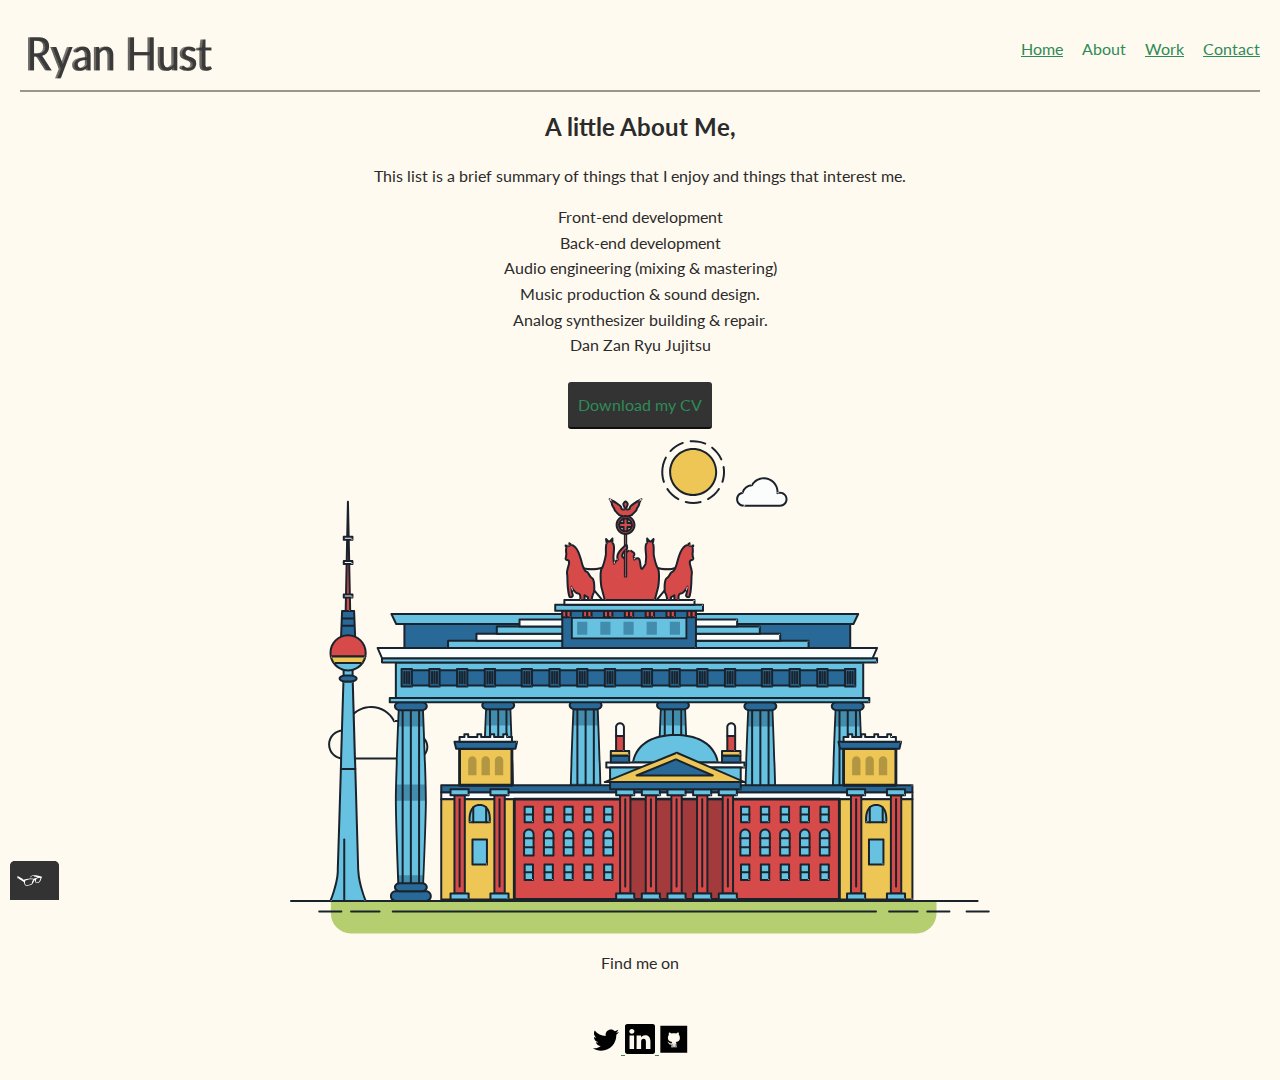
==== commit 74db89bd: "Updated plain text for all html files." ====
--- a/about.html
+++ b/about.html
@@ -3,7 +3,7 @@
 <head>
   <meta charset="utf-8">
   <meta name="viewport" content="width=device-width, initial-scale=1">
-  <title> Ryan Hust Portfolio </title>
+  <title> Ryan Hust Personal Info </title>
   <!-- change wiki favicon to personal logo -->
   <link rel="shortcut icon" href="img/favicon_io/favicon.ico">
   <link rel="stylesheet" type="text/css" href="css/normalize.css">
@@ -32,18 +32,18 @@
   </header>
   <!-- brief history of relevant experience laid out in table format -->
   <div>
-    <h1> About Me </h1>
-    <p> This is a page about my life and what I enjoy doing with it. </p>
+    <h1> A little About Me, </h1>
+    <p> This list is a brief summary of things that I enjoy and things that interest me. </p>
     <ul class="bio-list">
       <li class="bio-list__item"> Front-end development </li>
       <li class="bio-list__item"> Back-end development </li>
-      <li class="bio-list__item"> Test driven development </li>
-      <li class="bio-list__item"> Music Production </li>
-      <li class="bio-list__item"> Audio Engineering </li>
+      <li class="bio-list__item"> Audio engineering (mixing & mastering) </li>
+      <li class="bio-list__item"> Music production & sound design. </li>
+      <li class="bio-list__item"> Analog synthesizer building & repair. </li>
       <li class="bio-list__item"> Dan Zan Ryu Jujitsu </li>
     </ul>
   <div class="cvbutton">
-    <a href="#" class="button" download>Download my CV/Resume</a>
+    <a href="#" class="button" download>Download my CV</a>
   </div>
 </div>
 <div>
@@ -980,7 +980,7 @@
              />
          </g>
      </svg>
-   </div>
+   </div> <!-- change or remove this svg -->
   <footer class="page-footer">
     <p> Find me on <p/>
     <div class="social-media">
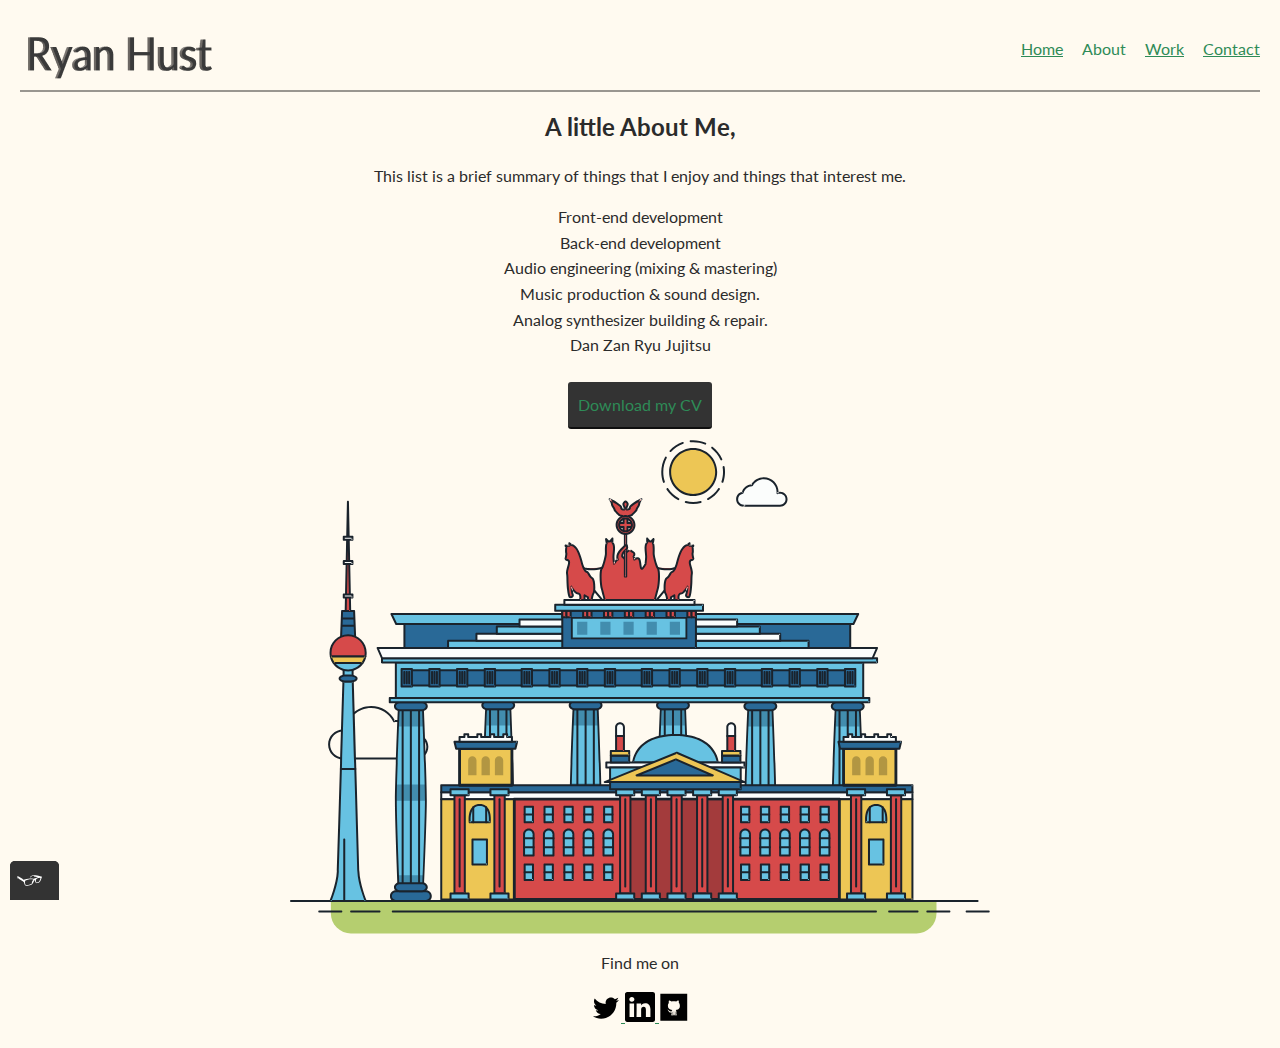
==== commit cbc316f9: "Fixed closing bracket of paragraph text for all footers" ====
--- a/about.html
+++ b/about.html
@@ -4,7 +4,6 @@
   <meta charset="utf-8">
   <meta name="viewport" content="width=device-width, initial-scale=1">
   <title> Ryan Hust Personal Info </title>
-  <!-- change wiki favicon to personal logo -->
   <link rel="shortcut icon" href="img/favicon_io/favicon.ico">
   <link rel="stylesheet" type="text/css" href="css/normalize.css">
   <link href="https://fonts.googleapis.com/css2?family=Lato:400,700" rel="stylesheet">
@@ -982,7 +981,7 @@
      </svg>
    </div> <!-- change or remove this svg -->
   <footer class="page-footer">
-    <p> Find me on <p/>
+    <p> Find me on </p>
     <div class="social-media">
       <!--github logo -->
       <a href="https://www.twitter.com"> <img src="img/iconfinder_03-twitter_104501.svg" alt="Github">
